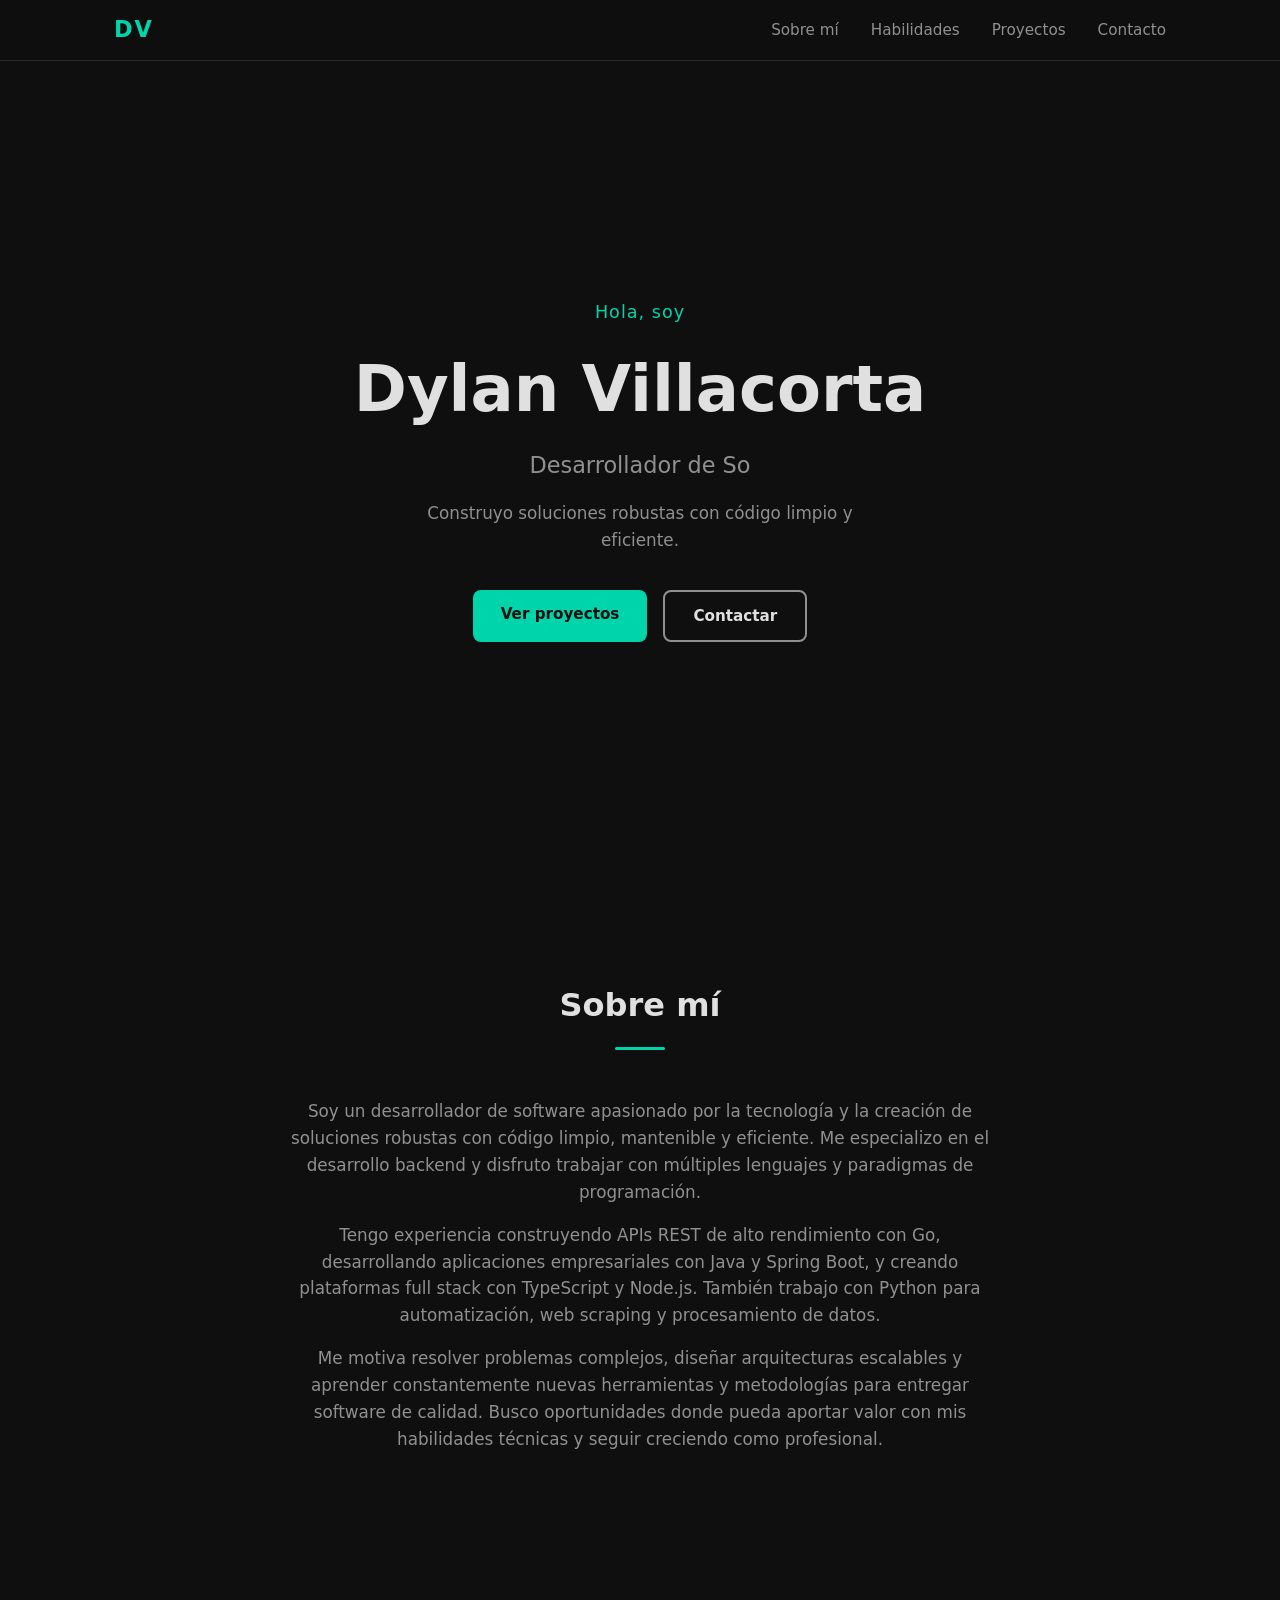
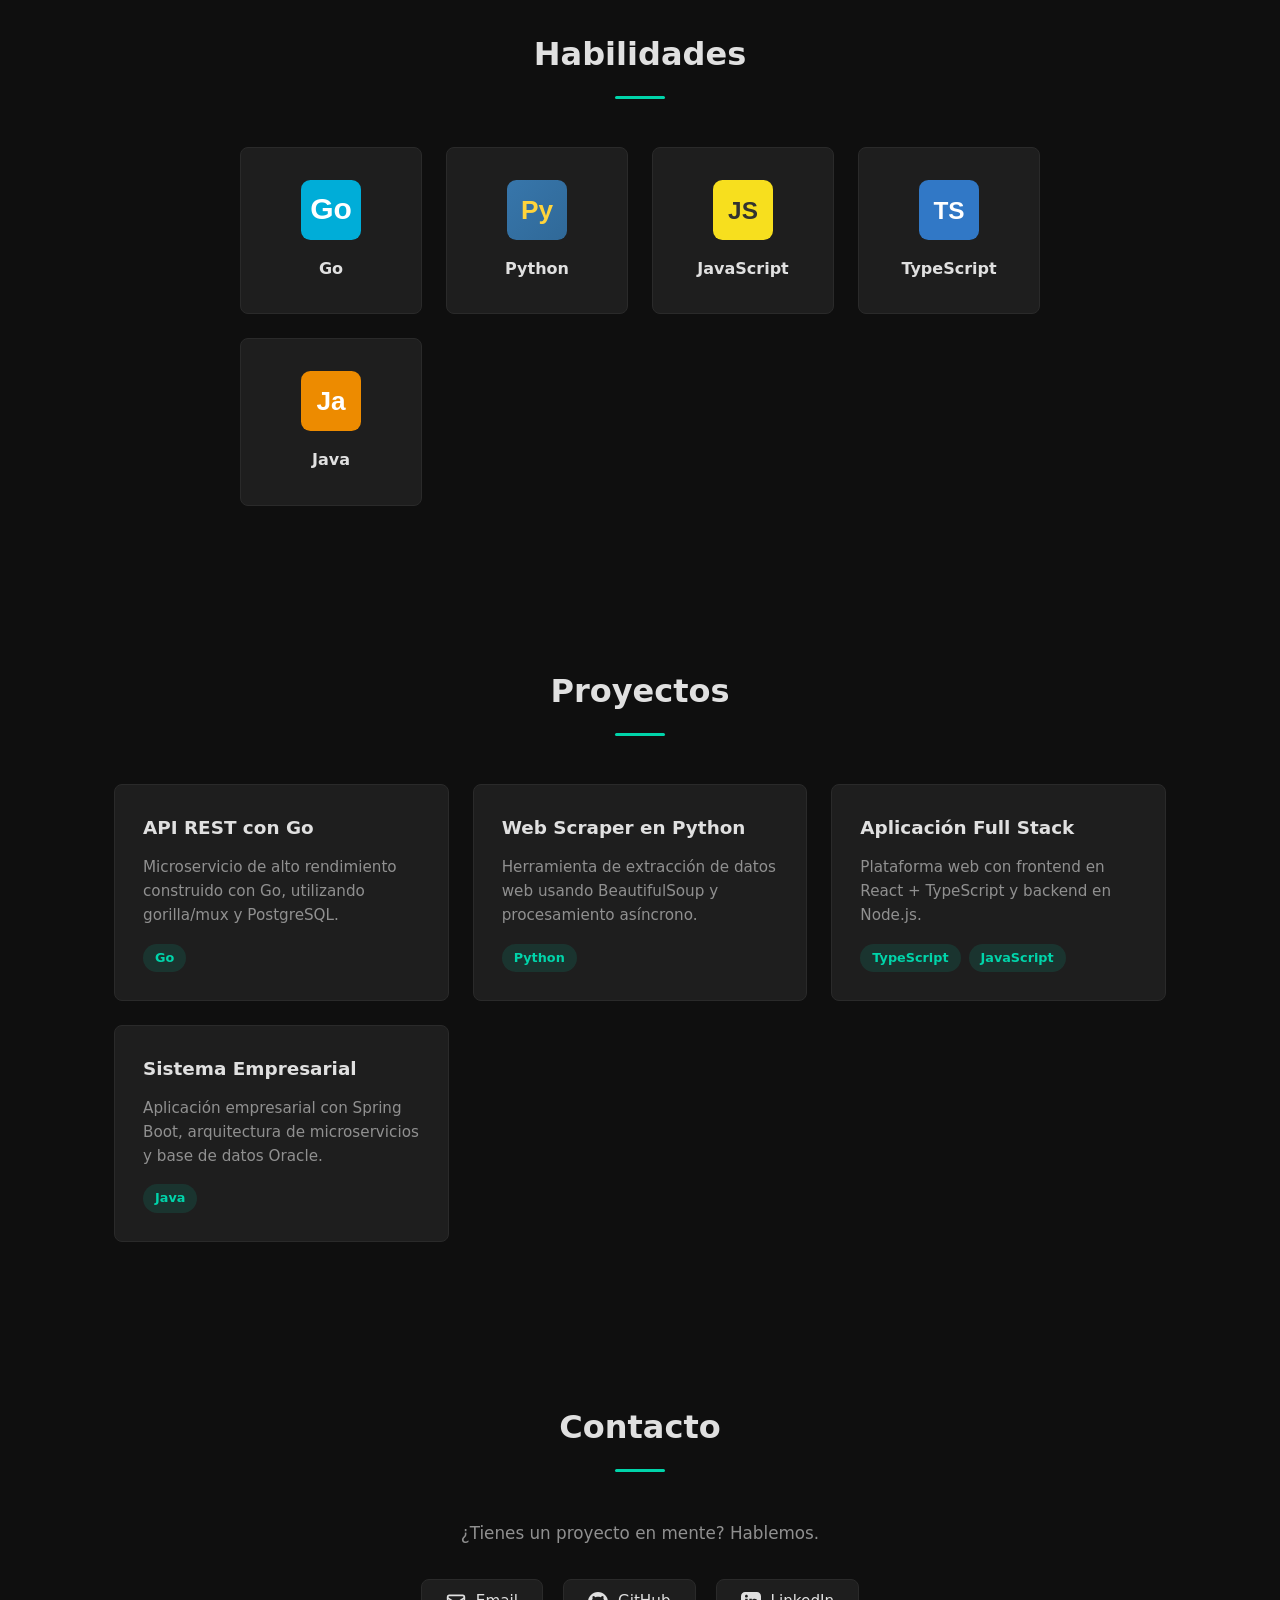
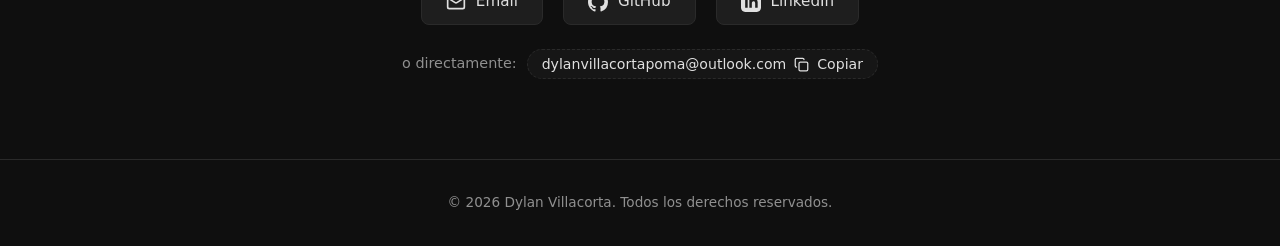
==== app/frontend/index.html @ be3fe896 "feat: add email contact options modal, direct copy badge, and update email address" ====
<!DOCTYPE html>
<html lang="es">
<head>
  <meta charset="UTF-8">
  <meta name="viewport" content="width=device-width, initial-scale=1.0">
  <meta name="description" content="Portafolio de Dylan Villacorta — Desarrollador de Software especializado en Go, Python, TypeScript y Java. Construyo soluciones robustas con código limpio y eficiente.">
  <title>Dylan Villacorta | Desarrollador de Software</title>
  <link rel="canonical" href="https://dylanvillacorta.com/">
  <meta property="og:title" content="Dylan Villacorta | Desarrollador de Software">
  <meta property="og:description" content="Desarrollador de Software especializado en Go, Python, TypeScript y Java. Backend, microservicios y aplicaciones full stack.">
  <meta property="og:url" content="https://dylanvillacorta.com/">
  <meta property="og:type" content="website">
  <meta name="twitter:card" content="summary">
  <meta name="twitter:title" content="Dylan Villacorta | Desarrollador de Software">
  <meta name="twitter:description" content="Desarrollador de Software especializado en Go, Python, TypeScript y Java.">
  <meta name="robots" content="index, follow">
  <link rel="icon" type="image/svg+xml" href="/favicon.svg">
  <link rel="stylesheet" href="styles.css">
  <script type="application/ld+json">
  {
    "@context": "https://schema.org",
    "@type": "Person",
    "name": "Dylan Villacorta",
    "givenName": "Dylan",
    "familyName": "Villacorta",
    "jobTitle": "Desarrollador de Software",
    "url": "https://dylanvillacorta.com/",
    "sameAs": [
      "https://github.com/dylanvillacorta",
      "https://www.linkedin.com/in/dylan-villacorta-531ba0274/"
    ],
    "email": "dylanvillacortapoma@outlook.com",
    "knowsAbout": ["Go", "Python", "TypeScript", "JavaScript", "Java", "Backend Development", "Microservicios", "APIs REST"]
  }
  </script>
</head>
<body>
  <nav class="navbar">
    <div class="nav-container">
      <a href="#hero" class="nav-logo">DV</a>
      <ul class="nav-links">
        <li><a href="#about">Sobre mí</a></li>
        <li><a href="#skills">Habilidades</a></li>
        <li><a href="#projects">Proyectos</a></li>
        <li><a href="#contact">Contacto</a></li>
      </ul>
    </div>
  </nav>

  <section id="hero" class="hero">
    <div class="hero-content">
      <p class="hero-greeting">Hola, soy</p>
      <h1 class="hero-name">Dylan Villacorta</h1>
      <p class="hero-role">Desarrollador de Software</p>
      <p class="hero-tagline">
        Construyo soluciones robustas con código limpio y eficiente.
      </p>
      <div class="hero-buttons">
        <a href="#projects" class="btn btn-primary">Ver proyectos</a>
        <a href="#contact" class="btn btn-outline">Contactar</a>
      </div>
    </div>
  </section>

  <section id="about" class="about">
    <div class="container">
      <h2 class="section-title">Sobre mí</h2>
      <div class="about-content">
        <div class="about-text">
          <p>
            Soy un desarrollador de software apasionado por la tecnología y la creación
            de soluciones robustas con código limpio, mantenible y eficiente.
            Me especializo en el desarrollo backend y disfruto trabajar con
            múltiples lenguajes y paradigmas de programación.
          </p>
          <p>
            Tengo experiencia construyendo APIs REST de alto rendimiento con Go,
            desarrollando aplicaciones empresariales con Java y Spring Boot,
            y creando plataformas full stack con TypeScript y Node.js.
            También trabajo con Python para automatización, web scraping
            y procesamiento de datos.
          </p>
          <p>
            Me motiva resolver problemas complejos, diseñar arquitecturas
            escalables y aprender constantemente nuevas herramientas y
            metodologías para entregar software de calidad. Busco oportunidades
            donde pueda aportar valor con mis habilidades técnicas y seguir
            creciendo como profesional.
          </p>
        </div>
      </div>
    </div>
  </section>

  <section id="skills" class="skills">
    <div class="container">
      <h2 class="section-title">Habilidades</h2>
      <div class="skills-grid">
        <div class="skill-card">
          <div class="skill-icon">
            <img src="icons/go.svg" alt="Go">
          </div>
          <h3>Go</h3>
        </div>
        <div class="skill-card">
          <div class="skill-icon">
            <img src="icons/python.svg" alt="Python">
          </div>
          <h3>Python</h3>
        </div>
        <div class="skill-card">
          <div class="skill-icon">
            <img src="icons/javascript.svg" alt="JavaScript">
          </div>
          <h3>JavaScript</h3>
        </div>
        <div class="skill-card">
          <div class="skill-icon">
            <img src="icons/typescript.svg" alt="TypeScript">
          </div>
          <h3>TypeScript</h3>
        </div>
        <div class="skill-card">
          <div class="skill-icon">
            <img src="icons/java.svg" alt="Java">
          </div>
          <h3>Java</h3>
        </div>
      </div>
    </div>
  </section>

  <section id="projects" class="projects">
    <div class="container">
      <h2 class="section-title">Proyectos</h2>
      <div class="projects-grid">
        <div class="project-card">
          <h3 class="project-title">API REST con Go</h3>
          <p class="project-desc">
            Microservicio de alto rendimiento construido con Go, 
            utilizando gorilla/mux y PostgreSQL.
          </p>
          <div class="project-tags">
            <span>Go</span>
          </div>
        </div>
        <div class="project-card">
          <h3 class="project-title">Web Scraper en Python</h3>
          <p class="project-desc">
            Herramienta de extracción de datos web usando BeautifulSoup 
            y procesamiento asíncrono.
          </p>
          <div class="project-tags">
            <span>Python</span>
          </div>
        </div>
        <div class="project-card">
          <h3 class="project-title">Aplicación Full Stack</h3>
          <p class="project-desc">
            Plataforma web con frontend en React + TypeScript y 
            backend en Node.js.
          </p>
          <div class="project-tags">
            <span>TypeScript</span>
            <span>JavaScript</span>
          </div>
        </div>
        <div class="project-card">
          <h3 class="project-title">Sistema Empresarial</h3>
          <p class="project-desc">
            Aplicación empresarial con Spring Boot, 
            arquitectura de microservicios y base de datos Oracle.
          </p>
          <div class="project-tags">
            <span>Java</span>
          </div>
        </div>
      </div>
    </div>
  </section>

  <section id="contact" class="contact">
    <div class="container">
      <h2 class="section-title">Contacto</h2>
      <p class="contact-text">
        ¿Tienes un proyecto en mente? Hablemos.
      </p>
      <div class="contact-links">
        <button type="button" class="contact-link email-btn" id="emailBtn" aria-haspopup="dialog" aria-expanded="false" aria-controls="emailModal" title="Opciones de correo electrónico">
          <svg class="contact-icon" width="20" height="20" viewBox="0 0 24 24" fill="none" stroke="currentColor" stroke-width="2" stroke-linecap="round" stroke-linejoin="round">
            <rect x="2" y="4" width="20" height="16" rx="2"></rect>
            <path d="m22 7-8.97 5.7a1.94 1.94 0 0 1-2.06 0L2 7"></path>
          </svg>
          <span>Email</span>
        </button>
        <a href="https://github.com/dylanvillacorta" target="_blank" rel="noopener noreferrer" class="contact-link" title="GitHub de Dylan Villacorta">
          <svg class="contact-icon" width="20" height="20" viewBox="0 0 24 24" fill="currentColor">
            <path d="M12 0C5.37 0 0 5.37 0 12c0 5.31 3.435 9.795 8.205 11.385.6.105.825-.255.825-.57 0-.285-.015-1.23-.015-2.235-3.015.555-3.795-.735-4.035-1.41-.135-.345-.72-1.41-1.23-1.695-.42-.225-1.02-.78-.015-.795.945-.015 1.62.87 1.845 1.23 1.08 1.815 2.805 1.305 3.495.99.105-.78.42-1.305.765-1.605-2.67-.3-5.46-1.335-5.46-5.925 0-1.305.465-2.385 1.23-3.225-.12-.3-.54-1.53.12-3.18 0 0 1.005-.315 3.3 1.23.96-.27 1.98-.405 3-.405s2.04.135 3 .405c2.295-1.56 3.3-1.23 3.3-1.23.66 1.65.24 2.88.12 3.18.765.84 1.23 1.905 1.23 3.225 0 4.605-2.805 5.625-5.475 5.925.435.375.81 1.095.81 2.22 0 1.605-.015 2.895-.015 3.3 0 .315.225.69.825.57A12.02 12.02 0 0024 12c0-6.63-5.37-12-12-12z"/>
          </svg>
          <span>GitHub</span>
        </a>
        <a href="https://www.linkedin.com/in/dylan-villacorta-531ba0274/" target="_blank" rel="noopener noreferrer" class="contact-link" title="LinkedIn de Dylan Villacorta">
          <svg class="contact-icon" width="20" height="20" viewBox="0 0 24 24" fill="currentColor">
            <path d="M19 0h-14c-2.761 0-5 2.239-5 5v14c0 2.761 2.239 5 5 5h14c2.762 0 5-2.239 5-5v-14c0-2.761-2.238-5-5-5zm-11 19h-3v-11h3v11zm-1.5-12.268c-.966 0-1.75-.79-1.75-1.764s.784-1.764 1.75-1.764 1.75.79 1.75 1.764-.783 1.764-1.75 1.764zm13.5 12.268h-3v-5.604c0-3.368-4-3.113-4 0v5.604h-3v-11h3v1.765c1.396-2.586 7-2.777 7 2.476v6.759z"/>
          </svg>
          <span>LinkedIn</span>
        </a>
      </div>
      <div class="contact-email-badge">
        <span class="email-badge-label">o directamente:</span>
        <button type="button" class="email-badge-btn" id="inlineCopyBtn" aria-label="Copiar correo electrónico dylanvillacortapoma@outlook.com">
          <span class="email-badge-val">dylanvillacortapoma@outlook.com</span>
          <svg class="copy-icon" width="15" height="15" viewBox="0 0 24 24" fill="none" stroke="currentColor" stroke-width="2" stroke-linecap="round" stroke-linejoin="round">
            <rect width="14" height="14" x="8" y="8" rx="2" ry="2"/>
            <path d="M4 16c-1.1 0-2-.9-2-2V4c0-1.1.9-2 2-2h10c1.1 0 2 .9 2 2"/>
          </svg>
          <svg class="check-icon" width="15" height="15" viewBox="0 0 24 24" fill="none" stroke="currentColor" stroke-width="2" stroke-linecap="round" stroke-linejoin="round">
            <polyline points="20 6 9 17 4 12"/>
          </svg>
          <span class="copy-badge-text">Copiar</span>
        </button>
      </div>
    </div>
  </section>

  <!-- Email Options Modal -->
  <div id="emailModal" class="email-modal" role="dialog" aria-modal="true" aria-labelledby="emailModalTitle" aria-hidden="true">
    <div class="email-modal-overlay" data-close-modal></div>
    <div class="email-modal-container">
      <div class="email-modal-header">
        <div class="email-modal-title-group">
          <h3 id="emailModalTitle" class="email-modal-title">Escríbeme por correo</h3>
          <p class="email-modal-subtitle">Elige tu servicio de correo favorito o copia la dirección:</p>
        </div>
        <button type="button" class="email-modal-close" data-close-modal aria-label="Cerrar modal">
          <svg width="20" height="20" viewBox="0 0 24 24" fill="none" stroke="currentColor" stroke-width="2" stroke-linecap="round" stroke-linejoin="round">
            <line x1="18" y1="6" x2="6" y2="18"></line>
            <line x1="6" y1="6" x2="18" y2="18"></line>
          </svg>
        </button>
      </div>

      <!-- Direct Email Address Card -->
      <div class="email-address-card">
        <div class="email-address-info">
          <span class="email-address-label">Correo electrónico</span>
          <span class="email-address-value">dylanvillacortapoma@outlook.com</span>
        </div>
        <button type="button" class="btn-copy-action" id="modalCopyBtn" aria-label="Copiar correo al portapapeles">
          <svg class="copy-icon" width="16" height="16" viewBox="0 0 24 24" fill="none" stroke="currentColor" stroke-width="2" stroke-linecap="round" stroke-linejoin="round">
            <rect width="14" height="14" x="8" y="8" rx="2" ry="2"/>
            <path d="M4 16c-1.1 0-2-.9-2-2V4c0-1.1.9-2 2-2h10c1.1 0 2 .9 2 2"/>
          </svg>
          <svg class="check-icon" width="16" height="16" viewBox="0 0 24 24" fill="none" stroke="currentColor" stroke-width="2" stroke-linecap="round" stroke-linejoin="round">
            <polyline points="20 6 9 17 4 12"/>
          </svg>
          <span class="copy-text">Copiar</span>
        </button>
      </div>

      <div class="email-modal-separator">
        <span>O abrir directamente con</span>
      </div>

      <!-- Provider Links -->
      <div class="email-providers">
        <!-- Gmail -->
        <a href="https://mail.google.com/mail/?view=cm&fs=1&to=dylanvillacortapoma@outlook.com" target="_blank" rel="noopener noreferrer" class="email-provider-card gmail-card">
          <div class="provider-icon">
            <svg width="22" height="22" viewBox="0 0 24 24" fill="none">
              <path d="M1.5 6.5V17.5C1.5 18.6 2.4 19.5 3.5 19.5H6.5V10.5L1.5 6.5Z" fill="#4285F4"/>
              <path d="M17.5 19.5H20.5C21.6 19.5 22.5 18.6 22.5 17.5V6.5L17.5 10.5V19.5Z" fill="#34A853"/>
              <path d="M17.5 4.5V10.5L22.5 6.5C22.5 5.05 20.85 4.2 19.75 4.95L17.5 6.6V4.5Z" fill="#FBBC04"/>
              <path d="M1.5 6.5L6.5 10.5V4.5L4.25 4.95C3.15 4.2 1.5 5.05 1.5 6.5Z" fill="#EA4335"/>
              <path d="M6.5 10.5L12 14.5L17.5 10.5V4.5H6.5V10.5Z" fill="#EA4335"/>
            </svg>
          </div>
          <div class="provider-details">
            <span class="provider-name">Gmail</span>
            <span class="provider-desc">Redactar en Gmail Web</span>
          </div>
          <svg class="provider-arrow" width="16" height="16" viewBox="0 0 24 24" fill="none" stroke="currentColor" stroke-width="2" stroke-linecap="round" stroke-linejoin="round">
            <path d="M18 13v6a2 2 0 0 1-2 2H5a2 2 0 0 1-2-2V8a2 2 0 0 1 2-2h6"></path>
            <polyline points="15 3 21 3 21 9"></polyline>
            <line x1="10" y1="14" x2="21" y2="3"></line>
          </svg>
        </a>

        <!-- Outlook -->
        <a href="https://outlook.live.com/mail/0/deeplink/compose?to=dylanvillacortapoma@outlook.com" target="_blank" rel="noopener noreferrer" class="email-provider-card outlook-card">
          <div class="provider-icon">
            <svg width="22" height="22" viewBox="0 0 32 32">
              <path fill="#0072C6" d="M18.5 7h10a1.5 1.5 0 0 1 1.5 1.5v15a1.5 1.5 0 0 1-1.5 1.5h-10v-18z"/>
              <path fill="#005A9E" d="M18.5 16l11.5 8.5V7.5L18.5 16z"/>
              <path fill="#004578" d="M18.5 7l11.5 8.5L18.5 25V7z"/>
              <rect x="2" y="5" width="16.5" height="22" rx="2" fill="#0078D4"/>
              <ellipse cx="10.25" cy="16" rx="4" ry="5.5" fill="#fff" fill-opacity="0.15"/>
              <path d="M10.25 12.5a3.5 3.5 0 1 0 0 7 3.5 3.5 0 0 0 0-7zm0 5.2a1.7 1.7 0 1 1 0-3.4 1.7 1.7 0 0 1 0 3.4z" fill="#fff"/>
            </svg>
          </div>
          <div class="provider-details">
            <span class="provider-name">Outlook</span>
            <span class="provider-desc">Redactar en Outlook Web</span>
          </div>
          <svg class="provider-arrow" width="16" height="16" viewBox="0 0 24 24" fill="none" stroke="currentColor" stroke-width="2" stroke-linecap="round" stroke-linejoin="round">
            <path d="M18 13v6a2 2 0 0 1-2 2H5a2 2 0 0 1-2-2V8a2 2 0 0 1 2-2h6"></path>
            <polyline points="15 3 21 3 21 9"></polyline>
            <line x1="10" y1="14" x2="21" y2="3"></line>
          </svg>
        </a>

        <!-- System Default App -->
        <a href="mailto:dylanvillacortapoma@outlook.com" class="email-provider-card default-mail-card">
          <div class="provider-icon">
            <svg width="22" height="22" viewBox="0 0 24 24" fill="none" stroke="currentColor" stroke-width="2" stroke-linecap="round" stroke-linejoin="round">
              <rect x="2" y="4" width="20" height="16" rx="2"></rect>
              <path d="m22 7-8.97 5.7a1.94 1.94 0 0 1-2.06 0L2 7"></path>
            </svg>
          </div>
          <div class="provider-details">
            <span class="provider-name">Aplicación del sistema</span>
            <span class="provider-desc">Mail, Outlook de escritorio, Thunderbird...</span>
          </div>
          <svg class="provider-arrow" width="16" height="16" viewBox="0 0 24 24" fill="none" stroke="currentColor" stroke-width="2" stroke-linecap="round" stroke-linejoin="round">
            <polyline points="9 18 15 12 9 6"></polyline>
          </svg>
        </a>
      </div>
    </div>
  </div>

  <footer class="footer">
    <p>&copy; 2026 Dylan Villacorta. Todos los derechos reservados.</p>
  </footer>

  <script src="script.js"></script>
</body>
</html>
---- app/frontend/styles.css ----
* {
  margin: 0;
  padding: 0;
  box-sizing: border-box;
}

:root {
  --bg: #0f0f0f;
  --bg-secondary: #1a1a1a;
  --text: #e0e0e0;
  --text-muted: #909090;
  --accent: #00d4aa;
  --accent-hover: #00b894;
  --card-bg: #1e1e1e;
  --border: #2a2a2a;
  --radius: 8px;
}

html {
  scroll-behavior: smooth;
}

body {
  font-family: 'Segoe UI', 'Inter', system-ui, -apple-system, sans-serif;
  background-color: var(--bg);
  color: var(--text);
  line-height: 1.6;
}

.container {
  max-width: 1100px;
  margin: 0 auto;
  padding: 0 24px;
}

/* Navbar */
.navbar {
  position: fixed;
  top: 0;
  width: 100%;
  background-color: rgba(15, 15, 15, 0.9);
  backdrop-filter: blur(12px);
  border-bottom: 1px solid var(--border);
  z-index: 100;
}

.nav-container {
  max-width: 1100px;
  margin: 0 auto;
  padding: 0 24px;
  display: flex;
  justify-content: space-between;
  align-items: center;
  height: 60px;
}

.nav-logo {
  font-size: 1.4rem;
  font-weight: 700;
  color: var(--accent);
  text-decoration: none;
  letter-spacing: 2px;
}

.nav-links {
  display: flex;
  list-style: none;
  gap: 32px;
}

.nav-links a {
  color: var(--text-muted);
  text-decoration: none;
  font-size: 0.95rem;
  transition: color 0.2s;
}

.nav-links a:hover {
  color: var(--text);
}

/* Hero */
.hero {
  min-height: 100vh;
  display: flex;
  align-items: center;
  justify-content: center;
  text-align: center;
  padding: 100px 24px 60px;
}

.hero-content {
  max-width: 700px;
}

.hero-greeting {
  color: var(--accent);
  font-size: 1.1rem;
  margin-bottom: 12px;
  letter-spacing: 1px;
}

.hero-name {
  font-size: clamp(2.5rem, 6vw, 4rem);
  font-weight: 800;
  margin-bottom: 8px;
}

.hero-role {
  font-size: 1.4rem;
  color: var(--text-muted);
  margin-bottom: 16px;
}

.hero-tagline {
  color: var(--text-muted);
  font-size: 1.05rem;
  margin-bottom: 36px;
  max-width: 500px;
  margin-left: auto;
  margin-right: auto;
}

.hero-buttons {
  display: flex;
  gap: 16px;
  justify-content: center;
  flex-wrap: wrap;
}

.btn {
  display: inline-block;
  padding: 12px 28px;
  border-radius: var(--radius);
  font-size: 0.95rem;
  font-weight: 600;
  text-decoration: none;
  transition: all 0.25s;
  cursor: pointer;
  border: none;
}

.btn-primary {
  background-color: var(--accent);
  color: #0f0f0f;
}

.btn-primary:hover {
  background-color: var(--accent-hover);
  transform: translateY(-2px);
}

.btn-outline {
  border: 2px solid var(--text-muted);
  color: var(--text);
}

.btn-outline:hover {
  border-color: var(--accent);
  color: var(--accent);
}

/* Sections */
section {
  padding: 80px 0;
}

.section-title {
  font-size: 2rem;
  font-weight: 700;
  margin-bottom: 48px;
  text-align: center;
  position: relative;
}

.section-title::after {
  content: '';
  display: block;
  width: 50px;
  height: 3px;
  background-color: var(--accent);
  margin: 16px auto 0;
  border-radius: 2px;
}

/* About */
.about-content {
  max-width: 700px;
  margin: 0 auto;
}

.about-text p {
  color: var(--text-muted);
  margin-bottom: 16px;
  font-size: 1.05rem;
  text-align: center;
}

/* Skills */
.skills-grid {
  display: grid;
  grid-template-columns: repeat(auto-fit, minmax(150px, 1fr));
  gap: 24px;
  max-width: 800px;
  margin: 0 auto;
}

.skill-card {
  background-color: var(--card-bg);
  border: 1px solid var(--border);
  border-radius: var(--radius);
  padding: 32px 16px;
  text-align: center;
  transition: transform 0.25s, border-color 0.25s;
}

.skill-card:hover {
  transform: translateY(-4px);
  border-color: var(--accent);
}

.skill-icon {
  width: 60px;
  height: 60px;
  margin: 0 auto 16px;
}

.skill-icon img {
  width: 100%;
  height: 100%;
  object-fit: contain;
}

.skill-card h3 {
  font-size: 1rem;
  font-weight: 600;
}

/* Projects */
.projects-grid {
  display: grid;
  grid-template-columns: repeat(auto-fit, minmax(280px, 1fr));
  gap: 24px;
}

.project-card {
  background-color: var(--card-bg);
  border: 1px solid var(--border);
  border-radius: var(--radius);
  padding: 28px;
  transition: transform 0.25s, border-color 0.25s;
}

.project-card:hover {
  transform: translateY(-4px);
  border-color: var(--accent);
}

.project-title {
  font-size: 1.15rem;
  font-weight: 700;
  margin-bottom: 12px;
}

.project-desc {
  color: var(--text-muted);
  font-size: 0.95rem;
  margin-bottom: 16px;
}

.project-tags {
  display: flex;
  gap: 8px;
  flex-wrap: wrap;
}

.project-tags span {
  background-color: rgba(0, 212, 170, 0.12);
  color: var(--accent);
  padding: 4px 12px;
  border-radius: 20px;
  font-size: 0.8rem;
  font-weight: 600;
}

/* Contact */
.contact-text {
  text-align: center;
  color: var(--text-muted);
  font-size: 1.05rem;
  margin-bottom: 32px;
}

.contact-links {
  display: flex;
  justify-content: center;
  gap: 20px;
  flex-wrap: wrap;
}

.contact-link {
  display: inline-flex;
  align-items: center;
  gap: 10px;
  padding: 12px 24px;
  background-color: var(--card-bg);
  border: 1px solid var(--border);
  border-radius: var(--radius);
  color: var(--text);
  text-decoration: none;
  font-family: inherit;
  font-size: 0.95rem;
  font-weight: 500;
  transition: all 0.25s ease;
  cursor: pointer;
  line-height: 1;
}

.contact-link:hover {
  border-color: var(--accent);
  color: var(--accent);
  transform: translateY(-2px);
}

.contact-link:active {
  transform: translateY(0);
}

.contact-icon {
  flex-shrink: 0;
  transition: transform 0.25s ease;
}

.contact-link:hover .contact-icon {
  transform: scale(1.1);
}

/* Contact direct email badge */
.contact-email-badge {
  display: flex;
  align-items: center;
  justify-content: center;
  gap: 10px;
  margin-top: 24px;
  flex-wrap: wrap;
  font-size: 0.9rem;
  color: var(--text-muted);
}

.email-badge-btn {
  display: inline-flex;
  align-items: center;
  gap: 8px;
  background-color: rgba(255, 255, 255, 0.03);
  border: 1px dashed var(--border);
  border-radius: 20px;
  padding: 6px 14px;
  color: var(--text);
  font-family: inherit;
  font-size: 0.88rem;
  cursor: pointer;
  transition: all 0.2s ease;
}

.email-badge-btn:hover {
  border-color: var(--accent);
  color: var(--accent);
  background-color: rgba(0, 212, 170, 0.08);
}

.email-badge-btn .check-icon {
  display: none;
}

.email-badge-btn.copied {
  border-color: var(--accent);
  border-style: solid;
  color: var(--accent);
  background-color: rgba(0, 212, 170, 0.15);
}

.email-badge-btn.copied .copy-icon {
  display: none;
}

.email-badge-btn.copied .check-icon {
  display: inline-block;
}

/* Email Modal */
.email-modal {
  position: fixed;
  inset: 0;
  z-index: 1000;
  display: flex;
  align-items: center;
  justify-content: center;
  padding: 20px;
  opacity: 0;
  visibility: hidden;
  transition: opacity 0.25s ease, visibility 0.25s ease;
}

.email-modal.active {
  opacity: 1;
  visibility: visible;
}

.email-modal-overlay {
  position: absolute;
  inset: 0;
  background-color: rgba(0, 0, 0, 0.75);
  backdrop-filter: blur(8px);
  -webkit-backdrop-filter: blur(8px);
}

.email-modal-container {
  position: relative;
  width: 100%;
  max-width: 460px;
  background-color: var(--card-bg);
  border: 1px solid var(--border);
  border-radius: 14px;
  padding: 28px;
  box-shadow: 0 25px 50px -12px rgba(0, 0, 0, 0.7), 0 0 0 1px rgba(255, 255, 255, 0.05);
  transform: scale(0.92) translateY(12px);
  transition: transform 0.25s cubic-bezier(0.16, 1, 0.3, 1);
  z-index: 1;
}

.email-modal.active .email-modal-container {
  transform: scale(1) translateY(0);
}

.email-modal-header {
  display: flex;
  justify-content: space-between;
  align-items: flex-start;
  gap: 16px;
  margin-bottom: 22px;
}

.email-modal-title {
  font-size: 1.25rem;
  font-weight: 700;
  color: #ffffff;
  margin-bottom: 4px;
}

.email-modal-subtitle {
  font-size: 0.88rem;
  color: var(--text-muted);
  line-height: 1.4;
}

.email-modal-close {
  background: transparent;
  border: none;
  color: var(--text-muted);
  cursor: pointer;
  padding: 6px;
  border-radius: 6px;
  display: flex;
  align-items: center;
  justify-content: center;
  transition: all 0.2s ease;
  flex-shrink: 0;
}

.email-modal-close:hover {
  color: var(--text);
  background-color: rgba(255, 255, 255, 0.08);
}

/* Modal direct email card */
.email-address-card {
  display: flex;
  align-items: center;
  justify-content: space-between;
  gap: 12px;
  background-color: var(--bg-secondary);
  border: 1px solid var(--border);
  border-radius: 10px;
  padding: 12px 16px;
  margin-bottom: 22px;
}

.email-address-info {
  display: flex;
  flex-direction: column;
  min-width: 0;
}

.email-address-label {
  font-size: 0.75rem;
  text-transform: uppercase;
  letter-spacing: 0.5px;
  color: var(--text-muted);
  margin-bottom: 2px;
}

.email-address-value {
  font-size: 0.95rem;
  font-weight: 600;
  color: var(--accent);
  word-break: break-all;
  user-select: all;
}

.btn-copy-action {
  display: inline-flex;
  align-items: center;
  gap: 6px;
  background-color: rgba(0, 212, 170, 0.12);
  border: 1px solid rgba(0, 212, 170, 0.3);
  color: var(--accent);
  padding: 8px 14px;
  border-radius: 6px;
  font-family: inherit;
  font-size: 0.85rem;
  font-weight: 600;
  cursor: pointer;
  transition: all 0.2s ease;
  white-space: nowrap;
  flex-shrink: 0;
}

.btn-copy-action:hover {
  background-color: var(--accent);
  color: #0f0f0f;
}

.btn-copy-action .check-icon {
  display: none;
}

.btn-copy-action.copied {
  background-color: var(--accent);
  color: #0f0f0f;
  border-color: var(--accent);
}

.btn-copy-action.copied .copy-icon {
  display: none;
}

.btn-copy-action.copied .check-icon {
  display: inline-block;
}

/* Modal Separator */
.email-modal-separator {
  position: relative;
  text-align: center;
  margin-bottom: 16px;
}

.email-modal-separator::before {
  content: "";
  position: absolute;
  left: 0;
  top: 50%;
  width: 100%;
  height: 1px;
  background-color: var(--border);
  z-index: 0;
}

.email-modal-separator span {
  position: relative;
  display: inline-block;
  background-color: var(--card-bg);
  padding: 0 12px;
  font-size: 0.78rem;
  color: var(--text-muted);
  text-transform: uppercase;
  letter-spacing: 0.5px;
}

/* Provider Links */
.email-providers {
  display: flex;
  flex-direction: column;
  gap: 10px;
}

.email-provider-card {
  display: flex;
  align-items: center;
  gap: 14px;
  padding: 12px 16px;
  background-color: rgba(255, 255, 255, 0.02);
  border: 1px solid var(--border);
  border-radius: 10px;
  text-decoration: none;
  color: var(--text);
  transition: all 0.25s ease;
}

.email-provider-card:hover {
  background-color: rgba(255, 255, 255, 0.05);
  border-color: var(--accent);
  transform: translateX(4px);
}

.provider-icon {
  display: flex;
  align-items: center;
  justify-content: center;
  width: 38px;
  height: 38px;
  border-radius: 8px;
  background-color: rgba(255, 255, 255, 0.05);
  flex-shrink: 0;
}

.provider-details {
  display: flex;
  flex-direction: column;
  flex: 1;
  min-width: 0;
}

.provider-name {
  font-size: 0.95rem;
  font-weight: 600;
  color: #ffffff;
}

.provider-desc {
  font-size: 0.8rem;
  color: var(--text-muted);
}

.provider-arrow {
  color: var(--text-muted);
  transition: transform 0.2s ease, color 0.2s ease;
  flex-shrink: 0;
}

.email-provider-card:hover .provider-arrow {
  color: var(--accent);
  transform: translateX(3px);
}

/* Footer */
.footer {
  text-align: center;
  padding: 32px 24px;
  border-top: 1px solid var(--border);
  color: var(--text-muted);
  font-size: 0.85rem;
}

/* Responsive */
@media (max-width: 768px) {
  .nav-links {
    display: none;
  }

  .hero {
    padding-top: 80px;
  }

  .skills-grid {
    grid-template-columns: repeat(3, 1fr);
  }
}

@media (max-width: 480px) {
  .skills-grid {
    grid-template-columns: repeat(2, 1fr);
  }

  .email-modal-container {
    padding: 22px 18px;
  }

  .email-address-card {
    flex-direction: column;
    align-items: stretch;
  }

  .btn-copy-action {
    width: 100%;
    justify-content: center;
  }
}
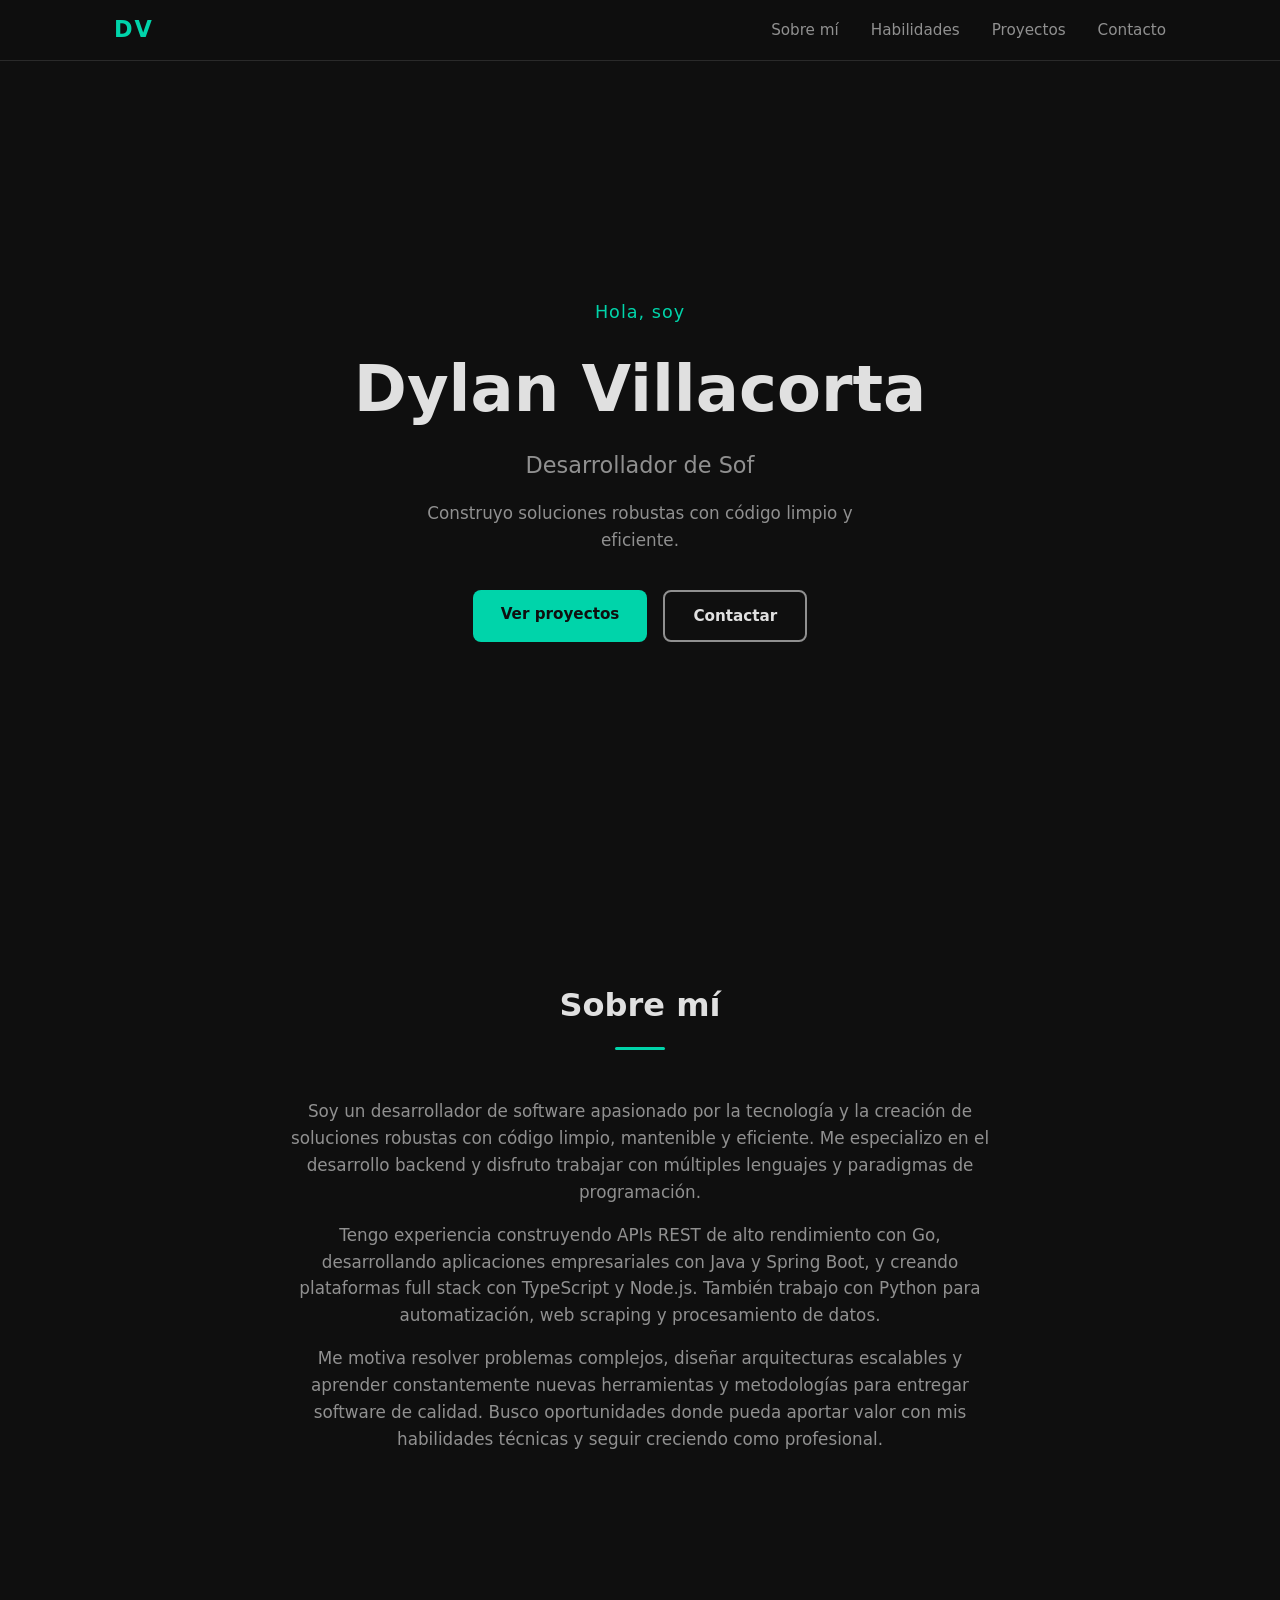
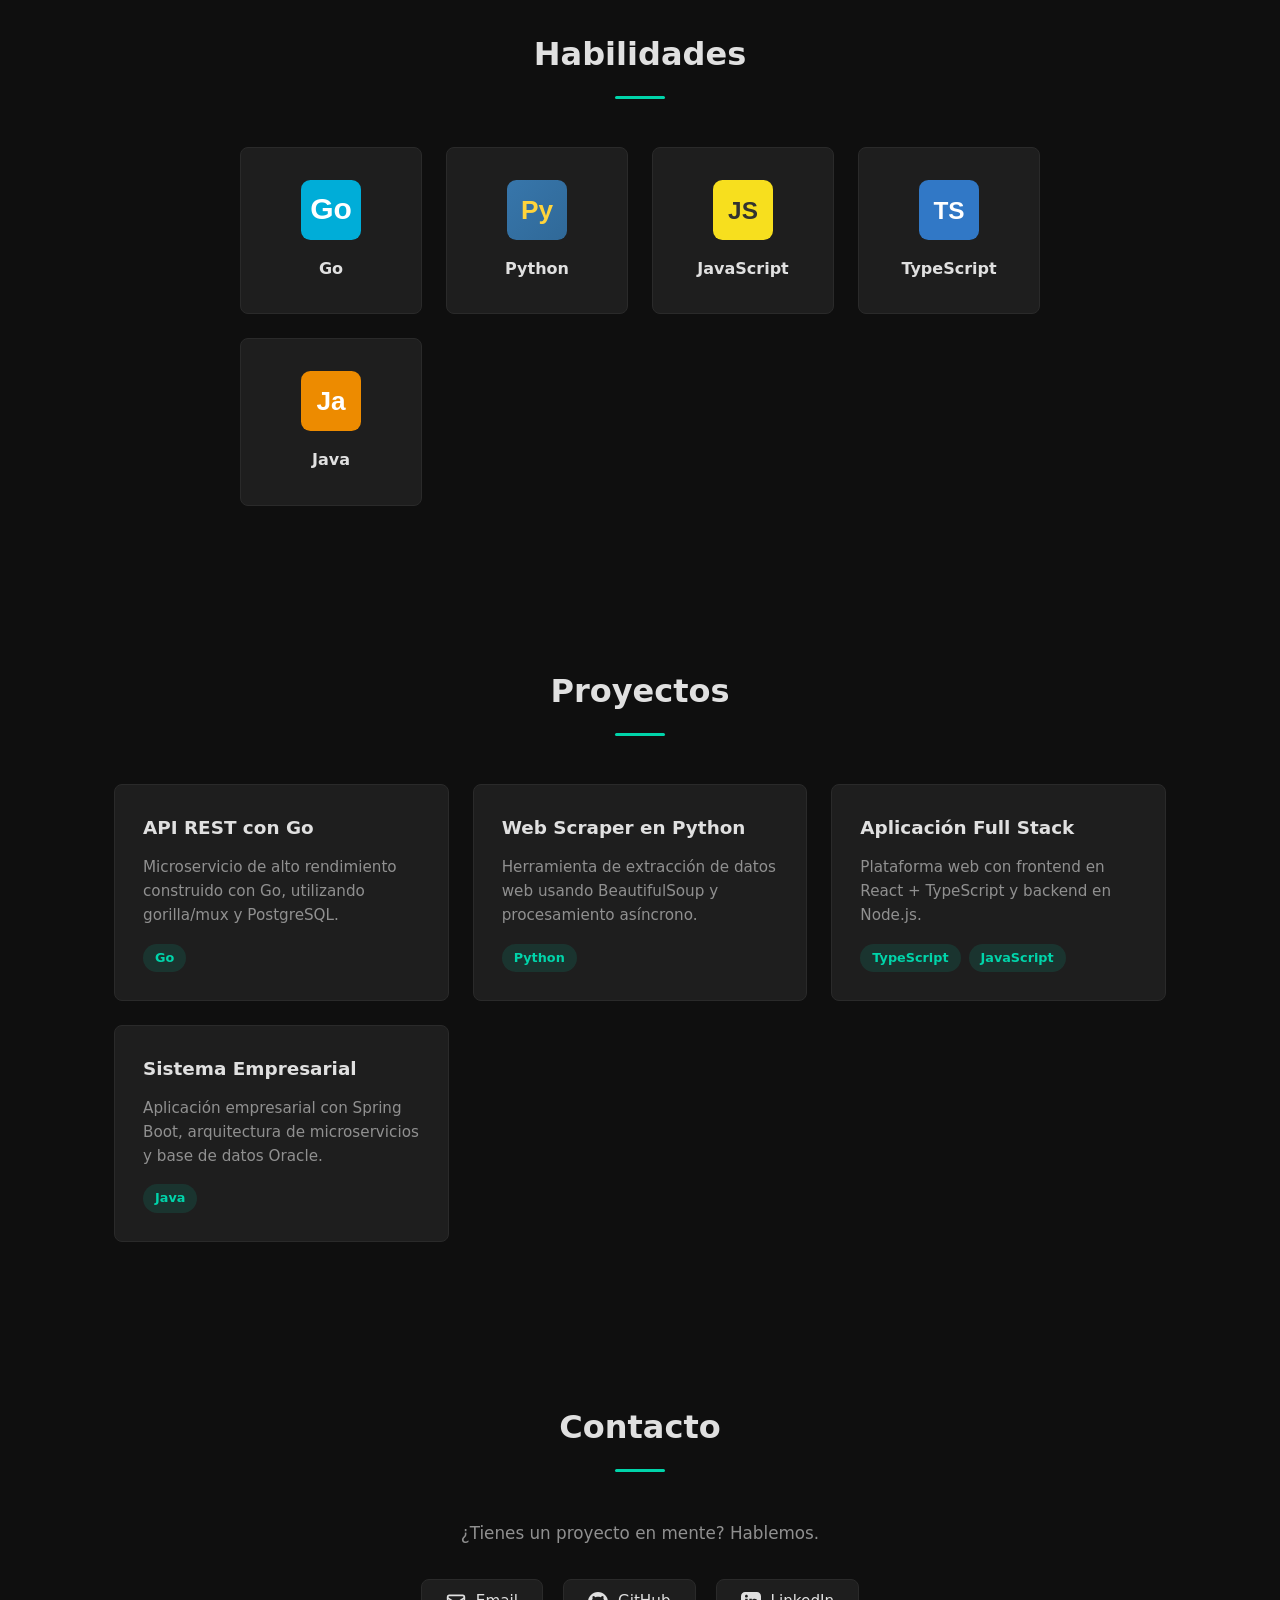
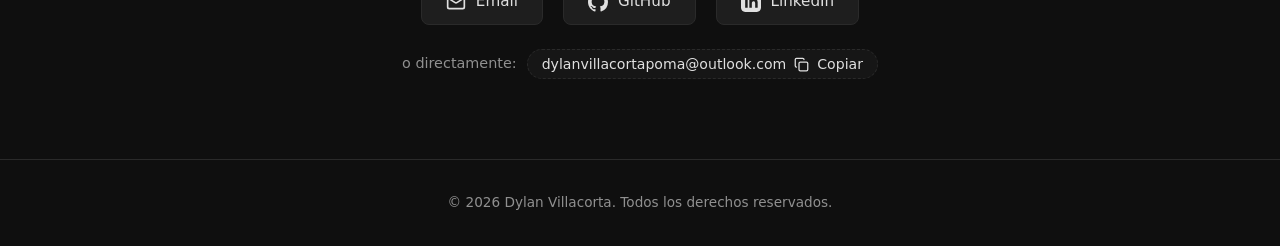
==== commit 4b309b81: "fix: add cache-busting version parameters to static assets and optimize nginx cache policy" ====
--- a/app/frontend/index.html
+++ b/app/frontend/index.html
@@ -14,8 +14,8 @@
   <meta name="twitter:title" content="Dylan Villacorta | Desarrollador de Software">
   <meta name="twitter:description" content="Desarrollador de Software especializado en Go, Python, TypeScript y Java.">
   <meta name="robots" content="index, follow">
-  <link rel="icon" type="image/svg+xml" href="/favicon.svg">
-  <link rel="stylesheet" href="styles.css">
+  <link rel="icon" type="image/svg+xml" href="/favicon.svg?v=2">
+  <link rel="stylesheet" href="styles.css?v=2">
   <script type="application/ld+json">
   {
     "@context": "https://schema.org",
@@ -98,31 +98,31 @@
       <div class="skills-grid">
         <div class="skill-card">
           <div class="skill-icon">
-            <img src="icons/go.svg" alt="Go">
+            <img src="icons/go.svg?v=2" alt="Go">
           </div>
           <h3>Go</h3>
         </div>
         <div class="skill-card">
           <div class="skill-icon">
-            <img src="icons/python.svg" alt="Python">
+            <img src="icons/python.svg?v=2" alt="Python">
           </div>
           <h3>Python</h3>
         </div>
         <div class="skill-card">
           <div class="skill-icon">
-            <img src="icons/javascript.svg" alt="JavaScript">
+            <img src="icons/javascript.svg?v=2" alt="JavaScript">
           </div>
           <h3>JavaScript</h3>
         </div>
         <div class="skill-card">
           <div class="skill-icon">
-            <img src="icons/typescript.svg" alt="TypeScript">
+            <img src="icons/typescript.svg?v=2" alt="TypeScript">
           </div>
           <h3>TypeScript</h3>
         </div>
         <div class="skill-card">
           <div class="skill-icon">
-            <img src="icons/java.svg" alt="Java">
+            <img src="icons/java.svg?v=2" alt="Java">
           </div>
           <h3>Java</h3>
         </div>
@@ -333,6 +333,6 @@
     <p>&copy; 2026 Dylan Villacorta. Todos los derechos reservados.</p>
   </footer>
 
-  <script src="script.js"></script>
+  <script src="script.js?v=2"></script>
 </body>
 </html>
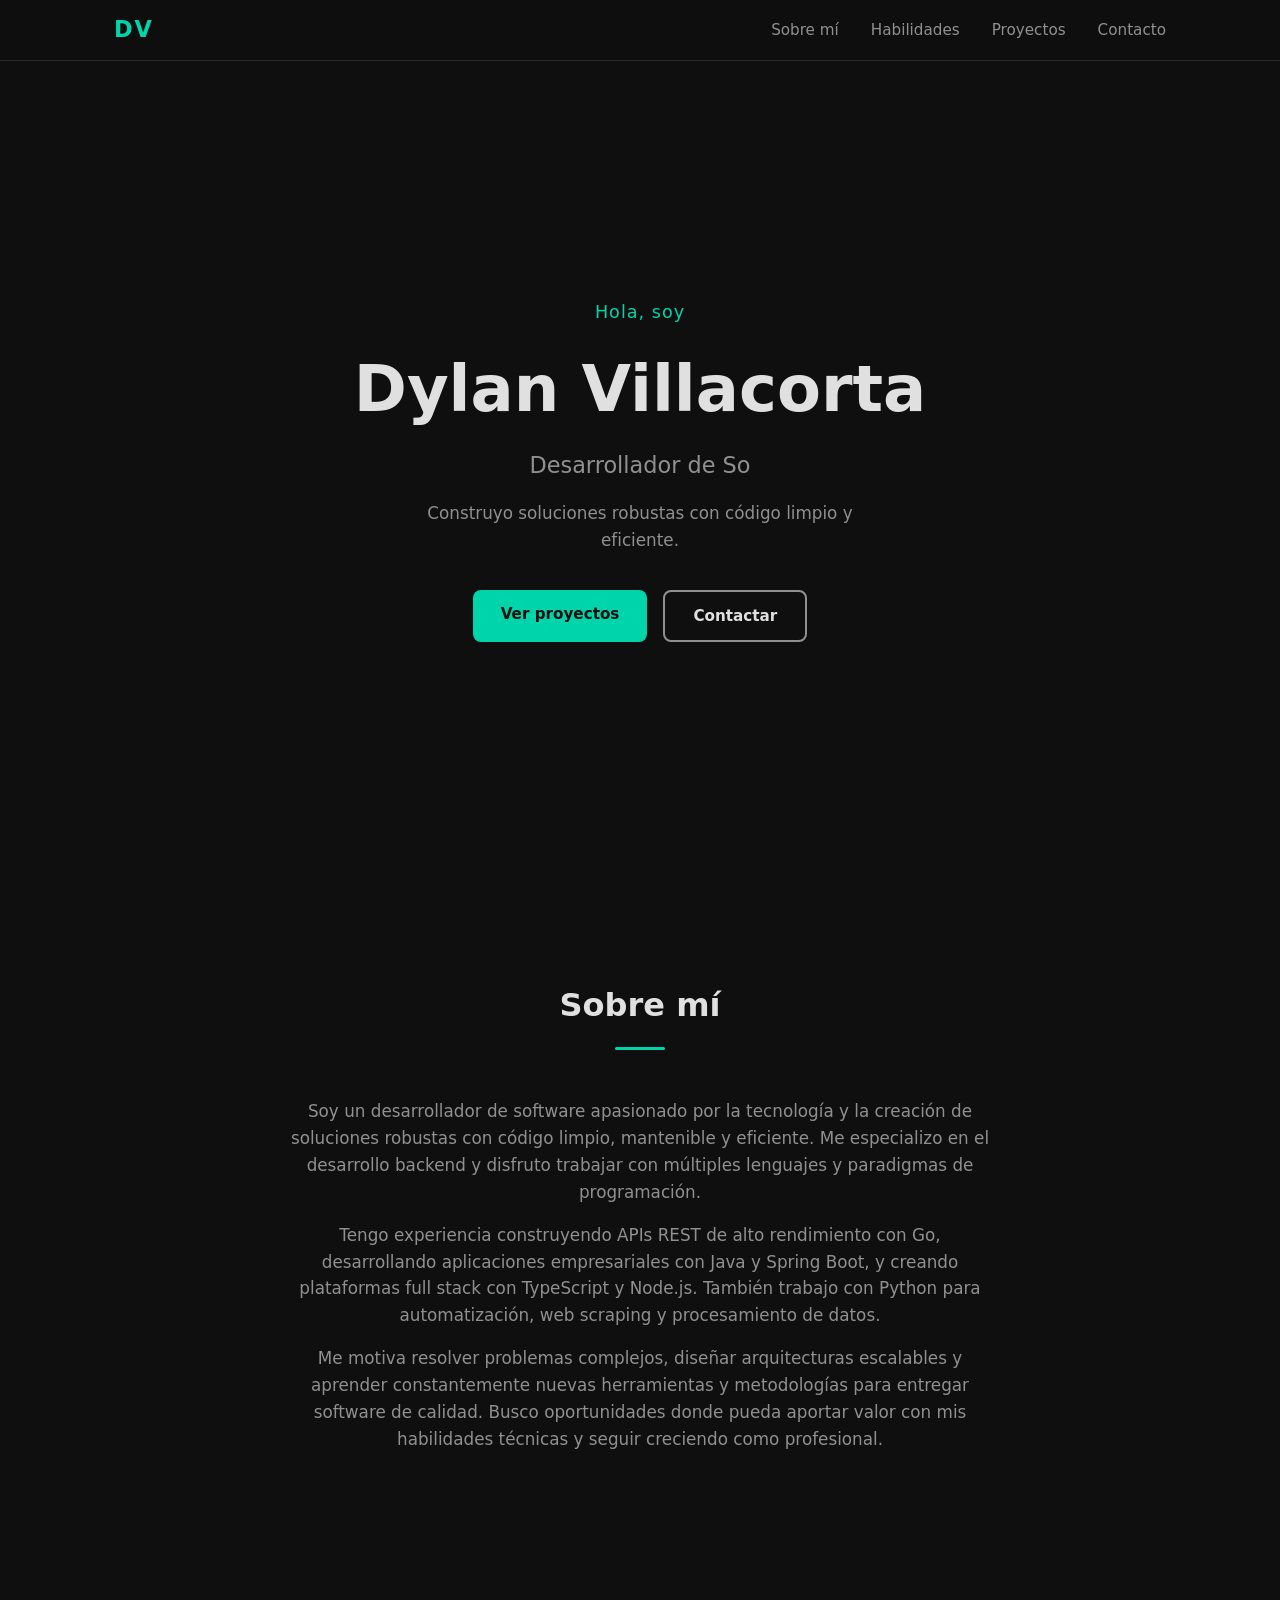
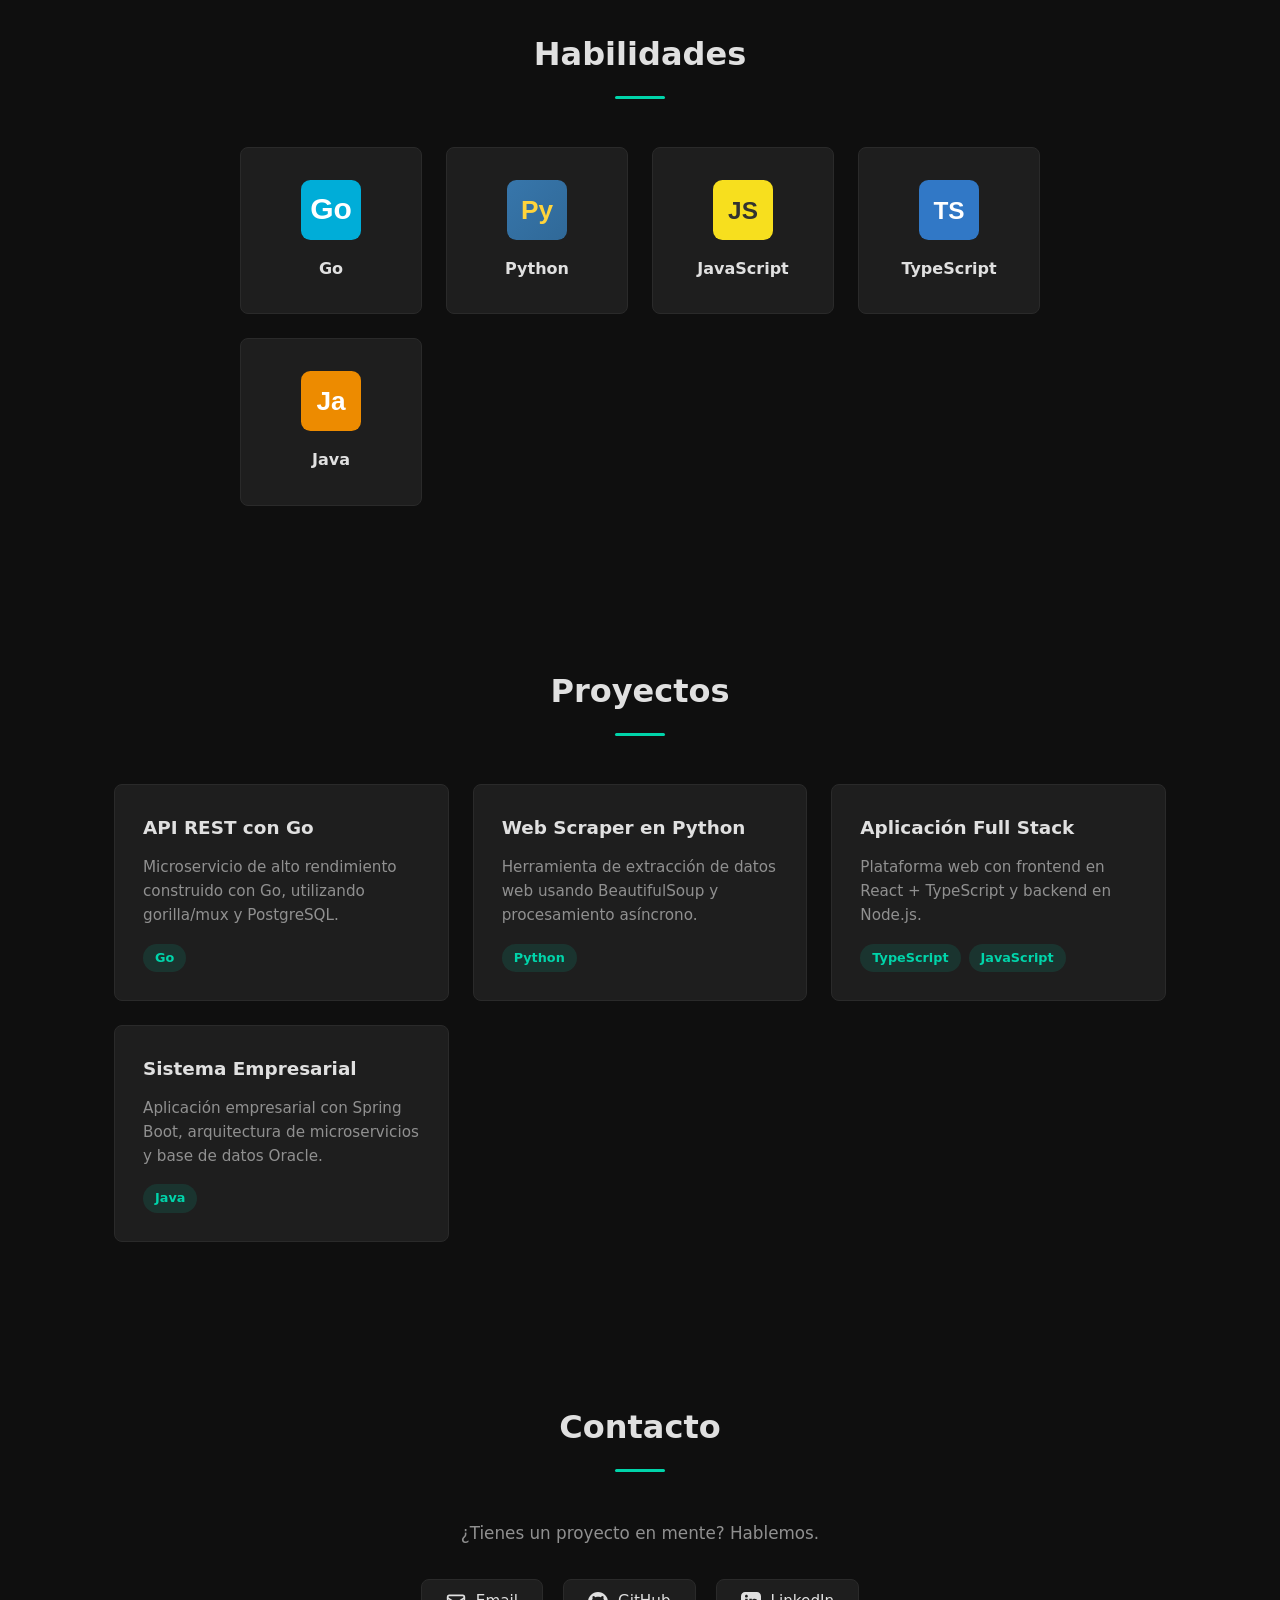
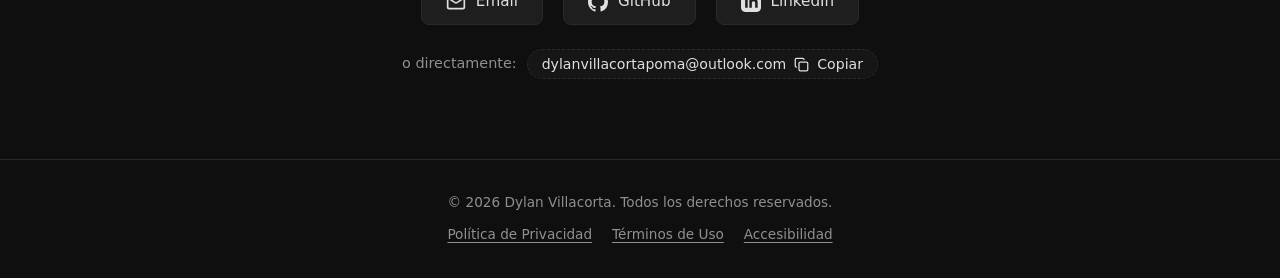
==== commit 9aac123c: "Merge branch 'feature/legal-pages' into develop" ====
--- a/app/frontend/index.html
+++ b/app/frontend/index.html
@@ -15,7 +15,7 @@
   <meta name="twitter:description" content="Desarrollador de Software especializado en Go, Python, TypeScript y Java.">
   <meta name="robots" content="index, follow">
   <link rel="icon" type="image/svg+xml" href="/favicon.svg?v=2">
-  <link rel="stylesheet" href="styles.css?v=2">
+  <link rel="stylesheet" href="styles.css?v=3">
   <script type="application/ld+json">
   {
     "@context": "https://schema.org",
@@ -330,9 +330,14 @@
   </div>
 
   <footer class="footer">
-    <p>&copy; 2026 Dylan Villacorta. Todos los derechos reservados.</p>
+    <p class="footer-copy">&copy; 2026 Dylan Villacorta. Todos los derechos reservados.</p>
+    <nav aria-label="Información legal" class="footer-legal">
+      <a href="/privacidad">Política de Privacidad</a>
+      <a href="/terminos">Términos de Uso</a>
+      <a href="/accesibilidad">Accesibilidad</a>
+    </nav>
   </footer>
 
-  <script src="script.js?v=2"></script>
+  <script src="script.js?v=3"></script>
 </body>
 </html>
--- a/app/frontend/styles.css
+++ b/app/frontend/styles.css
@@ -652,6 +652,24 @@
   font-size: 0.85rem;
 }
 
+.footer-legal {
+  display: flex;
+  justify-content: center;
+  flex-wrap: wrap;
+  gap: 8px 20px;
+  margin-top: 10px;
+}
+
+.footer-legal a {
+  color: var(--text-muted);
+  text-decoration: underline;
+  text-underline-offset: 3px;
+}
+
+.footer-legal a:hover {
+  color: var(--accent);
+}
+
 /* Responsive */
 @media (max-width: 768px) {
   .nav-links {
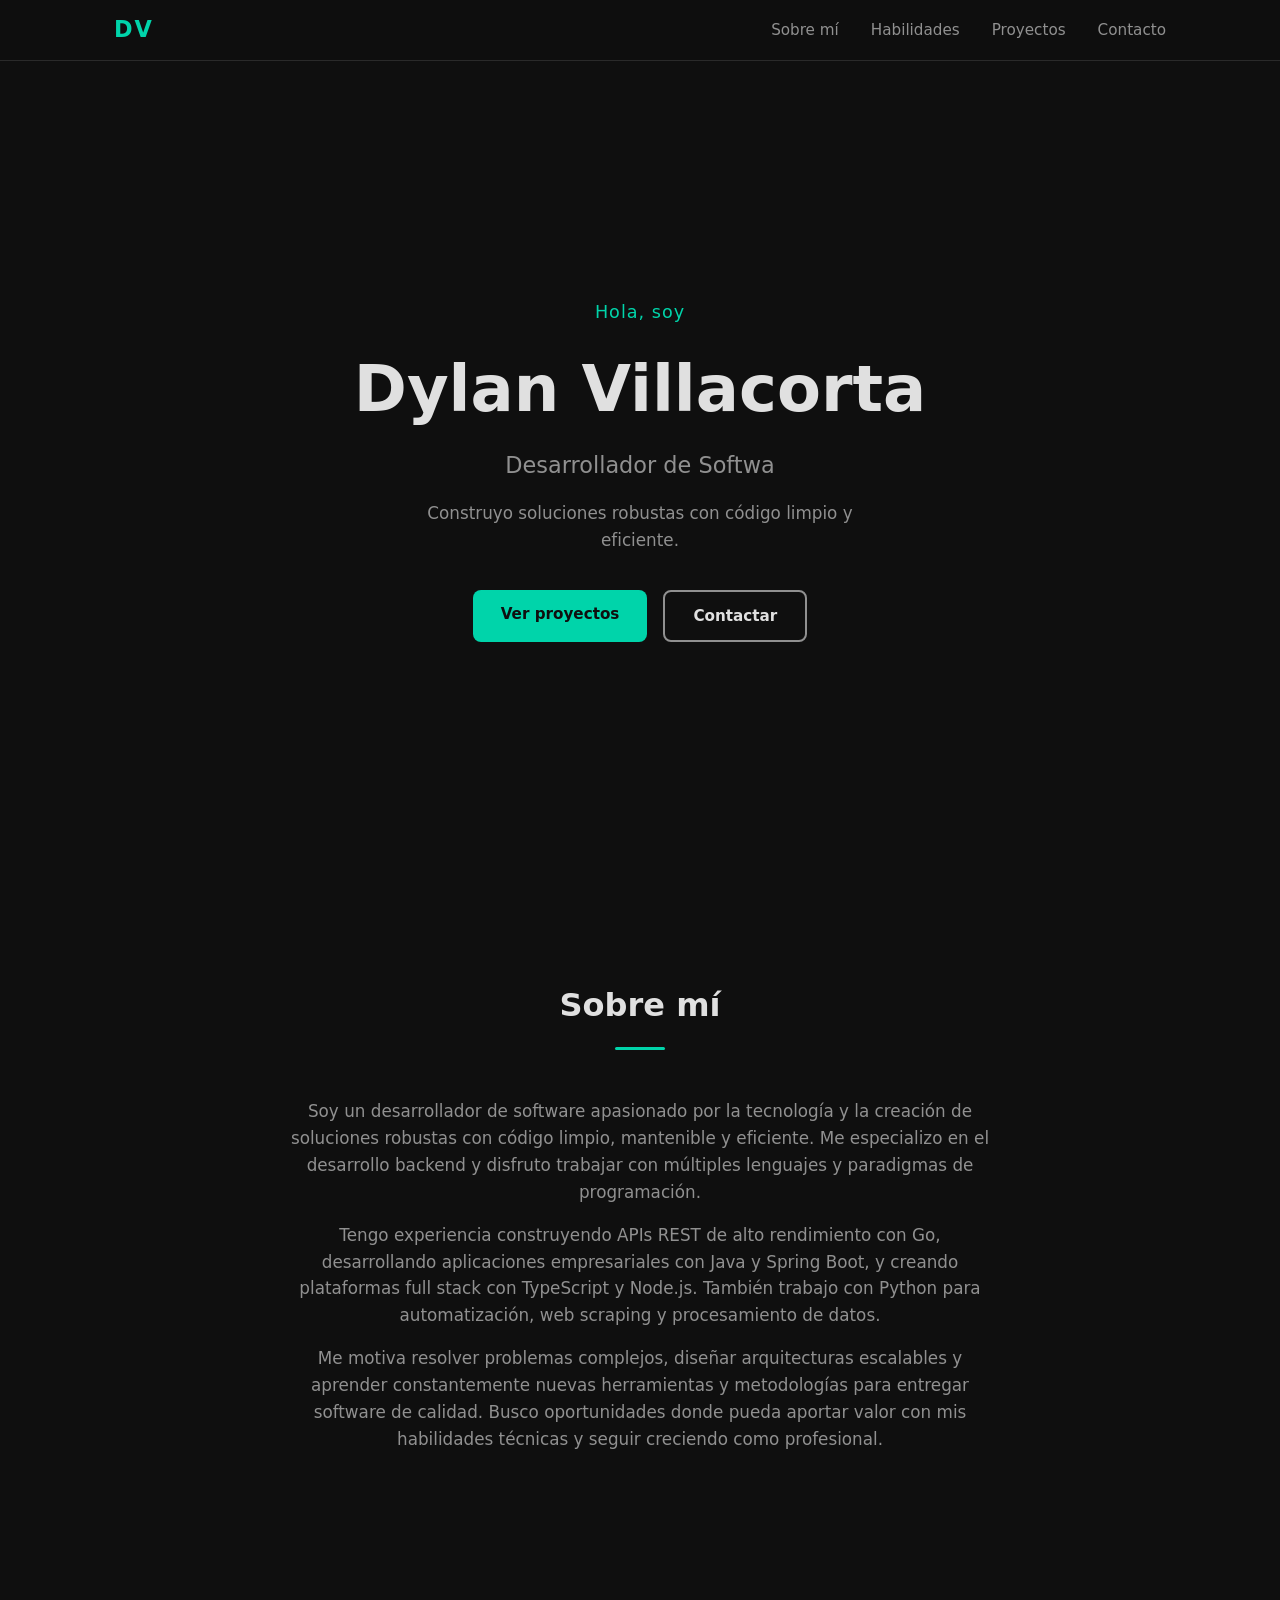
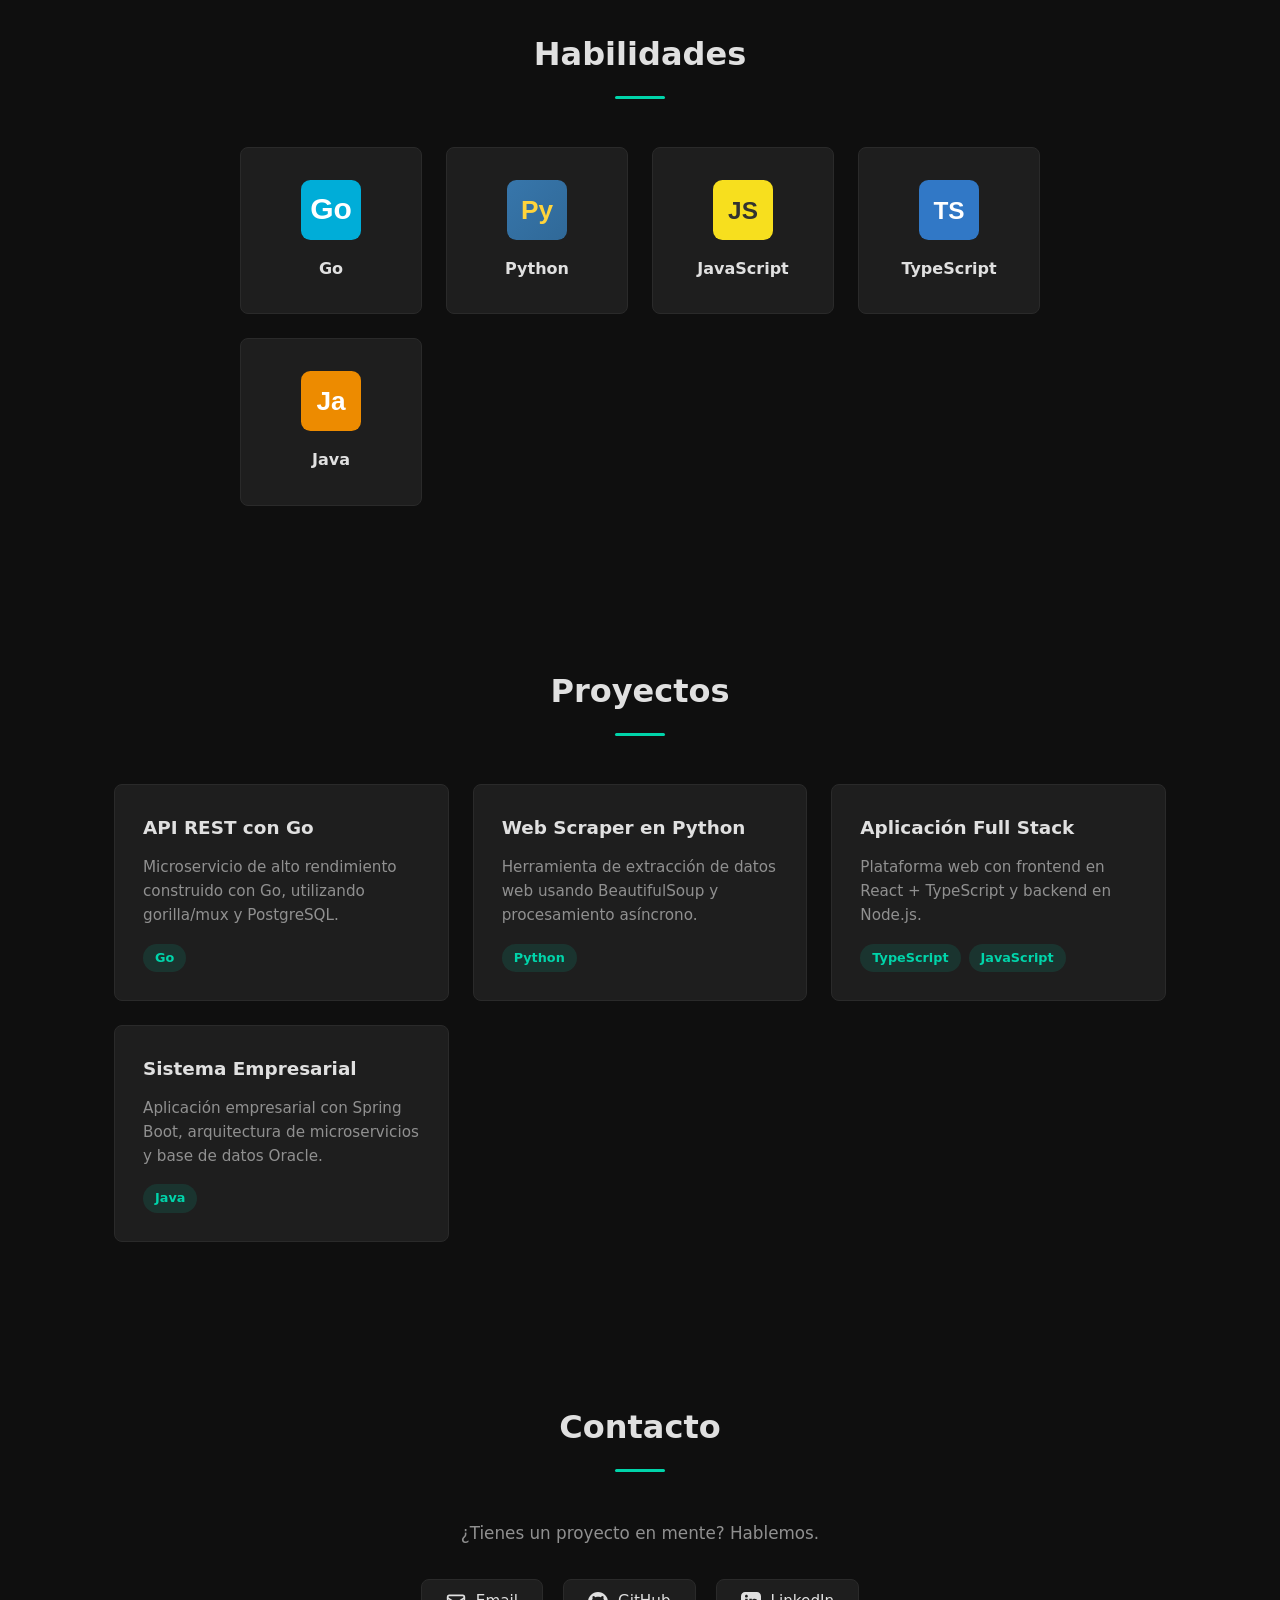
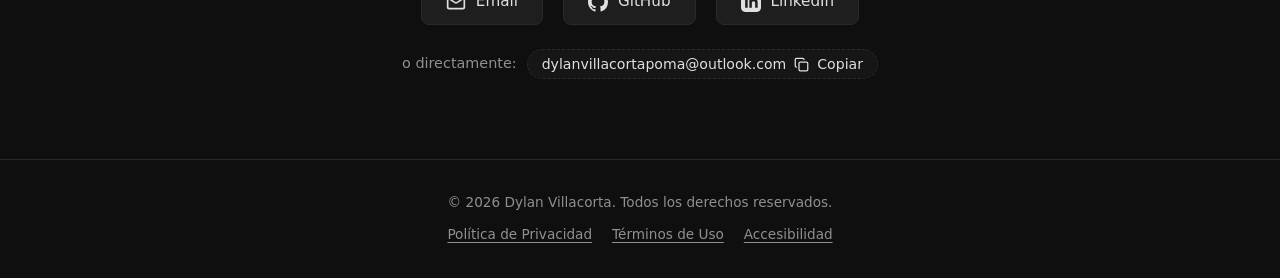
==== commit 09f79034: "Merge branch 'release/1.1.0'" ====
--- a/app/frontend/index.html
+++ b/app/frontend/index.html
@@ -35,9 +35,10 @@
   </script>
 </head>
 <body>
-  <nav class="navbar">
+  <a href="#main" class="skip-link">Saltar al contenido</a>
+  <nav class="navbar" aria-label="Navegación principal">
     <div class="nav-container">
-      <a href="#hero" class="nav-logo">DV</a>
+      <a href="#hero" class="nav-logo" aria-label="Dylan Villacorta, ir al inicio">DV</a>
       <ul class="nav-links">
         <li><a href="#about">Sobre mí</a></li>
         <li><a href="#skills">Habilidades</a></li>
@@ -47,11 +48,12 @@
     </div>
   </nav>
 
+  <main id="main">
   <section id="hero" class="hero">
     <div class="hero-content">
       <p class="hero-greeting">Hola, soy</p>
       <h1 class="hero-name">Dylan Villacorta</h1>
-      <p class="hero-role">Desarrollador de Software</p>
+      <p class="hero-role" aria-label="Desarrollador de Software">Desarrollador de Software</p>
       <p class="hero-tagline">
         Construyo soluciones robustas con código limpio y eficiente.
       </p>
@@ -187,20 +189,20 @@
       </p>
       <div class="contact-links">
         <button type="button" class="contact-link email-btn" id="emailBtn" aria-haspopup="dialog" aria-expanded="false" aria-controls="emailModal" title="Opciones de correo electrónico">
-          <svg class="contact-icon" width="20" height="20" viewBox="0 0 24 24" fill="none" stroke="currentColor" stroke-width="2" stroke-linecap="round" stroke-linejoin="round">
+          <svg class="contact-icon" aria-hidden="true" focusable="false" width="20" height="20" viewBox="0 0 24 24" fill="none" stroke="currentColor" stroke-width="2" stroke-linecap="round" stroke-linejoin="round">
             <rect x="2" y="4" width="20" height="16" rx="2"></rect>
             <path d="m22 7-8.97 5.7a1.94 1.94 0 0 1-2.06 0L2 7"></path>
           </svg>
           <span>Email</span>
         </button>
-        <a href="https://github.com/dylanvillacorta" target="_blank" rel="noopener noreferrer" class="contact-link" title="GitHub de Dylan Villacorta">
-          <svg class="contact-icon" width="20" height="20" viewBox="0 0 24 24" fill="currentColor">
+        <a href="https://github.com/dylanvillacorta" target="_blank" rel="noopener noreferrer" class="contact-link" aria-label="GitHub de Dylan Villacorta (se abre en una pestaña nueva)">
+          <svg class="contact-icon" aria-hidden="true" focusable="false" width="20" height="20" viewBox="0 0 24 24" fill="currentColor">
             <path d="M12 0C5.37 0 0 5.37 0 12c0 5.31 3.435 9.795 8.205 11.385.6.105.825-.255.825-.57 0-.285-.015-1.23-.015-2.235-3.015.555-3.795-.735-4.035-1.41-.135-.345-.72-1.41-1.23-1.695-.42-.225-1.02-.78-.015-.795.945-.015 1.62.87 1.845 1.23 1.08 1.815 2.805 1.305 3.495.99.105-.78.42-1.305.765-1.605-2.67-.3-5.46-1.335-5.46-5.925 0-1.305.465-2.385 1.23-3.225-.12-.3-.54-1.53.12-3.18 0 0 1.005-.315 3.3 1.23.96-.27 1.98-.405 3-.405s2.04.135 3 .405c2.295-1.56 3.3-1.23 3.3-1.23.66 1.65.24 2.88.12 3.18.765.84 1.23 1.905 1.23 3.225 0 4.605-2.805 5.625-5.475 5.925.435.375.81 1.095.81 2.22 0 1.605-.015 2.895-.015 3.3 0 .315.225.69.825.57A12.02 12.02 0 0024 12c0-6.63-5.37-12-12-12z"/>
           </svg>
           <span>GitHub</span>
         </a>
-        <a href="https://www.linkedin.com/in/dylan-villacorta-531ba0274/" target="_blank" rel="noopener noreferrer" class="contact-link" title="LinkedIn de Dylan Villacorta">
-          <svg class="contact-icon" width="20" height="20" viewBox="0 0 24 24" fill="currentColor">
+        <a href="https://www.linkedin.com/in/dylan-villacorta-531ba0274/" target="_blank" rel="noopener noreferrer" class="contact-link" aria-label="LinkedIn de Dylan Villacorta (se abre en una pestaña nueva)">
+          <svg class="contact-icon" aria-hidden="true" focusable="false" width="20" height="20" viewBox="0 0 24 24" fill="currentColor">
             <path d="M19 0h-14c-2.761 0-5 2.239-5 5v14c0 2.761 2.239 5 5 5h14c2.762 0 5-2.239 5-5v-14c0-2.761-2.238-5-5-5zm-11 19h-3v-11h3v11zm-1.5-12.268c-.966 0-1.75-.79-1.75-1.764s.784-1.764 1.75-1.764 1.75.79 1.75 1.764-.783 1.764-1.75 1.764zm13.5 12.268h-3v-5.604c0-3.368-4-3.113-4 0v5.604h-3v-11h3v1.765c1.396-2.586 7-2.777 7 2.476v6.759z"/>
           </svg>
           <span>LinkedIn</span>
@@ -208,32 +210,33 @@
       </div>
       <div class="contact-email-badge">
         <span class="email-badge-label">o directamente:</span>
-        <button type="button" class="email-badge-btn" id="inlineCopyBtn" aria-label="Copiar correo electrónico dylanvillacortapoma@outlook.com">
+        <button type="button" class="email-badge-btn" id="inlineCopyBtn" aria-label="Copiar correo electrónico dylanvillacortapoma@outlook.com al portapapeles">
           <span class="email-badge-val">dylanvillacortapoma@outlook.com</span>
-          <svg class="copy-icon" width="15" height="15" viewBox="0 0 24 24" fill="none" stroke="currentColor" stroke-width="2" stroke-linecap="round" stroke-linejoin="round">
+          <svg class="copy-icon" aria-hidden="true" focusable="false" width="15" height="15" viewBox="0 0 24 24" fill="none" stroke="currentColor" stroke-width="2" stroke-linecap="round" stroke-linejoin="round">
             <rect width="14" height="14" x="8" y="8" rx="2" ry="2"/>
             <path d="M4 16c-1.1 0-2-.9-2-2V4c0-1.1.9-2 2-2h10c1.1 0 2 .9 2 2"/>
           </svg>
-          <svg class="check-icon" width="15" height="15" viewBox="0 0 24 24" fill="none" stroke="currentColor" stroke-width="2" stroke-linecap="round" stroke-linejoin="round">
+          <svg class="check-icon" aria-hidden="true" focusable="false" width="15" height="15" viewBox="0 0 24 24" fill="none" stroke="currentColor" stroke-width="2" stroke-linecap="round" stroke-linejoin="round">
             <polyline points="20 6 9 17 4 12"/>
           </svg>
-          <span class="copy-badge-text">Copiar</span>
+          <span class="copy-badge-text" aria-live="polite">Copiar</span>
         </button>
       </div>
     </div>
   </section>
+  </main>
 
   <!-- Email Options Modal -->
-  <div id="emailModal" class="email-modal" role="dialog" aria-modal="true" aria-labelledby="emailModalTitle" aria-hidden="true">
+  <div id="emailModal" class="email-modal" role="dialog" aria-modal="true" aria-labelledby="emailModalTitle" aria-describedby="emailModalDesc" aria-hidden="true">
     <div class="email-modal-overlay" data-close-modal></div>
     <div class="email-modal-container">
       <div class="email-modal-header">
         <div class="email-modal-title-group">
           <h3 id="emailModalTitle" class="email-modal-title">Escríbeme por correo</h3>
-          <p class="email-modal-subtitle">Elige tu servicio de correo favorito o copia la dirección:</p>
-        </div>
-        <button type="button" class="email-modal-close" data-close-modal aria-label="Cerrar modal">
-          <svg width="20" height="20" viewBox="0 0 24 24" fill="none" stroke="currentColor" stroke-width="2" stroke-linecap="round" stroke-linejoin="round">
+          <p class="email-modal-subtitle" id="emailModalDesc">Elige tu servicio de correo favorito o copia la dirección:</p>
+        </div>
+        <button type="button" class="email-modal-close" data-close-modal aria-label="Cerrar diálogo">
+          <svg aria-hidden="true" focusable="false" width="20" height="20" viewBox="0 0 24 24" fill="none" stroke="currentColor" stroke-width="2" stroke-linecap="round" stroke-linejoin="round">
             <line x1="18" y1="6" x2="6" y2="18"></line>
             <line x1="6" y1="6" x2="18" y2="18"></line>
           </svg>
@@ -247,14 +250,14 @@
           <span class="email-address-value">dylanvillacortapoma@outlook.com</span>
         </div>
         <button type="button" class="btn-copy-action" id="modalCopyBtn" aria-label="Copiar correo al portapapeles">
-          <svg class="copy-icon" width="16" height="16" viewBox="0 0 24 24" fill="none" stroke="currentColor" stroke-width="2" stroke-linecap="round" stroke-linejoin="round">
+          <svg class="copy-icon" aria-hidden="true" focusable="false" width="16" height="16" viewBox="0 0 24 24" fill="none" stroke="currentColor" stroke-width="2" stroke-linecap="round" stroke-linejoin="round">
             <rect width="14" height="14" x="8" y="8" rx="2" ry="2"/>
             <path d="M4 16c-1.1 0-2-.9-2-2V4c0-1.1.9-2 2-2h10c1.1 0 2 .9 2 2"/>
           </svg>
-          <svg class="check-icon" width="16" height="16" viewBox="0 0 24 24" fill="none" stroke="currentColor" stroke-width="2" stroke-linecap="round" stroke-linejoin="round">
+          <svg class="check-icon" aria-hidden="true" focusable="false" width="16" height="16" viewBox="0 0 24 24" fill="none" stroke="currentColor" stroke-width="2" stroke-linecap="round" stroke-linejoin="round">
             <polyline points="20 6 9 17 4 12"/>
           </svg>
-          <span class="copy-text">Copiar</span>
+          <span class="copy-text" aria-live="polite">Copiar</span>
         </button>
       </div>
 
@@ -267,7 +270,7 @@
         <!-- Gmail -->
         <a href="https://mail.google.com/mail/?view=cm&fs=1&to=dylanvillacortapoma@outlook.com" target="_blank" rel="noopener noreferrer" class="email-provider-card gmail-card">
           <div class="provider-icon">
-            <svg width="22" height="22" viewBox="0 0 24 24" fill="none">
+            <svg aria-hidden="true" focusable="false" width="22" height="22" viewBox="0 0 24 24" fill="none">
               <path d="M1.5 6.5V17.5C1.5 18.6 2.4 19.5 3.5 19.5H6.5V10.5L1.5 6.5Z" fill="#4285F4"/>
               <path d="M17.5 19.5H20.5C21.6 19.5 22.5 18.6 22.5 17.5V6.5L17.5 10.5V19.5Z" fill="#34A853"/>
               <path d="M17.5 4.5V10.5L22.5 6.5C22.5 5.05 20.85 4.2 19.75 4.95L17.5 6.6V4.5Z" fill="#FBBC04"/>
@@ -276,10 +279,10 @@
             </svg>
           </div>
           <div class="provider-details">
-            <span class="provider-name">Gmail</span>
+            <span class="provider-name">Gmail<span class="sr-only"> (se abre en una pestaña nueva)</span></span>
             <span class="provider-desc">Redactar en Gmail Web</span>
           </div>
-          <svg class="provider-arrow" width="16" height="16" viewBox="0 0 24 24" fill="none" stroke="currentColor" stroke-width="2" stroke-linecap="round" stroke-linejoin="round">
+          <svg class="provider-arrow" aria-hidden="true" focusable="false" width="16" height="16" viewBox="0 0 24 24" fill="none" stroke="currentColor" stroke-width="2" stroke-linecap="round" stroke-linejoin="round">
             <path d="M18 13v6a2 2 0 0 1-2 2H5a2 2 0 0 1-2-2V8a2 2 0 0 1 2-2h6"></path>
             <polyline points="15 3 21 3 21 9"></polyline>
             <line x1="10" y1="14" x2="21" y2="3"></line>
@@ -289,7 +292,7 @@
         <!-- Outlook -->
         <a href="https://outlook.live.com/mail/0/deeplink/compose?to=dylanvillacortapoma@outlook.com" target="_blank" rel="noopener noreferrer" class="email-provider-card outlook-card">
           <div class="provider-icon">
-            <svg width="22" height="22" viewBox="0 0 32 32">
+            <svg aria-hidden="true" focusable="false" width="22" height="22" viewBox="0 0 32 32">
               <path fill="#0072C6" d="M18.5 7h10a1.5 1.5 0 0 1 1.5 1.5v15a1.5 1.5 0 0 1-1.5 1.5h-10v-18z"/>
               <path fill="#005A9E" d="M18.5 16l11.5 8.5V7.5L18.5 16z"/>
               <path fill="#004578" d="M18.5 7l11.5 8.5L18.5 25V7z"/>
@@ -299,10 +302,10 @@
             </svg>
           </div>
           <div class="provider-details">
-            <span class="provider-name">Outlook</span>
+            <span class="provider-name">Outlook<span class="sr-only"> (se abre en una pestaña nueva)</span></span>
             <span class="provider-desc">Redactar en Outlook Web</span>
           </div>
-          <svg class="provider-arrow" width="16" height="16" viewBox="0 0 24 24" fill="none" stroke="currentColor" stroke-width="2" stroke-linecap="round" stroke-linejoin="round">
+          <svg class="provider-arrow" aria-hidden="true" focusable="false" width="16" height="16" viewBox="0 0 24 24" fill="none" stroke="currentColor" stroke-width="2" stroke-linecap="round" stroke-linejoin="round">
             <path d="M18 13v6a2 2 0 0 1-2 2H5a2 2 0 0 1-2-2V8a2 2 0 0 1 2-2h6"></path>
             <polyline points="15 3 21 3 21 9"></polyline>
             <line x1="10" y1="14" x2="21" y2="3"></line>
@@ -312,7 +315,7 @@
         <!-- System Default App -->
         <a href="mailto:dylanvillacortapoma@outlook.com" class="email-provider-card default-mail-card">
           <div class="provider-icon">
-            <svg width="22" height="22" viewBox="0 0 24 24" fill="none" stroke="currentColor" stroke-width="2" stroke-linecap="round" stroke-linejoin="round">
+            <svg aria-hidden="true" focusable="false" width="22" height="22" viewBox="0 0 24 24" fill="none" stroke="currentColor" stroke-width="2" stroke-linecap="round" stroke-linejoin="round">
               <rect x="2" y="4" width="20" height="16" rx="2"></rect>
               <path d="m22 7-8.97 5.7a1.94 1.94 0 0 1-2.06 0L2 7"></path>
             </svg>
@@ -321,7 +324,7 @@
             <span class="provider-name">Aplicación del sistema</span>
             <span class="provider-desc">Mail, Outlook de escritorio, Thunderbird...</span>
           </div>
-          <svg class="provider-arrow" width="16" height="16" viewBox="0 0 24 24" fill="none" stroke="currentColor" stroke-width="2" stroke-linecap="round" stroke-linejoin="round">
+          <svg class="provider-arrow" aria-hidden="true" focusable="false" width="16" height="16" viewBox="0 0 24 24" fill="none" stroke="currentColor" stroke-width="2" stroke-linecap="round" stroke-linejoin="round">
             <polyline points="9 18 15 12 9 6"></polyline>
           </svg>
         </a>
--- a/app/frontend/styles.css
+++ b/app/frontend/styles.css
@@ -673,7 +673,11 @@
 /* Responsive */
 @media (max-width: 768px) {
   .nav-links {
-    display: none;
+    gap: 16px;
+  }
+
+  .nav-links a {
+    font-size: 0.85rem;
   }
 
   .hero {
@@ -704,3 +708,53 @@
     justify-content: center;
   }
 }
+
+/* Accessibility */
+.sr-only {
+  position: absolute;
+  width: 1px;
+  height: 1px;
+  padding: 0;
+  margin: -1px;
+  overflow: hidden;
+  clip: rect(0, 0, 0, 0);
+  white-space: nowrap;
+  border: 0;
+}
+
+.skip-link {
+  position: fixed;
+  top: 8px;
+  left: 8px;
+  z-index: 2000;
+  padding: 10px 18px;
+  background-color: var(--accent);
+  color: #0f0f0f;
+  font-weight: 700;
+  border-radius: var(--radius);
+  text-decoration: none;
+  transform: translateY(-200%);
+}
+
+.skip-link:focus {
+  transform: translateY(0);
+}
+
+:focus-visible {
+  outline: 3px solid var(--accent);
+  outline-offset: 3px;
+}
+
+@media (prefers-reduced-motion: reduce) {
+  html {
+    scroll-behavior: auto;
+  }
+
+  *,
+  *::before,
+  *::after {
+    animation-duration: 0.01ms !important;
+    animation-iteration-count: 1 !important;
+    transition-duration: 0.01ms !important;
+  }
+}
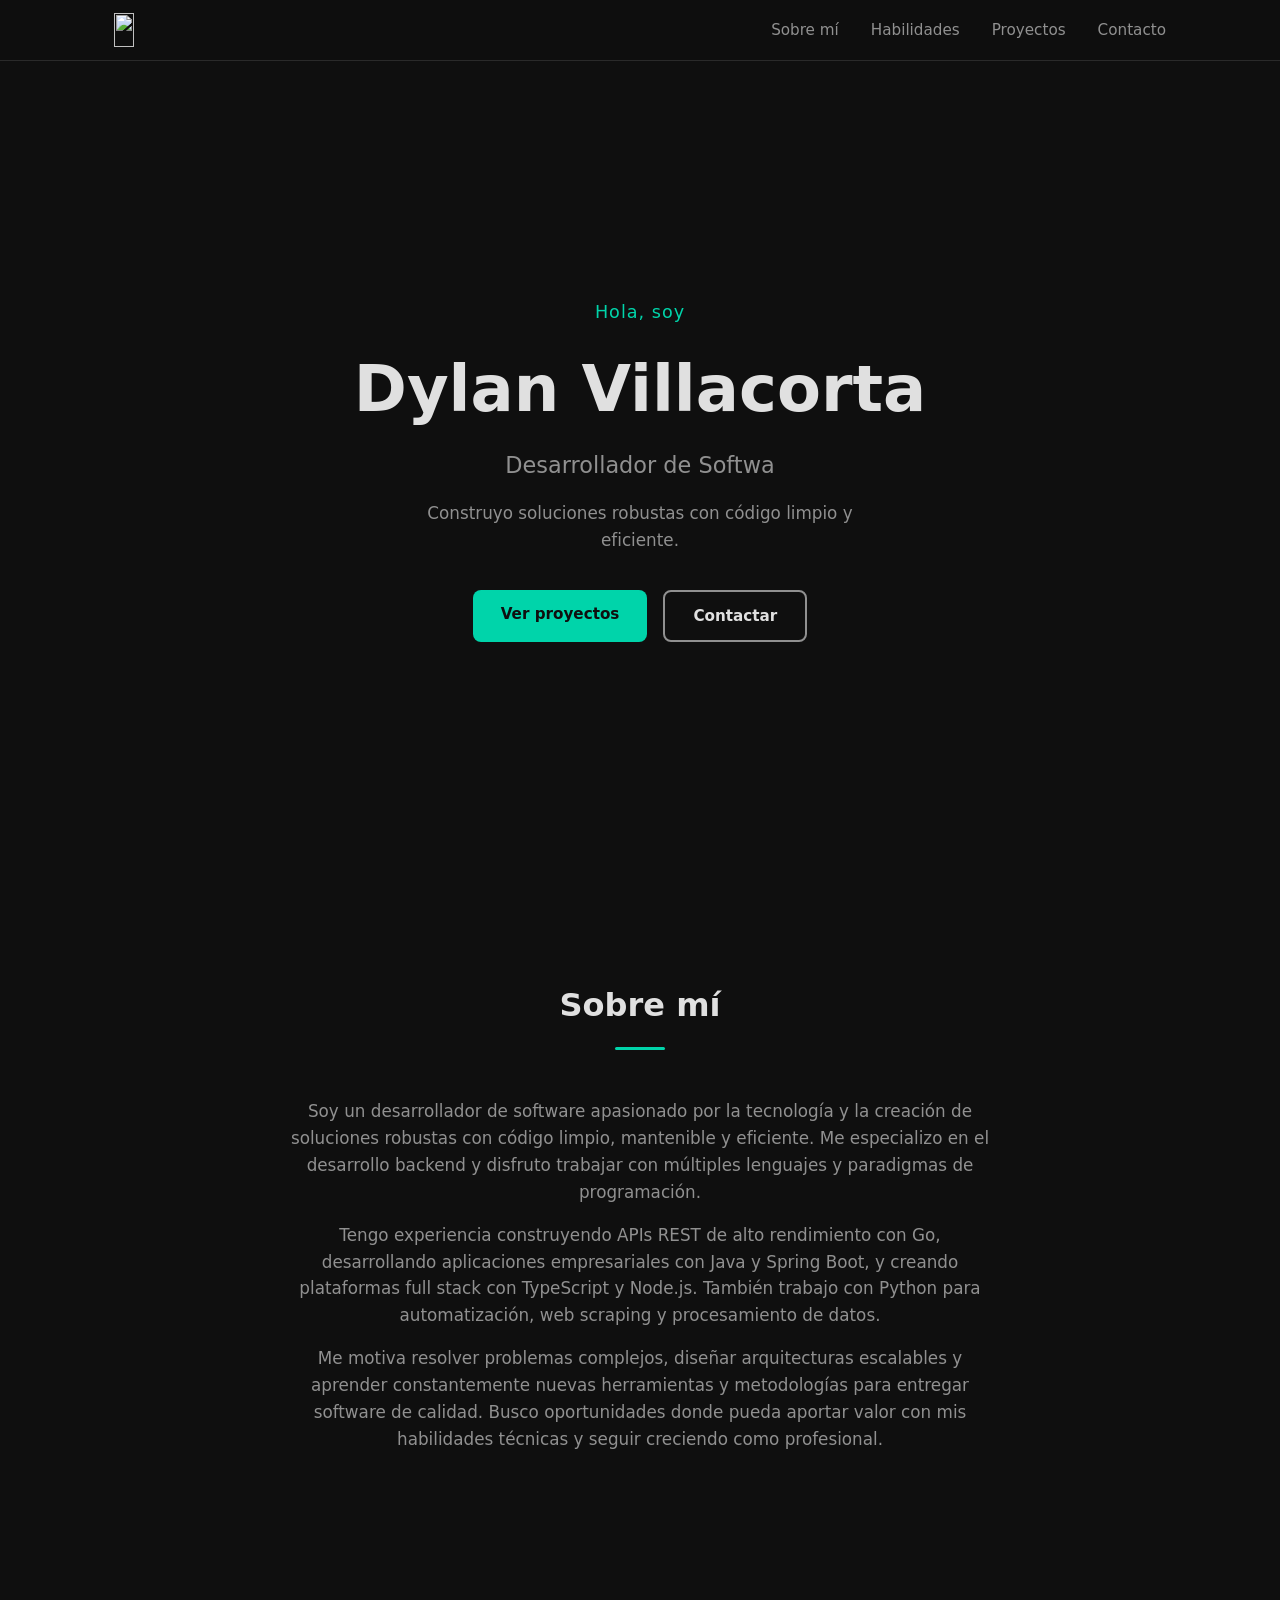
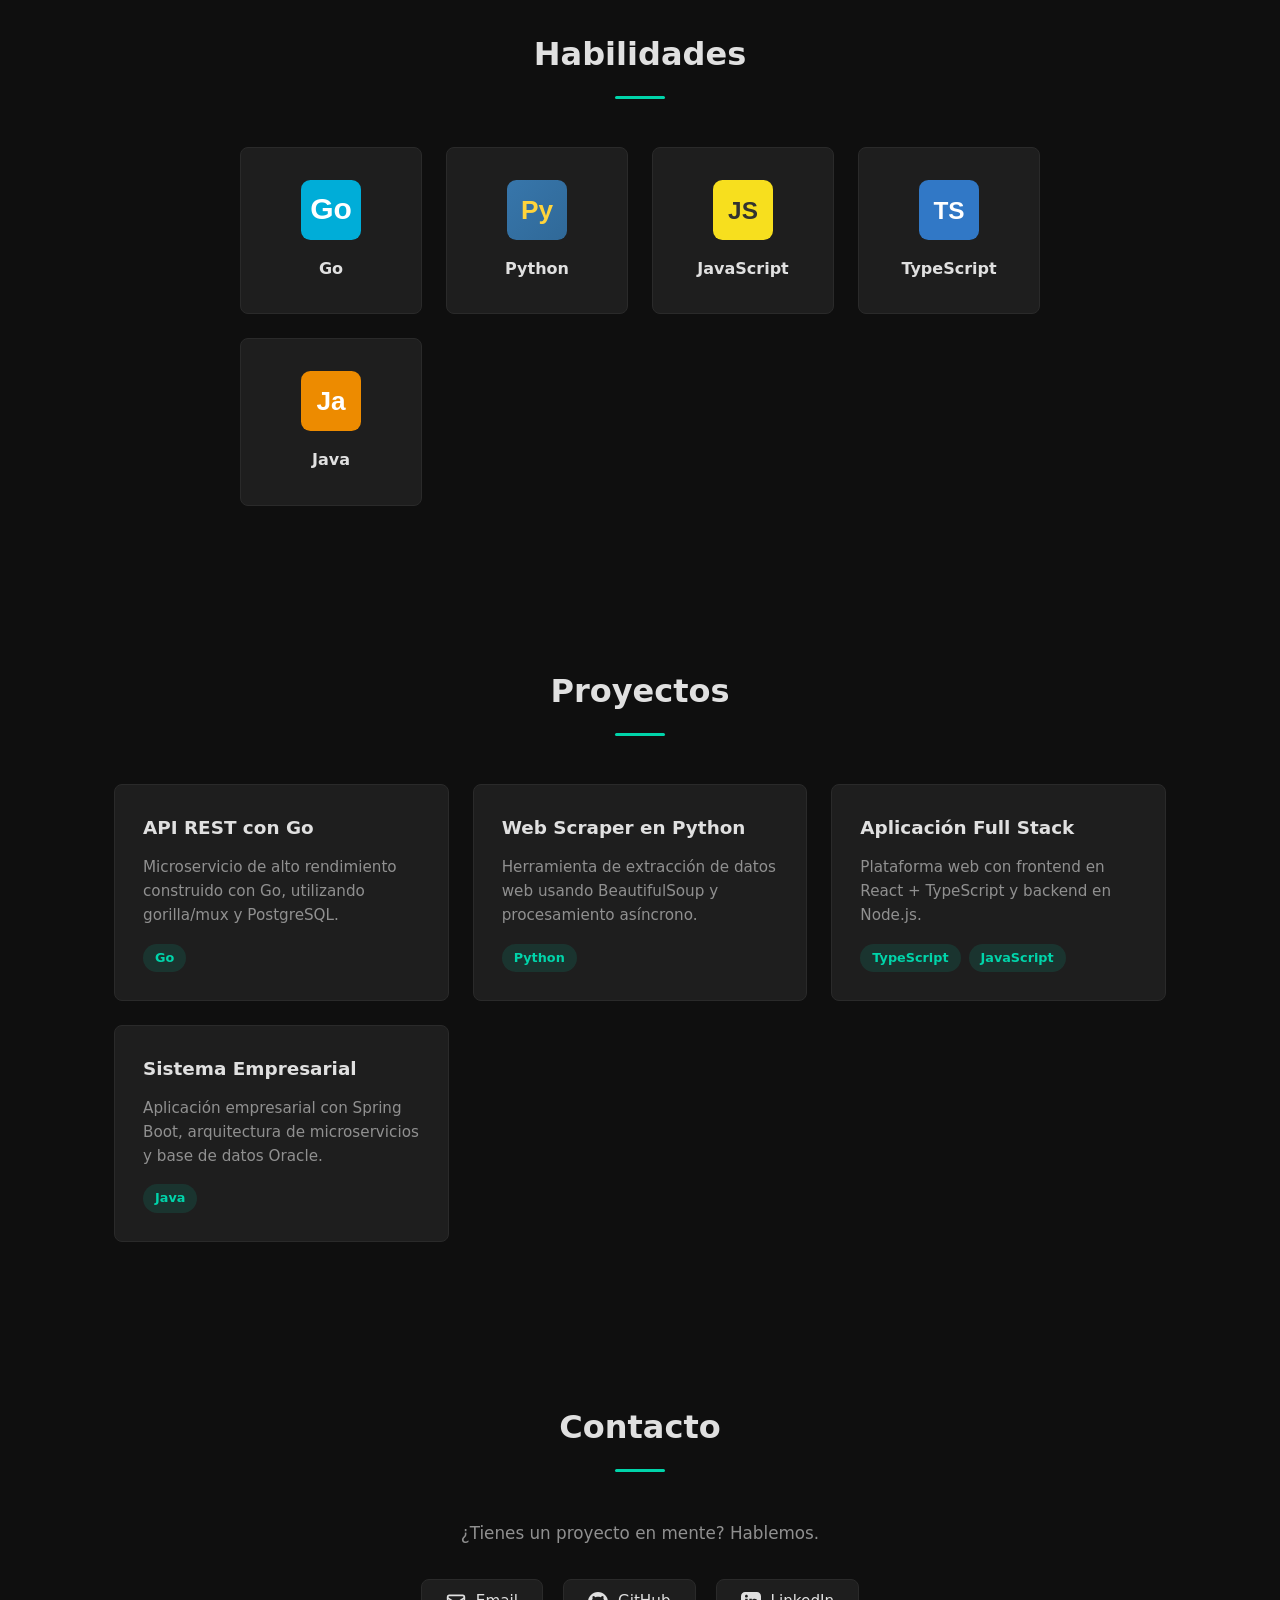
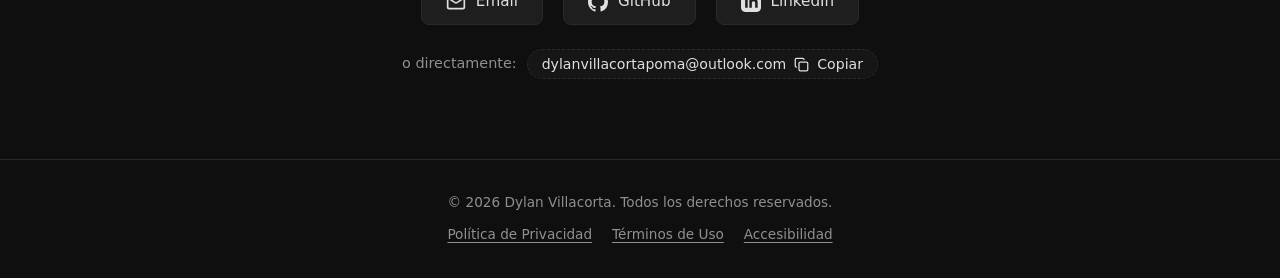
==== commit 57f32240: "Merge branch 'feature/new-logo' into develop" ====
--- a/app/frontend/index.html
+++ b/app/frontend/index.html
@@ -14,8 +14,13 @@
   <meta name="twitter:title" content="Dylan Villacorta | Desarrollador de Software">
   <meta name="twitter:description" content="Desarrollador de Software especializado en Go, Python, TypeScript y Java.">
   <meta name="robots" content="index, follow">
-  <link rel="icon" type="image/svg+xml" href="/favicon.svg?v=2">
-  <link rel="stylesheet" href="styles.css?v=3">
+  <link rel="icon" href="/favicon.ico" sizes="48x48">
+  <link rel="icon" type="image/svg+xml" href="/favicon.svg?v=3" sizes="any">
+  <link rel="icon" type="image/png" href="/favicon-48x48.png?v=3" sizes="48x48">
+  <link rel="apple-touch-icon" href="/apple-touch-icon.png?v=3">
+  <link rel="manifest" href="/site.webmanifest?v=3">
+  <meta name="theme-color" content="#0f0f0f">
+  <link rel="stylesheet" href="styles.css?v=4">
   <script type="application/ld+json">
   {
     "@context": "https://schema.org",
@@ -38,7 +43,7 @@
   <a href="#main" class="skip-link">Saltar al contenido</a>
   <nav class="navbar" aria-label="Navegación principal">
     <div class="nav-container">
-      <a href="#hero" class="nav-logo" aria-label="Dylan Villacorta, ir al inicio">DV</a>
+      <a href="#hero" class="nav-logo" aria-label="Dylan Villacorta, ir al inicio"><img src="/logo.svg?v=3" alt="" width="34" height="34"></a>
       <ul class="nav-links">
         <li><a href="#about">Sobre mí</a></li>
         <li><a href="#skills">Habilidades</a></li>
--- a/app/frontend/styles.css
+++ b/app/frontend/styles.css
@@ -55,6 +55,8 @@
 }
 
 .nav-logo {
+  display: inline-flex;
+  align-items: center;
   font-size: 1.4rem;
   font-weight: 700;
   color: var(--accent);
@@ -758,3 +760,9 @@
     transition-duration: 0.01ms !important;
   }
 }
+
+.nav-logo img {
+  display: block;
+  height: 34px;
+  width: auto;
+}
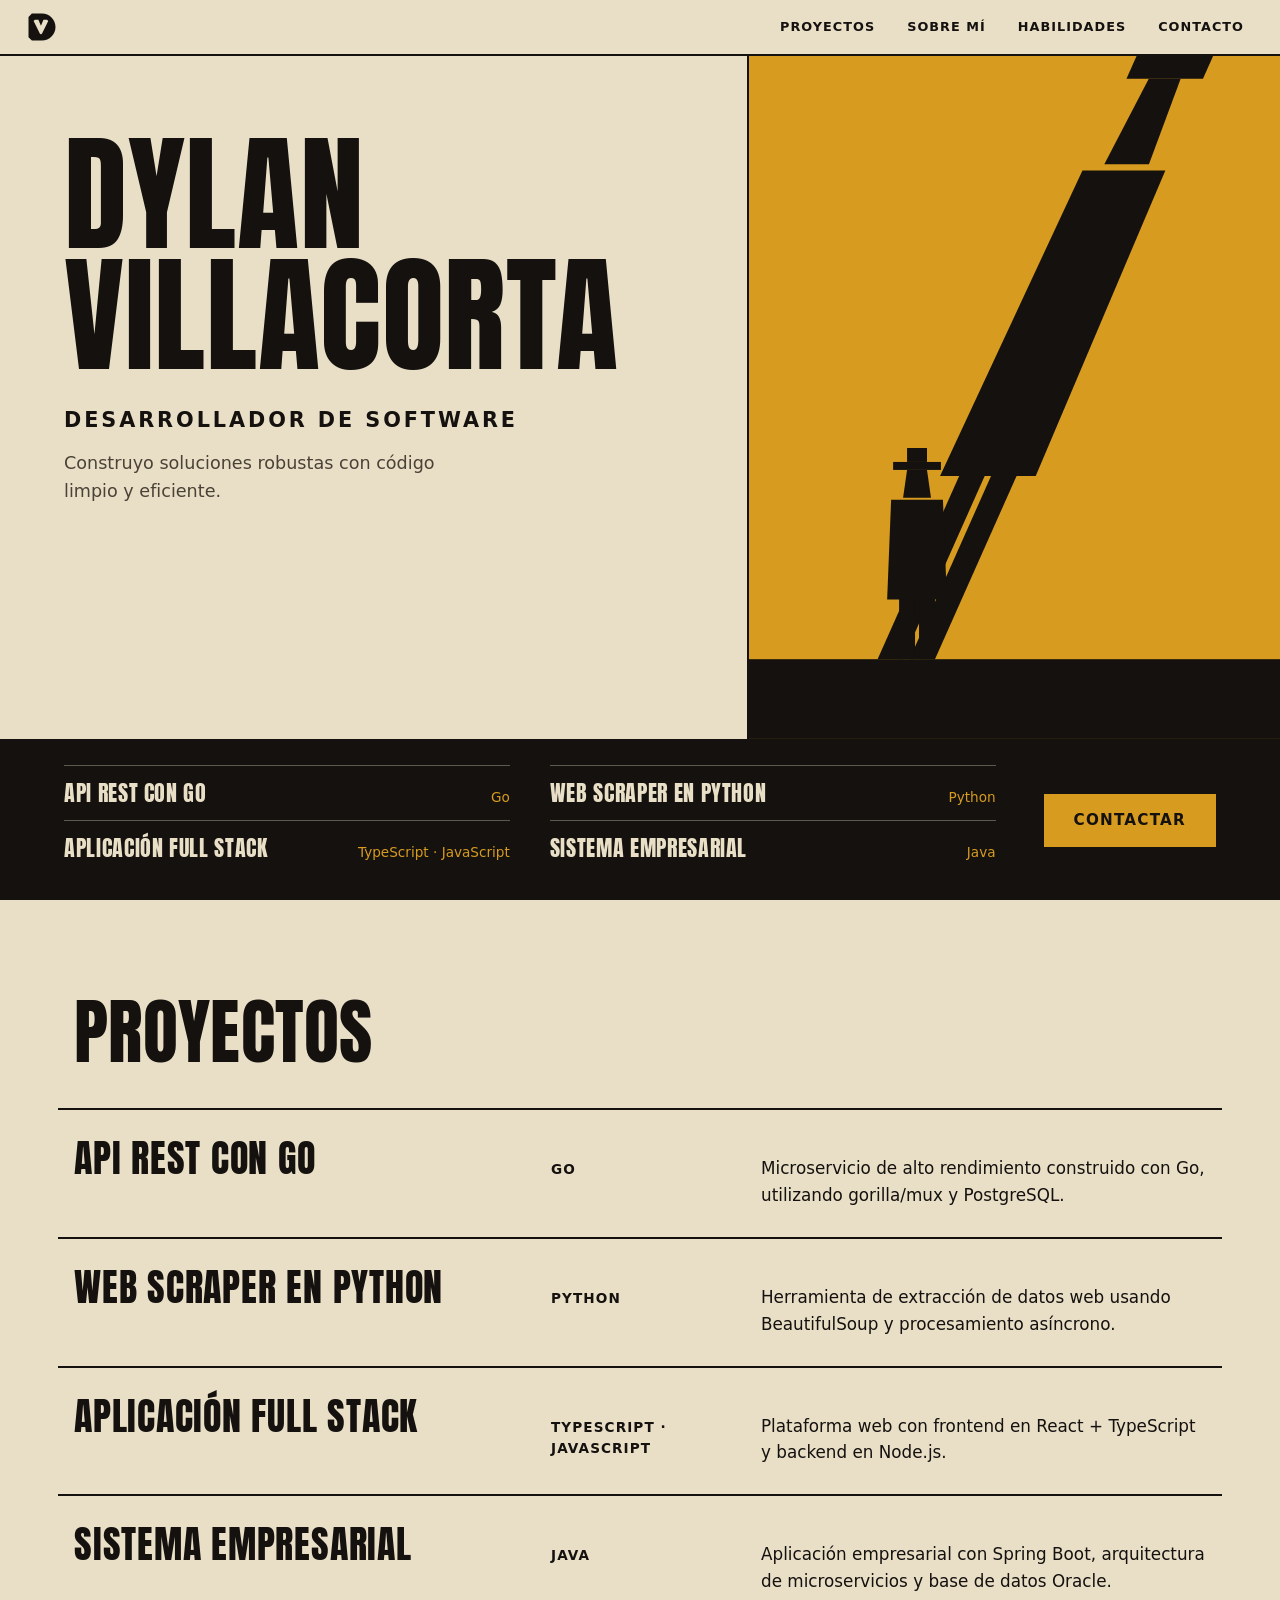
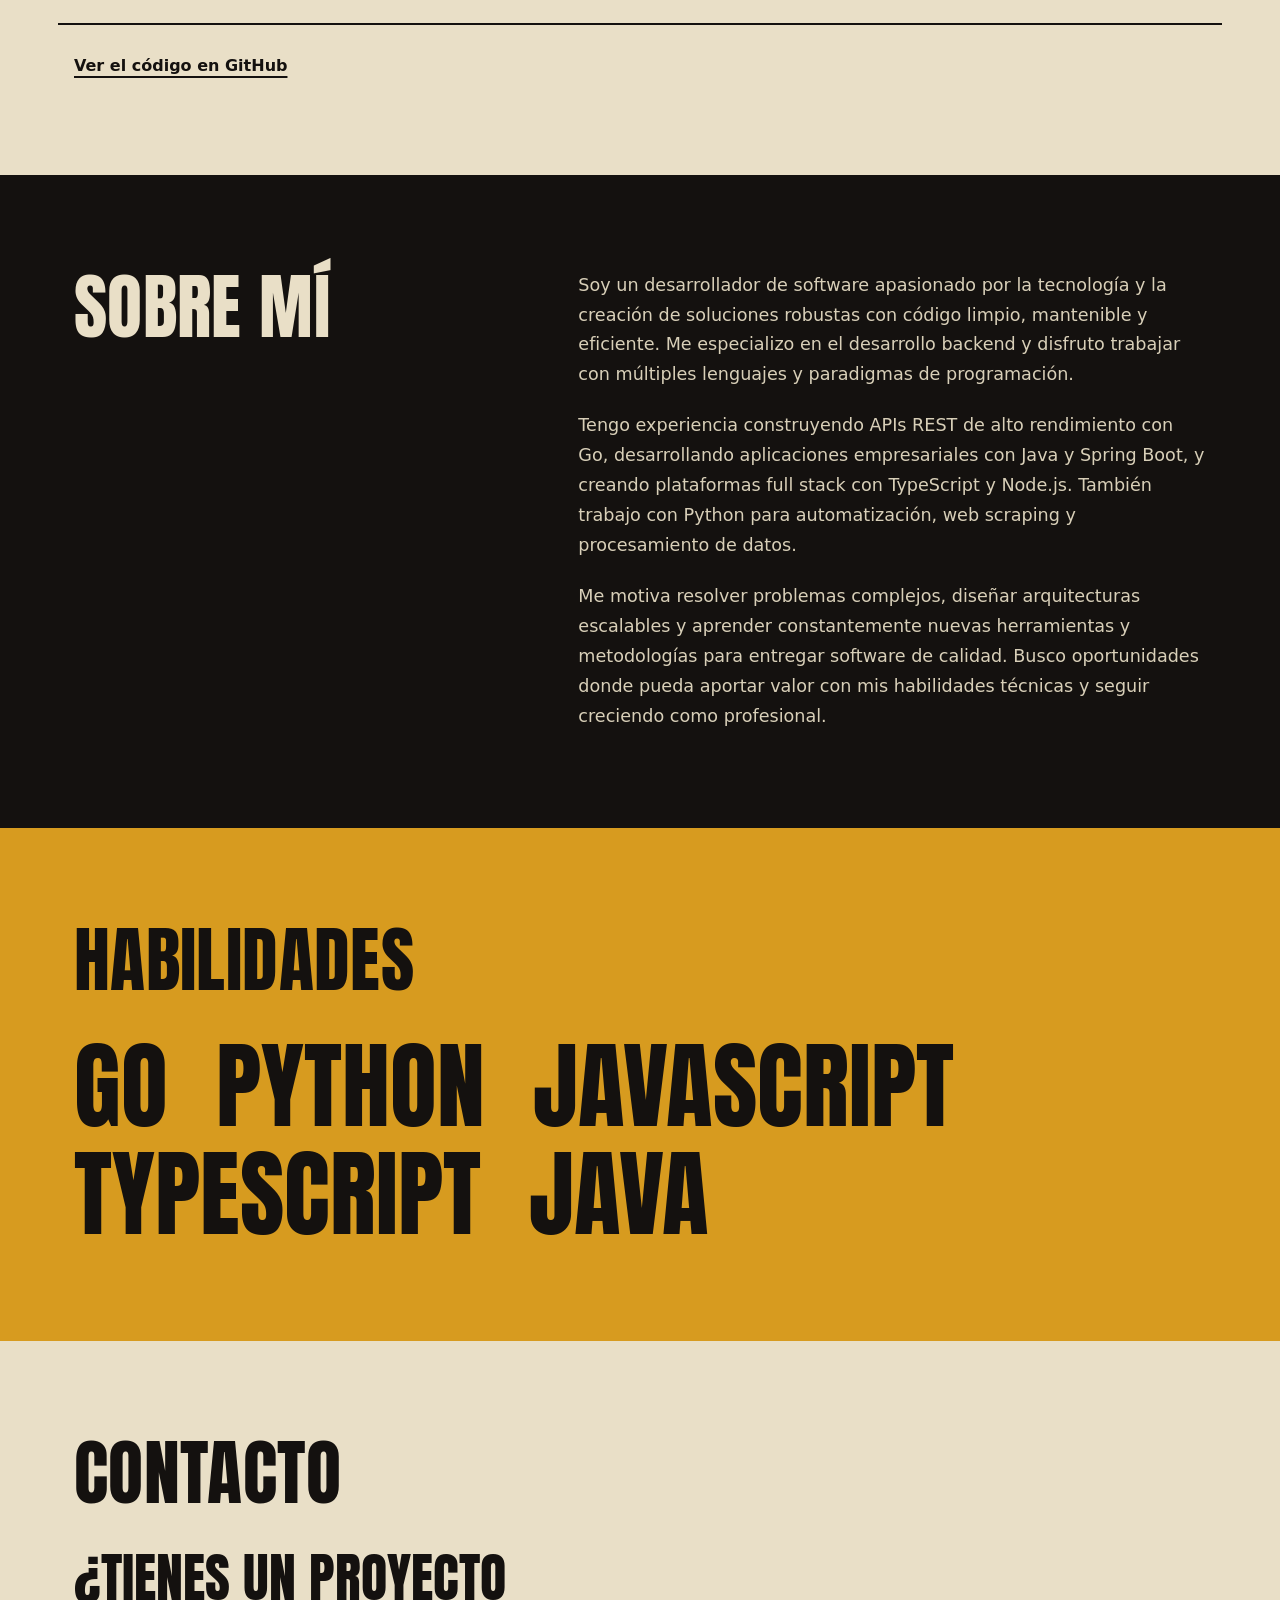
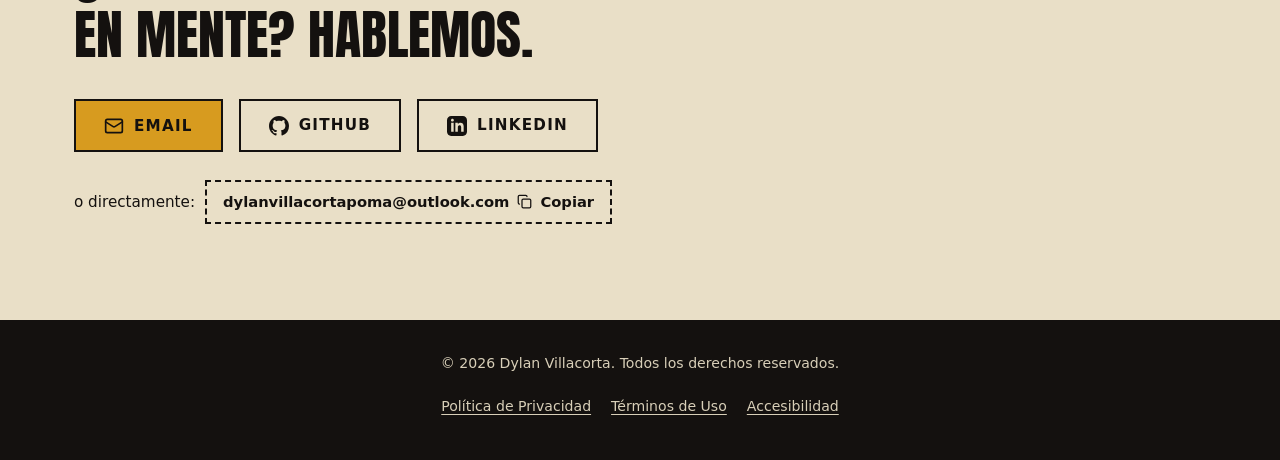
==== commit cd29aed9: "feat(frontend): rediseño Noir de dos tintas como base para revisión" ====
--- a/app/frontend/index.html
+++ b/app/frontend/index.html
@@ -19,8 +19,9 @@
   <link rel="icon" type="image/png" href="/favicon-48x48.png?v=3" sizes="48x48">
   <link rel="apple-touch-icon" href="/apple-touch-icon.png?v=3">
   <link rel="manifest" href="/site.webmanifest?v=3">
-  <meta name="theme-color" content="#0f0f0f">
-  <link rel="stylesheet" href="styles.css?v=4">
+  <meta name="theme-color" content="#14110f">
+  <link rel="preload" href="fonts/Anton-Regular.ttf" as="font" type="font/ttf" crossorigin>
+  <link rel="stylesheet" href="styles.css?v=5">
   <script type="application/ld+json">
   {
     "@context": "https://schema.org",
@@ -41,172 +42,147 @@
 </head>
 <body>
   <a href="#main" class="skip-link">Saltar al contenido</a>
-  <nav class="navbar" aria-label="Navegación principal">
-    <div class="nav-container">
-      <a href="#hero" class="nav-logo" aria-label="Dylan Villacorta, ir al inicio"><img src="/logo.svg?v=3" alt="" width="34" height="34"></a>
+  <header class="topbar">
+    <a href="#hero" class="brand" aria-label="Dylan Villacorta, ir al inicio">
+      <svg viewBox="0 0 64 64" width="36" height="36" aria-hidden="true" focusable="false"><path fill="currentColor" fill-rule="evenodd" d="M8 14L14 8H32C45.3 8 56 18.7 56 32C56 45.3 45.3 56 32 56H14L8 50ZM17.1 21.2L19.3 19L25.6 19L30.1 29.6L34.6 19L40.9 19L43.1 21.2L32.1 43.5L30.6 45L29.6 45L28.1 43.5Z"/></svg>
+    </a>
+    <nav aria-label="Navegación principal">
       <ul class="nav-links">
+        <li><a href="#projects">Proyectos</a></li>
         <li><a href="#about">Sobre mí</a></li>
         <li><a href="#skills">Habilidades</a></li>
-        <li><a href="#projects">Proyectos</a></li>
         <li><a href="#contact">Contacto</a></li>
       </ul>
-    </div>
-  </nav>
+    </nav>
+  </header>
 
   <main id="main">
-  <section id="hero" class="hero">
-    <div class="hero-content">
-      <p class="hero-greeting">Hola, soy</p>
-      <h1 class="hero-name">Dylan Villacorta</h1>
-      <p class="hero-role" aria-label="Desarrollador de Software">Desarrollador de Software</p>
-      <p class="hero-tagline">
-        Construyo soluciones robustas con código limpio y eficiente.
-      </p>
-      <div class="hero-buttons">
-        <a href="#projects" class="btn btn-primary">Ver proyectos</a>
-        <a href="#contact" class="btn btn-outline">Contactar</a>
-      </div>
+  <section id="hero" class="sheet">
+    <div class="sheet-title">
+      <h1 class="title"><span>Dylan</span> <span>Villacorta</span></h1>
+      <p class="role">Desarrollador de Software</p>
+      <p class="tagline">Construyo soluciones robustas con código limpio y eficiente.</p>
+    </div>
+
+    <div class="wall" aria-hidden="true">
+      <svg class="scene" viewBox="0 0 400 560" preserveAspectRatio="xMidYMax slice" focusable="false">
+        <defs>
+          <g id="figure">
+            <rect x="122" y="468" width="8" height="32"/>
+            <rect x="132" y="468" width="8" height="32"/>
+            <polygon points="118,420 144,420 146,470 116,470"/>
+            <polygon points="126,405 136,405 138,419 124,419"/>
+            <rect x="119" y="401" width="24" height="4"/>
+            <rect x="126" y="394" width="10" height="7"/>
+          </g>
+        </defs>
+        <rect class="scene-wall" x="0" y="0" width="400" height="560"/>
+        <rect class="scene-street" x="0" y="500" width="400" height="60"/>
+        <use class="scene-shadow" href="#figure"/>
+        <g transform="translate(140 500) scale(1.5) translate(-140 -500)"><use class="scene-figure" href="#figure"/></g>
+      </svg>
+    </div>
+
+    <div class="billing">
+      <ul class="credits">
+        <li><a href="#p-go"><span class="credit-name">API REST con Go</span><span class="credit-stack">Go</span></a></li>
+        <li><a href="#p-python"><span class="credit-name">Web Scraper en Python</span><span class="credit-stack">Python</span></a></li>
+        <li><a href="#p-fullstack"><span class="credit-name">Aplicación Full Stack</span><span class="credit-stack">TypeScript · JavaScript</span></a></li>
+        <li><a href="#p-java"><span class="credit-name">Sistema Empresarial</span><span class="credit-stack">Java</span></a></li>
+      </ul>
+      <a href="#contact" class="btn btn-amber">Contactar</a>
+    </div>
+  </section>
+
+  <section id="projects" class="projects">
+    <div class="wrap">
+      <h2 class="h2">Proyectos</h2>
+      <div class="project-list">
+        <article class="project" id="p-go">
+          <h3 class="project-title">API REST con Go</h3>
+          <p class="project-stack">Go</p>
+          <p class="project-desc">Microservicio de alto rendimiento construido con Go, utilizando gorilla/mux y PostgreSQL.</p>
+        </article>
+        <article class="project" id="p-python">
+          <h3 class="project-title">Web Scraper en Python</h3>
+          <p class="project-stack">Python</p>
+          <p class="project-desc">Herramienta de extracción de datos web usando BeautifulSoup y procesamiento asíncrono.</p>
+        </article>
+        <article class="project" id="p-fullstack">
+          <h3 class="project-title">Aplicación Full Stack</h3>
+          <p class="project-stack">TypeScript · JavaScript</p>
+          <p class="project-desc">Plataforma web con frontend en React + TypeScript y backend en Node.js.</p>
+        </article>
+        <article class="project" id="p-java">
+          <h3 class="project-title">Sistema Empresarial</h3>
+          <p class="project-stack">Java</p>
+          <p class="project-desc">Aplicación empresarial con Spring Boot, arquitectura de microservicios y base de datos Oracle.</p>
+        </article>
+      </div>
+      <p class="projects-more"><a href="https://github.com/dylanvillacorta" target="_blank" rel="noopener noreferrer">Ver el código en GitHub<span class="sr-only"> (se abre en una pestaña nueva)</span></a></p>
     </div>
   </section>
 
   <section id="about" class="about">
-    <div class="container">
-      <h2 class="section-title">Sobre mí</h2>
-      <div class="about-content">
-        <div class="about-text">
-          <p>
-            Soy un desarrollador de software apasionado por la tecnología y la creación
-            de soluciones robustas con código limpio, mantenible y eficiente.
-            Me especializo en el desarrollo backend y disfruto trabajar con
-            múltiples lenguajes y paradigmas de programación.
-          </p>
-          <p>
-            Tengo experiencia construyendo APIs REST de alto rendimiento con Go,
-            desarrollando aplicaciones empresariales con Java y Spring Boot,
-            y creando plataformas full stack con TypeScript y Node.js.
-            También trabajo con Python para automatización, web scraping
-            y procesamiento de datos.
-          </p>
-          <p>
-            Me motiva resolver problemas complejos, diseñar arquitecturas
-            escalables y aprender constantemente nuevas herramientas y
-            metodologías para entregar software de calidad. Busco oportunidades
-            donde pueda aportar valor con mis habilidades técnicas y seguir
-            creciendo como profesional.
-          </p>
-        </div>
+    <div class="wrap about-grid">
+      <h2 class="h2">Sobre mí</h2>
+      <div class="about-text">
+        <p>
+          Soy un desarrollador de software apasionado por la tecnología y la creación
+          de soluciones robustas con código limpio, mantenible y eficiente.
+          Me especializo en el desarrollo backend y disfruto trabajar con
+          múltiples lenguajes y paradigmas de programación.
+        </p>
+        <p>
+          Tengo experiencia construyendo APIs REST de alto rendimiento con Go,
+          desarrollando aplicaciones empresariales con Java y Spring Boot,
+          y creando plataformas full stack con TypeScript y Node.js.
+          También trabajo con Python para automatización, web scraping
+          y procesamiento de datos.
+        </p>
+        <p>
+          Me motiva resolver problemas complejos, diseñar arquitecturas
+          escalables y aprender constantemente nuevas herramientas y
+          metodologías para entregar software de calidad. Busco oportunidades
+          donde pueda aportar valor con mis habilidades técnicas y seguir
+          creciendo como profesional.
+        </p>
       </div>
     </div>
   </section>
 
   <section id="skills" class="skills">
-    <div class="container">
-      <h2 class="section-title">Habilidades</h2>
-      <div class="skills-grid">
-        <div class="skill-card">
-          <div class="skill-icon">
-            <img src="icons/go.svg?v=2" alt="Go">
-          </div>
-          <h3>Go</h3>
-        </div>
-        <div class="skill-card">
-          <div class="skill-icon">
-            <img src="icons/python.svg?v=2" alt="Python">
-          </div>
-          <h3>Python</h3>
-        </div>
-        <div class="skill-card">
-          <div class="skill-icon">
-            <img src="icons/javascript.svg?v=2" alt="JavaScript">
-          </div>
-          <h3>JavaScript</h3>
-        </div>
-        <div class="skill-card">
-          <div class="skill-icon">
-            <img src="icons/typescript.svg?v=2" alt="TypeScript">
-          </div>
-          <h3>TypeScript</h3>
-        </div>
-        <div class="skill-card">
-          <div class="skill-icon">
-            <img src="icons/java.svg?v=2" alt="Java">
-          </div>
-          <h3>Java</h3>
-        </div>
-      </div>
-    </div>
-  </section>
-
-  <section id="projects" class="projects">
-    <div class="container">
-      <h2 class="section-title">Proyectos</h2>
-      <div class="projects-grid">
-        <div class="project-card">
-          <h3 class="project-title">API REST con Go</h3>
-          <p class="project-desc">
-            Microservicio de alto rendimiento construido con Go, 
-            utilizando gorilla/mux y PostgreSQL.
-          </p>
-          <div class="project-tags">
-            <span>Go</span>
-          </div>
-        </div>
-        <div class="project-card">
-          <h3 class="project-title">Web Scraper en Python</h3>
-          <p class="project-desc">
-            Herramienta de extracción de datos web usando BeautifulSoup 
-            y procesamiento asíncrono.
-          </p>
-          <div class="project-tags">
-            <span>Python</span>
-          </div>
-        </div>
-        <div class="project-card">
-          <h3 class="project-title">Aplicación Full Stack</h3>
-          <p class="project-desc">
-            Plataforma web con frontend en React + TypeScript y 
-            backend en Node.js.
-          </p>
-          <div class="project-tags">
-            <span>TypeScript</span>
-            <span>JavaScript</span>
-          </div>
-        </div>
-        <div class="project-card">
-          <h3 class="project-title">Sistema Empresarial</h3>
-          <p class="project-desc">
-            Aplicación empresarial con Spring Boot, 
-            arquitectura de microservicios y base de datos Oracle.
-          </p>
-          <div class="project-tags">
-            <span>Java</span>
-          </div>
-        </div>
-      </div>
+    <div class="wrap">
+      <h2 class="h2">Habilidades</h2>
+      <ul class="skill-list">
+        <li>Go</li>
+        <li>Python</li>
+        <li>JavaScript</li>
+        <li>TypeScript</li>
+        <li>Java</li>
+      </ul>
     </div>
   </section>
 
   <section id="contact" class="contact">
-    <div class="container">
-      <h2 class="section-title">Contacto</h2>
-      <p class="contact-text">
-        ¿Tienes un proyecto en mente? Hablemos.
-      </p>
+    <div class="wrap">
+      <h2 class="h2">Contacto</h2>
+      <p class="contact-text">¿Tienes un proyecto en mente? Hablemos.</p>
       <div class="contact-links">
-        <button type="button" class="contact-link email-btn" id="emailBtn" aria-haspopup="dialog" aria-expanded="false" aria-controls="emailModal" title="Opciones de correo electrónico">
+        <button type="button" class="btn btn-amber email-btn" id="emailBtn" aria-haspopup="dialog" aria-expanded="false" aria-controls="emailModal" title="Opciones de correo electrónico">
           <svg class="contact-icon" aria-hidden="true" focusable="false" width="20" height="20" viewBox="0 0 24 24" fill="none" stroke="currentColor" stroke-width="2" stroke-linecap="round" stroke-linejoin="round">
             <rect x="2" y="4" width="20" height="16" rx="2"></rect>
             <path d="m22 7-8.97 5.7a1.94 1.94 0 0 1-2.06 0L2 7"></path>
           </svg>
           <span>Email</span>
         </button>
-        <a href="https://github.com/dylanvillacorta" target="_blank" rel="noopener noreferrer" class="contact-link" aria-label="GitHub de Dylan Villacorta (se abre en una pestaña nueva)">
+        <a href="https://github.com/dylanvillacorta" target="_blank" rel="noopener noreferrer" class="btn btn-line" aria-label="GitHub de Dylan Villacorta (se abre en una pestaña nueva)">
           <svg class="contact-icon" aria-hidden="true" focusable="false" width="20" height="20" viewBox="0 0 24 24" fill="currentColor">
             <path d="M12 0C5.37 0 0 5.37 0 12c0 5.31 3.435 9.795 8.205 11.385.6.105.825-.255.825-.57 0-.285-.015-1.23-.015-2.235-3.015.555-3.795-.735-4.035-1.41-.135-.345-.72-1.41-1.23-1.695-.42-.225-1.02-.78-.015-.795.945-.015 1.62.87 1.845 1.23 1.08 1.815 2.805 1.305 3.495.99.105-.78.42-1.305.765-1.605-2.67-.3-5.46-1.335-5.46-5.925 0-1.305.465-2.385 1.23-3.225-.12-.3-.54-1.53.12-3.18 0 0 1.005-.315 3.3 1.23.96-.27 1.98-.405 3-.405s2.04.135 3 .405c2.295-1.56 3.3-1.23 3.3-1.23.66 1.65.24 2.88.12 3.18.765.84 1.23 1.905 1.23 3.225 0 4.605-2.805 5.625-5.475 5.925.435.375.81 1.095.81 2.22 0 1.605-.015 2.895-.015 3.3 0 .315.225.69.825.57A12.02 12.02 0 0024 12c0-6.63-5.37-12-12-12z"/>
           </svg>
           <span>GitHub</span>
         </a>
-        <a href="https://www.linkedin.com/in/dylan-villacorta-531ba0274/" target="_blank" rel="noopener noreferrer" class="contact-link" aria-label="LinkedIn de Dylan Villacorta (se abre en una pestaña nueva)">
+        <a href="https://www.linkedin.com/in/dylan-villacorta-531ba0274/" target="_blank" rel="noopener noreferrer" class="btn btn-line" aria-label="LinkedIn de Dylan Villacorta (se abre en una pestaña nueva)">
           <svg class="contact-icon" aria-hidden="true" focusable="false" width="20" height="20" viewBox="0 0 24 24" fill="currentColor">
             <path d="M19 0h-14c-2.761 0-5 2.239-5 5v14c0 2.761 2.239 5 5 5h14c2.762 0 5-2.239 5-5v-14c0-2.761-2.238-5-5-5zm-11 19h-3v-11h3v11zm-1.5-12.268c-.966 0-1.75-.79-1.75-1.764s.784-1.764 1.75-1.764 1.75.79 1.75 1.764-.783 1.764-1.75 1.764zm13.5 12.268h-3v-5.604c0-3.368-4-3.113-4 0v5.604h-3v-11h3v1.765c1.396-2.586 7-2.777 7 2.476v6.759z"/>
           </svg>
@@ -346,6 +322,6 @@
     </nav>
   </footer>
 
-  <script src="script.js?v=3"></script>
+  <script src="script.js?v=4"></script>
 </body>
 </html>
--- a/app/frontend/styles.css
+++ b/app/frontend/styles.css
@@ -1,3 +1,13 @@
+/* Dylan Villacorta — Noir one-sheet. Two inks (black + amber) on cream stock. */
+
+@font-face {
+  font-family: "Anton";
+  src: url("fonts/Anton-Regular.ttf") format("truetype");
+  font-weight: 400;
+  font-style: normal;
+  font-display: swap;
+}
+
 * {
   margin: 0;
   padding: 0;
@@ -5,391 +15,488 @@
 }
 
 :root {
-  --bg: #0f0f0f;
-  --bg-secondary: #1a1a1a;
-  --text: #e0e0e0;
-  --text-muted: #909090;
-  --accent: #00d4aa;
-  --accent-hover: #00b894;
-  --card-bg: #1e1e1e;
-  --border: #2a2a2a;
-  --radius: 8px;
+  --paper: #e9dfc7;
+  --paper-2: #ddd2b6;
+  --ink: #14110f;
+  --ink-dim: #4a4236;
+  --amber: #d79b1f;
+  --paper-on-ink: #d8cfb8;
+  --focus: var(--ink);
+  --display: "Anton", "Arial Narrow", "Segoe UI", sans-serif;
+  --text: "Segoe UI", system-ui, -apple-system, "Helvetica Neue", Arial, sans-serif;
+  --topbar: 56px;
+  --ease: cubic-bezier(0.16, 1, 0.3, 1);
 }
 
 html {
-  scroll-behavior: smooth;
+  scroll-padding-top: calc(var(--topbar) + 16px);
+  scrollbar-color: var(--ink) var(--paper);
+}
+
+@media (prefers-reduced-motion: no-preference) {
+  html {
+    scroll-behavior: smooth;
+  }
 }
 
 body {
-  font-family: 'Segoe UI', 'Inter', system-ui, -apple-system, sans-serif;
-  background-color: var(--bg);
-  color: var(--text);
+  font-family: var(--text);
+  background-color: var(--paper);
+  color: var(--ink);
   line-height: 1.6;
-}
-
-.container {
-  max-width: 1100px;
+  caret-color: var(--amber);
+}
+
+::selection {
+  background: var(--amber);
+  color: var(--ink);
+}
+
+a {
+  color: inherit;
+}
+
+.wrap {
+  max-width: 1180px;
   margin: 0 auto;
   padding: 0 24px;
 }
 
-/* Navbar */
-.navbar {
+/* Top bar */
+.topbar {
   position: fixed;
-  top: 0;
+  inset: 0 0 auto 0;
+  z-index: 100;
+  height: var(--topbar);
+  display: flex;
+  align-items: center;
+  justify-content: space-between;
+  padding: 0 24px;
+  background-color: var(--paper);
+  border-bottom: 2px solid var(--ink);
+}
+
+.brand {
+  display: inline-flex;
+  align-items: center;
+  min-width: 44px;
+  min-height: 44px;
+  color: var(--ink);
+}
+
+.nav-links {
+  display: flex;
+  list-style: none;
+  gap: 8px;
+}
+
+.nav-links a {
+  display: inline-flex;
+  align-items: center;
+  min-height: 44px;
+  padding: 0 12px;
+  font-size: 0.8rem;
+  font-weight: 700;
+  letter-spacing: 0.08em;
+  text-transform: uppercase;
+  text-decoration: none;
+}
+
+.nav-links a:hover {
+  background-color: var(--amber);
+}
+
+/* Poster sheet (first viewport) */
+.sheet {
+  min-height: 100svh;
+  padding-top: var(--topbar);
+  display: grid;
+  grid-template-columns: minmax(0, 7fr) minmax(0, 5fr);
+  grid-template-rows: minmax(0, 1fr) auto;
+  background-color: var(--paper);
+}
+
+.sheet-title {
+  grid-column: 1;
+  grid-row: 1;
+  align-self: start;
+  padding: clamp(28px, 6vw, 80px) clamp(24px, 5vw, 72px);
+}
+
+.title {
+  font-family: var(--display);
+  font-weight: 400;
+  font-size: clamp(3.5rem, 10.5vw, 8rem);
+  line-height: 0.95;
+  letter-spacing: 0.005em;
+  text-transform: uppercase;
+  color: var(--ink);
+}
+
+.title span {
+  display: block;
+}
+
+.role {
+  margin-top: 28px;
+  font-size: clamp(1rem, 2vw, 1.3rem);
+  font-weight: 700;
+  letter-spacing: 0.14em;
+  text-transform: uppercase;
+}
+
+.tagline {
+  margin-top: 12px;
+  max-width: 34ch;
+  font-size: 1.1rem;
+  color: var(--ink-dim);
+}
+
+.wall {
+  grid-column: 2;
+  grid-row: 1;
+  position: relative;
+  overflow: hidden;
+  background-color: var(--amber);
+  border-left: 2px solid var(--ink);
+}
+
+.scene {
+  position: absolute;
+  inset: 0;
   width: 100%;
-  background-color: rgba(15, 15, 15, 0.9);
-  backdrop-filter: blur(12px);
-  border-bottom: 1px solid var(--border);
-  z-index: 100;
-}
-
-.nav-container {
-  max-width: 1100px;
-  margin: 0 auto;
-  padding: 0 24px;
+  height: 100%;
+  display: block;
+}
+
+.scene-wall {
+  fill: var(--amber);
+}
+
+.scene-street,
+.scene-figure {
+  fill: var(--ink);
+}
+
+.scene-shadow {
+  fill: var(--ink);
+  transform-box: view-box;
+  transform-origin: 140px 500px;
+  transform: skewX(-24deg) scale(2.4, 4.6);
+}
+
+@media (prefers-reduced-motion: no-preference) {
+  .scene-shadow {
+    animation: swing 11s ease-in-out infinite alternate;
+  }
+}
+
+@keyframes swing {
+  from {
+    transform: skewX(-18deg) scale(2.4, 4.6);
+  }
+  to {
+    transform: skewX(-28deg) scale(2.4, 4.4);
+  }
+}
+
+/* Billing block */
+.billing {
+  --focus: var(--amber);
+  grid-column: 1 / -1;
+  grid-row: 2;
+  display: grid;
+  grid-template-columns: minmax(0, 1fr) auto;
+  align-items: center;
+  gap: 24px 48px;
+  padding: 24px clamp(24px, 5vw, 72px);
+  background-color: var(--ink);
+  color: var(--paper);
+  border-top: 2px solid var(--ink);
+}
+
+.credits {
+  list-style: none;
+  display: grid;
+  grid-template-columns: repeat(2, minmax(0, 1fr));
+  gap: 0 40px;
+}
+
+.credits li {
+  border-top: 1px solid rgba(233, 223, 199, 0.35);
+}
+
+.credits a {
   display: flex;
   justify-content: space-between;
-  align-items: center;
-  height: 60px;
-}
-
-.nav-logo {
+  align-items: baseline;
+  gap: 16px;
+  min-height: 48px;
+  padding: 10px 0;
+  text-decoration: none;
+}
+
+.credit-name {
+  font-family: var(--display);
+  font-size: 1.35rem;
+  letter-spacing: 0.03em;
+  text-transform: uppercase;
+}
+
+.credit-stack {
+  font-size: 0.85rem;
+  color: var(--amber);
+  text-align: right;
+}
+
+.credits a:hover .credit-name {
+  color: var(--amber);
+}
+
+/* Buttons */
+.btn {
   display: inline-flex;
   align-items: center;
-  font-size: 1.4rem;
-  font-weight: 700;
-  color: var(--accent);
+  justify-content: center;
+  gap: 10px;
+  min-height: 48px;
+  padding: 12px 28px;
+  border: 2px solid var(--ink);
+  background: transparent;
+  color: var(--ink);
+  font-family: var(--text);
+  font-size: 0.95rem;
+  font-weight: 700;
+  letter-spacing: 0.08em;
+  text-transform: uppercase;
   text-decoration: none;
-  letter-spacing: 2px;
-}
-
-.nav-links {
-  display: flex;
-  list-style: none;
-  gap: 32px;
-}
-
-.nav-links a {
-  color: var(--text-muted);
-  text-decoration: none;
-  font-size: 0.95rem;
-  transition: color 0.2s;
-}
-
-.nav-links a:hover {
-  color: var(--text);
-}
-
-/* Hero */
-.hero {
-  min-height: 100vh;
-  display: flex;
-  align-items: center;
-  justify-content: center;
-  text-align: center;
-  padding: 100px 24px 60px;
-}
-
-.hero-content {
-  max-width: 700px;
-}
-
-.hero-greeting {
-  color: var(--accent);
-  font-size: 1.1rem;
-  margin-bottom: 12px;
-  letter-spacing: 1px;
-}
-
-.hero-name {
-  font-size: clamp(2.5rem, 6vw, 4rem);
-  font-weight: 800;
-  margin-bottom: 8px;
-}
-
-.hero-role {
-  font-size: 1.4rem;
-  color: var(--text-muted);
-  margin-bottom: 16px;
-}
-
-.hero-tagline {
-  color: var(--text-muted);
-  font-size: 1.05rem;
-  margin-bottom: 36px;
-  max-width: 500px;
-  margin-left: auto;
-  margin-right: auto;
-}
-
-.hero-buttons {
-  display: flex;
-  gap: 16px;
-  justify-content: center;
-  flex-wrap: wrap;
-}
-
-.btn {
-  display: inline-block;
-  padding: 12px 28px;
-  border-radius: var(--radius);
-  font-size: 0.95rem;
-  font-weight: 600;
-  text-decoration: none;
-  transition: all 0.25s;
   cursor: pointer;
-  border: none;
-}
-
-.btn-primary {
-  background-color: var(--accent);
-  color: #0f0f0f;
-}
-
-.btn-primary:hover {
-  background-color: var(--accent-hover);
-  transform: translateY(-2px);
-}
-
-.btn-outline {
-  border: 2px solid var(--text-muted);
-  color: var(--text);
-}
-
-.btn-outline:hover {
-  border-color: var(--accent);
-  color: var(--accent);
+  transition: background-color 0.2s var(--ease), color 0.2s var(--ease), border-color 0.2s var(--ease);
+}
+
+.btn-amber {
+  background-color: var(--amber);
+  color: var(--ink);
+}
+
+.btn-amber:hover {
+  background-color: var(--ink);
+  color: var(--amber);
+}
+
+.btn-line:hover {
+  background-color: var(--ink);
+  color: var(--paper);
+}
+
+.billing .btn-amber {
+  border-color: var(--amber);
+}
+
+.billing .btn-amber:hover {
+  background-color: var(--paper);
+  border-color: var(--paper);
+  color: var(--ink);
+}
+
+.contact-icon {
+  flex-shrink: 0;
 }
 
 /* Sections */
 section {
-  padding: 80px 0;
-}
-
-.section-title {
-  font-size: 2rem;
-  font-weight: 700;
-  margin-bottom: 48px;
-  text-align: center;
-  position: relative;
-}
-
-.section-title::after {
-  content: '';
-  display: block;
-  width: 50px;
-  height: 3px;
-  background-color: var(--accent);
-  margin: 16px auto 0;
-  border-radius: 2px;
+  padding: 96px 0;
+}
+
+.sheet {
+  padding-bottom: 0;
+}
+
+.h2 {
+  margin-bottom: 40px;
+  font-family: var(--display);
+  font-weight: 400;
+  font-size: clamp(2.5rem, 6vw, 4.5rem);
+  line-height: 1;
+  letter-spacing: 0.005em;
+  text-transform: uppercase;
+  text-wrap: balance;
+}
+
+/* Projects */
+.project-list {
+  margin-inline: -16px;
+  border-bottom: 2px solid var(--ink);
+}
+
+.project {
+  display: grid;
+  grid-template-columns: minmax(0, 5fr) minmax(0, 2fr) minmax(0, 5fr);
+  gap: 8px 32px;
+  align-items: baseline;
+  padding: 28px 16px;
+  border-top: 2px solid var(--ink);
+  transition: background-color 0.2s var(--ease);
+}
+
+.project:hover,
+.project:target {
+  background-color: var(--amber);
+}
+
+.project-title {
+  font-family: var(--display);
+  font-weight: 400;
+  font-size: clamp(1.7rem, 3.4vw, 2.4rem);
+  line-height: 1.05;
+  letter-spacing: 0.02em;
+  text-transform: uppercase;
+}
+
+.project-stack {
+  font-size: 0.85rem;
+  font-weight: 700;
+  letter-spacing: 0.08em;
+  text-transform: uppercase;
+}
+
+.project-desc {
+  max-width: 60ch;
+  font-size: 1.05rem;
+}
+
+.projects-more {
+  margin-top: 28px;
+  font-weight: 700;
+}
+
+.projects-more a {
+  text-underline-offset: 5px;
+  text-decoration-thickness: 2px;
+}
+
+.projects-more a:hover {
+  background-color: var(--amber);
 }
 
 /* About */
-.about-content {
-  max-width: 700px;
-  margin: 0 auto;
+.about {
+  --focus: var(--amber);
+  background-color: var(--ink);
+  color: var(--paper);
+}
+
+.about-grid {
+  display: grid;
+  grid-template-columns: minmax(0, 5fr) minmax(0, 7fr);
+  gap: 24px 56px;
+  align-items: start;
+}
+
+.about .h2 {
+  margin-bottom: 0;
 }
 
 .about-text p {
-  color: var(--text-muted);
-  margin-bottom: 16px;
-  font-size: 1.05rem;
-  text-align: center;
+  max-width: 62ch;
+  margin-bottom: 1.2em;
+  font-size: 1.1rem;
+  line-height: 1.7;
+  color: var(--paper-on-ink);
+}
+
+.about-text p:last-child {
+  margin-bottom: 0;
 }
 
 /* Skills */
-.skills-grid {
-  display: grid;
-  grid-template-columns: repeat(auto-fit, minmax(150px, 1fr));
-  gap: 24px;
-  max-width: 800px;
-  margin: 0 auto;
-}
-
-.skill-card {
-  background-color: var(--card-bg);
-  border: 1px solid var(--border);
-  border-radius: var(--radius);
-  padding: 32px 16px;
-  text-align: center;
-  transition: transform 0.25s, border-color 0.25s;
-}
-
-.skill-card:hover {
-  transform: translateY(-4px);
-  border-color: var(--accent);
-}
-
-.skill-icon {
-  width: 60px;
-  height: 60px;
-  margin: 0 auto 16px;
-}
-
-.skill-icon img {
-  width: 100%;
-  height: 100%;
-  object-fit: contain;
-}
-
-.skill-card h3 {
-  font-size: 1rem;
-  font-weight: 600;
-}
-
-/* Projects */
-.projects-grid {
-  display: grid;
-  grid-template-columns: repeat(auto-fit, minmax(280px, 1fr));
-  gap: 24px;
-}
-
-.project-card {
-  background-color: var(--card-bg);
-  border: 1px solid var(--border);
-  border-radius: var(--radius);
-  padding: 28px;
-  transition: transform 0.25s, border-color 0.25s;
-}
-
-.project-card:hover {
-  transform: translateY(-4px);
-  border-color: var(--accent);
-}
-
-.project-title {
-  font-size: 1.15rem;
-  font-weight: 700;
-  margin-bottom: 12px;
-}
-
-.project-desc {
-  color: var(--text-muted);
-  font-size: 0.95rem;
-  margin-bottom: 16px;
-}
-
-.project-tags {
-  display: flex;
-  gap: 8px;
+.skills {
+  background-color: var(--amber);
+  color: var(--ink);
+}
+
+.skill-list {
+  list-style: none;
+  display: flex;
   flex-wrap: wrap;
-}
-
-.project-tags span {
-  background-color: rgba(0, 212, 170, 0.12);
-  color: var(--accent);
-  padding: 4px 12px;
-  border-radius: 20px;
-  font-size: 0.8rem;
-  font-weight: 600;
+  gap: 8px 48px;
+}
+
+.skill-list li {
+  font-family: var(--display);
+  font-size: clamp(2.6rem, 8vw, 6rem);
+  line-height: 1.05;
+  text-transform: uppercase;
 }
 
 /* Contact */
 .contact-text {
-  text-align: center;
-  color: var(--text-muted);
-  font-size: 1.05rem;
-  margin-bottom: 32px;
+  max-width: 18ch;
+  margin-bottom: 36px;
+  font-family: var(--display);
+  font-size: clamp(2rem, 5vw, 3.4rem);
+  line-height: 1.05;
+  text-transform: uppercase;
+  text-wrap: balance;
 }
 
 .contact-links {
   display: flex;
-  justify-content: center;
-  gap: 20px;
   flex-wrap: wrap;
-}
-
-.contact-link {
-  display: inline-flex;
-  align-items: center;
+  gap: 16px;
+}
+
+.contact-email-badge {
+  display: flex;
+  align-items: center;
+  flex-wrap: wrap;
   gap: 10px;
-  padding: 12px 24px;
-  background-color: var(--card-bg);
-  border: 1px solid var(--border);
-  border-radius: var(--radius);
-  color: var(--text);
-  text-decoration: none;
-  font-family: inherit;
+  margin-top: 28px;
   font-size: 0.95rem;
-  font-weight: 500;
-  transition: all 0.25s ease;
-  cursor: pointer;
-  line-height: 1;
-}
-
-.contact-link:hover {
-  border-color: var(--accent);
-  color: var(--accent);
-  transform: translateY(-2px);
-}
-
-.contact-link:active {
-  transform: translateY(0);
-}
-
-.contact-icon {
-  flex-shrink: 0;
-  transition: transform 0.25s ease;
-}
-
-.contact-link:hover .contact-icon {
-  transform: scale(1.1);
-}
-
-/* Contact direct email badge */
-.contact-email-badge {
-  display: flex;
-  align-items: center;
-  justify-content: center;
-  gap: 10px;
-  margin-top: 24px;
-  flex-wrap: wrap;
-  font-size: 0.9rem;
-  color: var(--text-muted);
 }
 
 .email-badge-btn {
   display: inline-flex;
   align-items: center;
   gap: 8px;
-  background-color: rgba(255, 255, 255, 0.03);
-  border: 1px dashed var(--border);
-  border-radius: 20px;
-  padding: 6px 14px;
-  color: var(--text);
+  min-height: 44px;
+  padding: 8px 16px;
+  background: transparent;
+  border: 2px dashed var(--ink);
+  color: var(--ink);
   font-family: inherit;
-  font-size: 0.88rem;
+  font-size: 0.92rem;
+  font-weight: 600;
   cursor: pointer;
-  transition: all 0.2s ease;
+  transition: background-color 0.2s var(--ease);
 }
 
 .email-badge-btn:hover {
-  border-color: var(--accent);
-  color: var(--accent);
-  background-color: rgba(0, 212, 170, 0.08);
-}
-
-.email-badge-btn .check-icon {
+  background-color: var(--amber);
+  border-style: solid;
+}
+
+.email-badge-btn .check-icon,
+.btn-copy-action .check-icon {
   display: none;
 }
 
 .email-badge-btn.copied {
-  border-color: var(--accent);
+  background-color: var(--amber);
   border-style: solid;
-  color: var(--accent);
-  background-color: rgba(0, 212, 170, 0.15);
-}
-
-.email-badge-btn.copied .copy-icon {
+}
+
+.email-badge-btn.copied .copy-icon,
+.btn-copy-action.copied .copy-icon {
   display: none;
 }
 
-.email-badge-btn.copied .check-icon {
+.email-badge-btn.copied .check-icon,
+.btn-copy-action.copied .check-icon {
   display: inline-block;
 }
 
-/* Email Modal */
+/* Email modal */
 .email-modal {
   position: fixed;
   inset: 0;
@@ -411,27 +518,26 @@
 .email-modal-overlay {
   position: absolute;
   inset: 0;
-  background-color: rgba(0, 0, 0, 0.75);
-  backdrop-filter: blur(8px);
-  -webkit-backdrop-filter: blur(8px);
+  background-color: rgba(20, 17, 15, 0.82);
 }
 
 .email-modal-container {
   position: relative;
+  z-index: 1;
   width: 100%;
   max-width: 460px;
-  background-color: var(--card-bg);
-  border: 1px solid var(--border);
-  border-radius: 14px;
+  max-height: calc(100svh - 40px);
+  overflow-y: auto;
   padding: 28px;
-  box-shadow: 0 25px 50px -12px rgba(0, 0, 0, 0.7), 0 0 0 1px rgba(255, 255, 255, 0.05);
-  transform: scale(0.92) translateY(12px);
-  transition: transform 0.25s cubic-bezier(0.16, 1, 0.3, 1);
-  z-index: 1;
+  background-color: var(--paper);
+  color: var(--ink);
+  border: 2px solid var(--ink);
+  transform: translateY(12px);
+  transition: transform 0.25s var(--ease);
 }
 
 .email-modal.active .email-modal-container {
-  transform: scale(1) translateY(0);
+  transform: translateY(0);
 }
 
 .email-modal-header {
@@ -443,48 +549,47 @@
 }
 
 .email-modal-title {
-  font-size: 1.25rem;
-  font-weight: 700;
-  color: #ffffff;
+  font-family: var(--display);
+  font-weight: 400;
+  font-size: 1.6rem;
+  letter-spacing: 0.02em;
+  text-transform: uppercase;
   margin-bottom: 4px;
 }
 
 .email-modal-subtitle {
-  font-size: 0.88rem;
-  color: var(--text-muted);
+  font-size: 0.92rem;
   line-height: 1.4;
+  color: var(--ink-dim);
 }
 
 .email-modal-close {
+  display: flex;
+  align-items: center;
+  justify-content: center;
+  width: 44px;
+  height: 44px;
+  flex-shrink: 0;
   background: transparent;
-  border: none;
-  color: var(--text-muted);
+  border: 2px solid transparent;
+  color: var(--ink);
   cursor: pointer;
-  padding: 6px;
-  border-radius: 6px;
-  display: flex;
-  align-items: center;
-  justify-content: center;
-  transition: all 0.2s ease;
-  flex-shrink: 0;
 }
 
 .email-modal-close:hover {
-  color: var(--text);
-  background-color: rgba(255, 255, 255, 0.08);
-}
-
-/* Modal direct email card */
+  background-color: var(--amber);
+  border-color: var(--ink);
+}
+
 .email-address-card {
   display: flex;
   align-items: center;
   justify-content: space-between;
   gap: 12px;
-  background-color: var(--bg-secondary);
-  border: 1px solid var(--border);
-  border-radius: 10px;
   padding: 12px 16px;
   margin-bottom: 22px;
+  background-color: var(--paper-2);
+  border: 2px solid var(--ink);
 }
 
 .email-address-info {
@@ -495,16 +600,15 @@
 
 .email-address-label {
   font-size: 0.75rem;
-  text-transform: uppercase;
-  letter-spacing: 0.5px;
-  color: var(--text-muted);
-  margin-bottom: 2px;
+  font-weight: 700;
+  letter-spacing: 0.08em;
+  text-transform: uppercase;
+  color: var(--ink-dim);
 }
 
 .email-address-value {
   font-size: 0.95rem;
-  font-weight: 600;
-  color: var(--accent);
+  font-weight: 700;
   word-break: break-all;
   user-select: all;
 }
@@ -513,48 +617,30 @@
   display: inline-flex;
   align-items: center;
   gap: 6px;
-  background-color: rgba(0, 212, 170, 0.12);
-  border: 1px solid rgba(0, 212, 170, 0.3);
-  color: var(--accent);
+  min-height: 44px;
   padding: 8px 14px;
-  border-radius: 6px;
+  background-color: var(--amber);
+  border: 2px solid var(--ink);
+  color: var(--ink);
   font-family: inherit;
   font-size: 0.85rem;
-  font-weight: 600;
+  font-weight: 700;
   cursor: pointer;
-  transition: all 0.2s ease;
   white-space: nowrap;
   flex-shrink: 0;
-}
-
-.btn-copy-action:hover {
-  background-color: var(--accent);
-  color: #0f0f0f;
-}
-
-.btn-copy-action .check-icon {
-  display: none;
-}
-
+  transition: background-color 0.2s var(--ease), color 0.2s var(--ease);
+}
+
+.btn-copy-action:hover,
 .btn-copy-action.copied {
-  background-color: var(--accent);
-  color: #0f0f0f;
-  border-color: var(--accent);
-}
-
-.btn-copy-action.copied .copy-icon {
-  display: none;
-}
-
-.btn-copy-action.copied .check-icon {
-  display: inline-block;
-}
-
-/* Modal Separator */
+  background-color: var(--ink);
+  color: var(--amber);
+}
+
 .email-modal-separator {
   position: relative;
+  margin-bottom: 16px;
   text-align: center;
-  margin-bottom: 16px;
 }
 
 .email-modal-separator::before {
@@ -563,23 +649,22 @@
   left: 0;
   top: 50%;
   width: 100%;
-  height: 1px;
-  background-color: var(--border);
-  z-index: 0;
+  height: 2px;
+  background-color: var(--ink);
 }
 
 .email-modal-separator span {
   position: relative;
   display: inline-block;
-  background-color: var(--card-bg);
   padding: 0 12px;
+  background-color: var(--paper);
   font-size: 0.78rem;
-  color: var(--text-muted);
-  text-transform: uppercase;
-  letter-spacing: 0.5px;
-}
-
-/* Provider Links */
+  font-weight: 700;
+  letter-spacing: 0.08em;
+  text-transform: uppercase;
+  color: var(--ink-dim);
+}
+
 .email-providers {
   display: flex;
   flex-direction: column;
@@ -591,18 +676,14 @@
   align-items: center;
   gap: 14px;
   padding: 12px 16px;
-  background-color: rgba(255, 255, 255, 0.02);
-  border: 1px solid var(--border);
-  border-radius: 10px;
+  border: 2px solid var(--ink);
+  color: var(--ink);
   text-decoration: none;
-  color: var(--text);
-  transition: all 0.25s ease;
+  transition: background-color 0.2s var(--ease);
 }
 
 .email-provider-card:hover {
-  background-color: rgba(255, 255, 255, 0.05);
-  border-color: var(--accent);
-  transform: translateX(4px);
+  background-color: var(--amber);
 }
 
 .provider-icon {
@@ -611,9 +692,8 @@
   justify-content: center;
   width: 38px;
   height: 38px;
-  border-radius: 8px;
-  background-color: rgba(255, 255, 255, 0.05);
   flex-shrink: 0;
+  background-color: var(--paper-2);
 }
 
 .provider-details {
@@ -625,90 +705,50 @@
 
 .provider-name {
   font-size: 0.95rem;
-  font-weight: 600;
-  color: #ffffff;
+  font-weight: 700;
 }
 
 .provider-desc {
-  font-size: 0.8rem;
-  color: var(--text-muted);
+  font-size: 0.82rem;
+  color: var(--ink-dim);
+}
+
+.email-provider-card:hover .provider-desc {
+  color: var(--ink);
 }
 
 .provider-arrow {
-  color: var(--text-muted);
-  transition: transform 0.2s ease, color 0.2s ease;
   flex-shrink: 0;
-}
-
-.email-provider-card:hover .provider-arrow {
-  color: var(--accent);
-  transform: translateX(3px);
 }
 
 /* Footer */
 .footer {
+  --focus: var(--amber);
+  padding: 32px 24px;
   text-align: center;
-  padding: 32px 24px;
-  border-top: 1px solid var(--border);
-  color: var(--text-muted);
-  font-size: 0.85rem;
+  background-color: var(--ink);
+  color: var(--paper-on-ink);
+  font-size: 0.88rem;
 }
 
 .footer-legal {
   display: flex;
   justify-content: center;
   flex-wrap: wrap;
-  gap: 8px 20px;
+  gap: 4px 20px;
   margin-top: 10px;
 }
 
 .footer-legal a {
-  color: var(--text-muted);
+  display: inline-flex;
+  align-items: center;
+  min-height: 44px;
   text-decoration: underline;
   text-underline-offset: 3px;
 }
 
 .footer-legal a:hover {
-  color: var(--accent);
-}
-
-/* Responsive */
-@media (max-width: 768px) {
-  .nav-links {
-    gap: 16px;
-  }
-
-  .nav-links a {
-    font-size: 0.85rem;
-  }
-
-  .hero {
-    padding-top: 80px;
-  }
-
-  .skills-grid {
-    grid-template-columns: repeat(3, 1fr);
-  }
-}
-
-@media (max-width: 480px) {
-  .skills-grid {
-    grid-template-columns: repeat(2, 1fr);
-  }
-
-  .email-modal-container {
-    padding: 22px 18px;
-  }
-
-  .email-address-card {
-    flex-direction: column;
-    align-items: stretch;
-  }
-
-  .btn-copy-action {
-    width: 100%;
-    justify-content: center;
-  }
+  color: var(--amber);
 }
 
 /* Accessibility */
@@ -730,10 +770,10 @@
   left: 8px;
   z-index: 2000;
   padding: 10px 18px;
-  background-color: var(--accent);
-  color: #0f0f0f;
-  font-weight: 700;
-  border-radius: var(--radius);
+  background-color: var(--amber);
+  color: var(--ink);
+  border: 2px solid var(--ink);
+  font-weight: 700;
   text-decoration: none;
   transform: translateY(-200%);
 }
@@ -743,15 +783,15 @@
 }
 
 :focus-visible {
-  outline: 3px solid var(--accent);
+  outline: 3px solid var(--focus);
   outline-offset: 3px;
 }
 
+.email-modal-container {
+  --focus: var(--ink);
+}
+
 @media (prefers-reduced-motion: reduce) {
-  html {
-    scroll-behavior: auto;
-  }
-
   *,
   *::before,
   *::after {
@@ -761,8 +801,82 @@
   }
 }
 
-.nav-logo img {
-  display: block;
-  height: 34px;
-  width: auto;
-}
+/* Responsive */
+@media (max-width: 900px) {
+  .sheet {
+    grid-template-columns: 1fr;
+    grid-template-rows: auto minmax(280px, 46svh) auto;
+  }
+
+  .sheet-title {
+    grid-column: 1;
+    grid-row: 1;
+  }
+
+  .wall {
+    grid-column: 1;
+    grid-row: 2;
+    border-left: 0;
+    border-top: 2px solid var(--ink);
+  }
+
+  .billing {
+    grid-row: 3;
+    grid-template-columns: 1fr;
+  }
+
+  .credits {
+    grid-template-columns: 1fr;
+  }
+
+  .billing .btn {
+    width: 100%;
+  }
+
+  .project {
+    grid-template-columns: 1fr;
+    gap: 6px;
+  }
+
+  .about-grid {
+    grid-template-columns: 1fr;
+  }
+
+  .about .h2 {
+    margin-bottom: 8px;
+  }
+}
+
+@media (max-width: 560px) {
+  section {
+    padding: 72px 0;
+  }
+
+  .topbar {
+    padding: 0 12px;
+  }
+
+  .nav-links {
+    gap: 0;
+  }
+
+  .nav-links a {
+    padding: 0 4px;
+    font-size: 0.7rem;
+    letter-spacing: 0.02em;
+  }
+
+  .email-modal-container {
+    padding: 22px 18px;
+  }
+
+  .email-address-card {
+    flex-direction: column;
+    align-items: stretch;
+  }
+
+  .btn-copy-action {
+    width: 100%;
+    justify-content: center;
+  }
+}
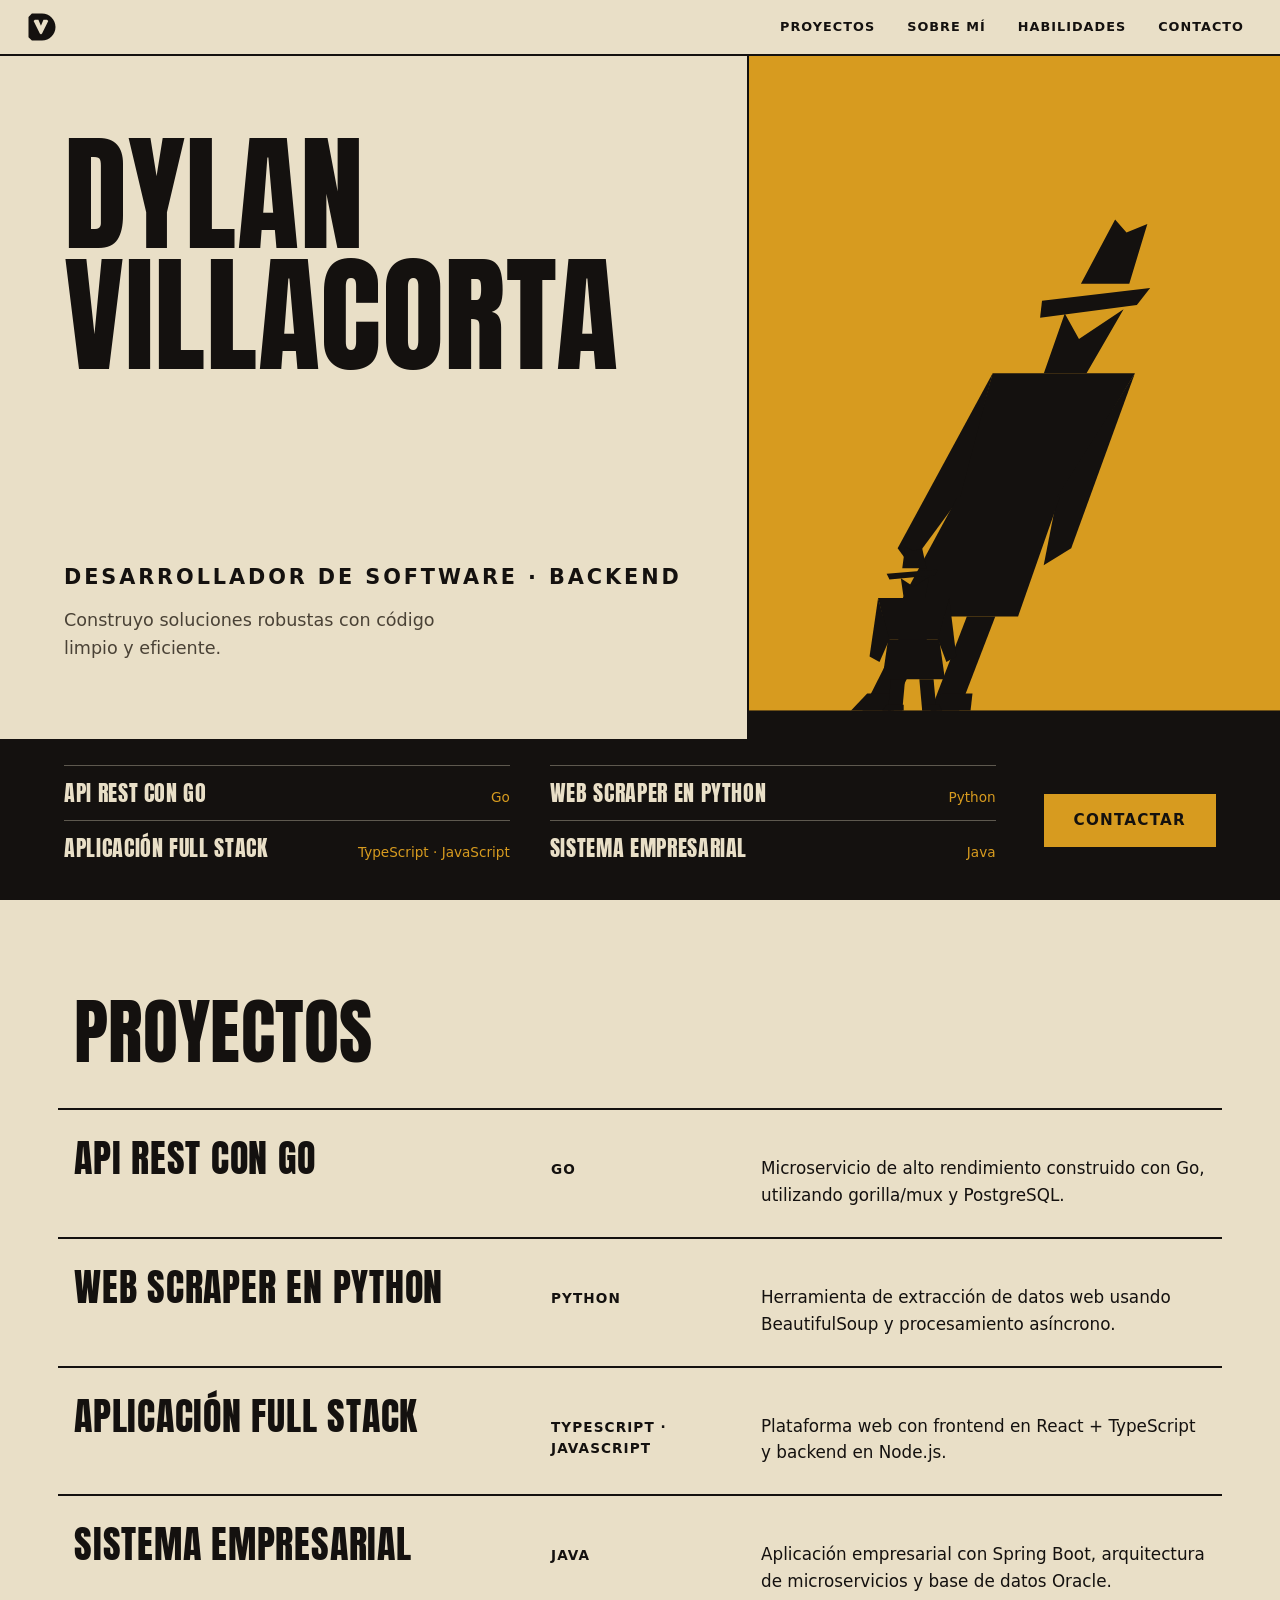
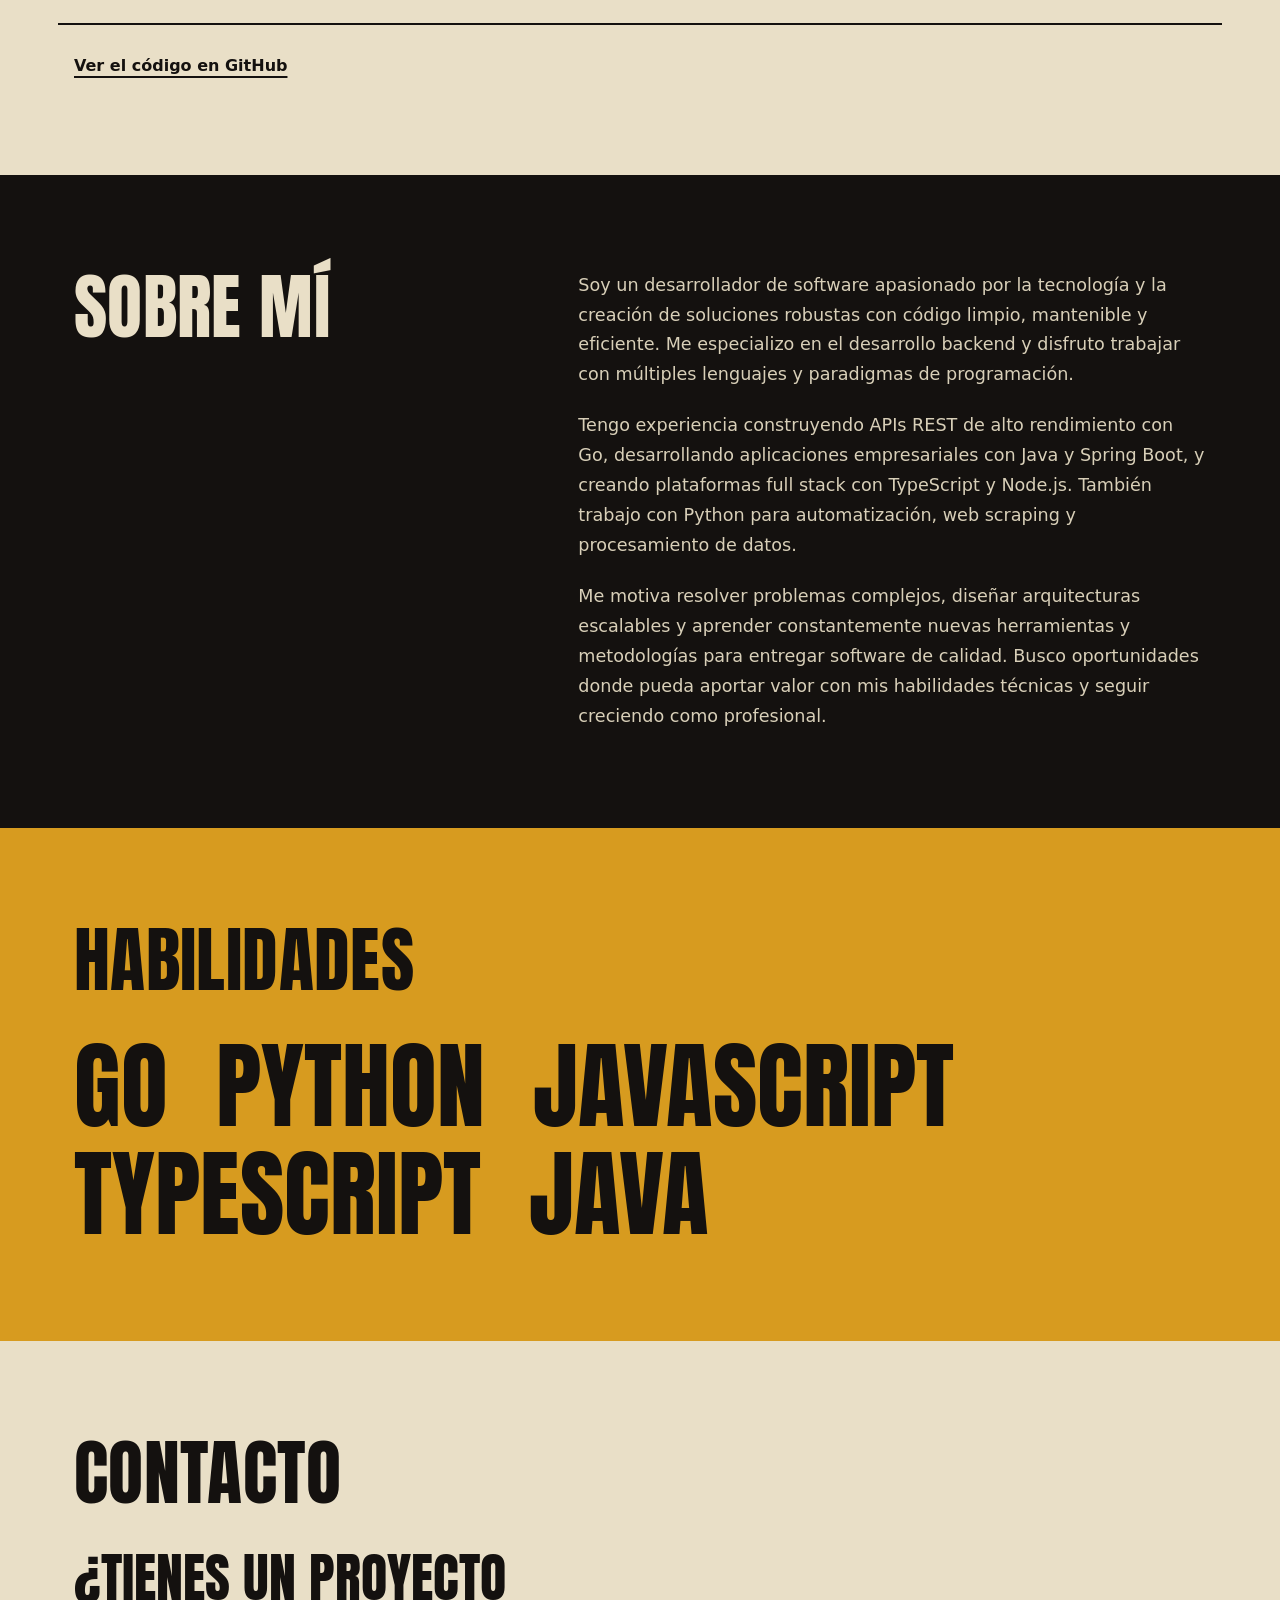
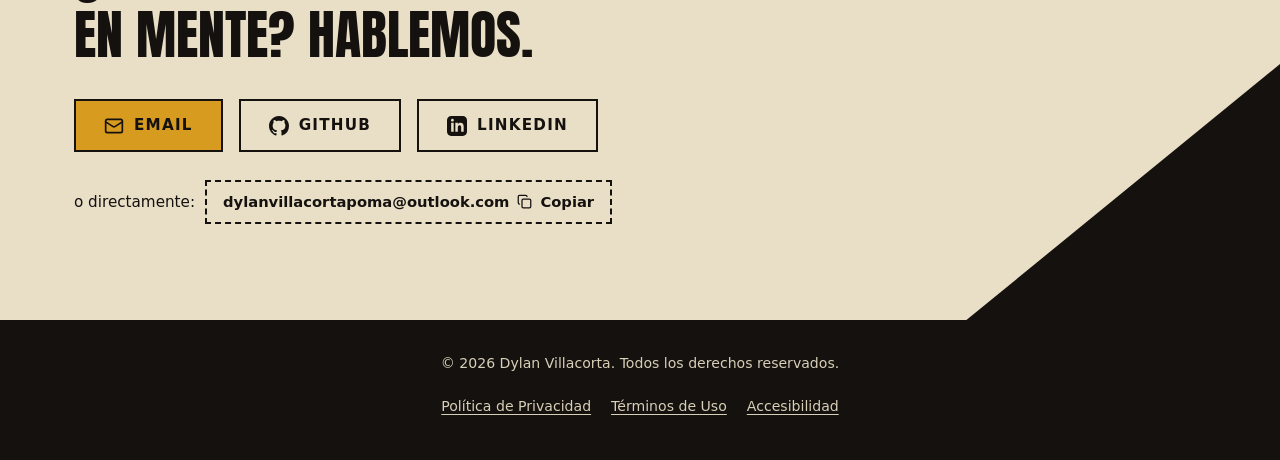
==== commit 7089c7d6: "fix(frontend): corrige hero, movil y elimina modal de correo" ====
--- a/app/frontend/index.html
+++ b/app/frontend/index.html
@@ -60,26 +60,44 @@
   <section id="hero" class="sheet">
     <div class="sheet-title">
       <h1 class="title"><span>Dylan</span> <span>Villacorta</span></h1>
-      <p class="role">Desarrollador de Software</p>
-      <p class="tagline">Construyo soluciones robustas con código limpio y eficiente.</p>
+      <div class="sheet-lead">
+        <p class="role">Desarrollador de software · Backend</p>
+        <p class="tagline">Construyo soluciones robustas con código limpio y eficiente.</p>
+      </div>
     </div>
 
     <div class="wall" aria-hidden="true">
-      <svg class="scene" viewBox="0 0 400 560" preserveAspectRatio="xMidYMax slice" focusable="false">
+      <svg class="scene" viewBox="0 0 420 480" preserveAspectRatio="xMidYMax slice" focusable="false">
         <defs>
           <g id="figure">
-            <rect x="122" y="468" width="8" height="32"/>
-            <rect x="132" y="468" width="8" height="32"/>
-            <polygon points="118,420 144,420 146,470 116,470"/>
-            <polygon points="126,405 136,405 138,419 124,419"/>
-            <rect x="119" y="401" width="24" height="4"/>
-            <rect x="126" y="394" width="10" height="7"/>
+            <!-- Fedora crown -->
+            <polygon points="131,360 133,345 139,348 145,346 148,360"/>
+            <!-- Fedora brim -->
+            <polygon points="120,364 156,361 154,365 122,368"/>
+            <!-- Collar / lapels -->
+            <polygon points="130,367 139,373 150,366 147,381 132,381"/>
+            <!-- Shoulders / chest -->
+            <polygon points="114,381 164,381 157,410 121,410"/>
+            <!-- Left arm / pocket -->
+            <polygon points="114,381 122,410 115,426 108,422"/>
+            <!-- Right arm -->
+            <polygon points="164,381 169,422 162,426 156,410"/>
+            <!-- Coat skirt -->
+            <polygon points="121,410 157,410 161,438 117,438"/>
+            <!-- Left leg -->
+            <polygon points="123,438 133,438 131,460 121,460"/>
+            <!-- Left shoe -->
+            <polygon points="117,460 132,460 132,456 120,456"/>
+            <!-- Right leg -->
+            <polygon points="143,438 153,438 155,460 145,460"/>
+            <!-- Right shoe -->
+            <polygon points="145,460 159,460 157,456 146,456"/>
           </g>
         </defs>
-        <rect class="scene-wall" x="0" y="0" width="400" height="560"/>
-        <rect class="scene-street" x="0" y="500" width="400" height="60"/>
+        <rect class="scene-wall" x="-50" y="0" width="550" height="480"/>
+        <rect class="scene-street" x="-50" y="460" width="550" height="40"/>
         <use class="scene-shadow" href="#figure"/>
-        <g transform="translate(140 500) scale(1.5) translate(-140 -500)"><use class="scene-figure" href="#figure"/></g>
+        <use class="scene-figure" href="#figure"/>
       </svg>
     </div>
 
@@ -165,17 +183,22 @@
   </section>
 
   <section id="contact" class="contact">
+    <div class="contact-shadow" aria-hidden="true">
+      <svg viewBox="0 0 400 300" preserveAspectRatio="none" focusable="false">
+        <polygon points="120,300 400,60 400,300"/>
+      </svg>
+    </div>
     <div class="wrap">
       <h2 class="h2">Contacto</h2>
       <p class="contact-text">¿Tienes un proyecto en mente? Hablemos.</p>
       <div class="contact-links">
-        <button type="button" class="btn btn-amber email-btn" id="emailBtn" aria-haspopup="dialog" aria-expanded="false" aria-controls="emailModal" title="Opciones de correo electrónico">
+        <a href="mailto:dylanvillacortapoma@outlook.com" class="btn btn-amber">
           <svg class="contact-icon" aria-hidden="true" focusable="false" width="20" height="20" viewBox="0 0 24 24" fill="none" stroke="currentColor" stroke-width="2" stroke-linecap="round" stroke-linejoin="round">
             <rect x="2" y="4" width="20" height="16" rx="2"></rect>
             <path d="m22 7-8.97 5.7a1.94 1.94 0 0 1-2.06 0L2 7"></path>
           </svg>
           <span>Email</span>
-        </button>
+        </a>
         <a href="https://github.com/dylanvillacorta" target="_blank" rel="noopener noreferrer" class="btn btn-line" aria-label="GitHub de Dylan Villacorta (se abre en una pestaña nueva)">
           <svg class="contact-icon" aria-hidden="true" focusable="false" width="20" height="20" viewBox="0 0 24 24" fill="currentColor">
             <path d="M12 0C5.37 0 0 5.37 0 12c0 5.31 3.435 9.795 8.205 11.385.6.105.825-.255.825-.57 0-.285-.015-1.23-.015-2.235-3.015.555-3.795-.735-4.035-1.41-.135-.345-.72-1.41-1.23-1.695-.42-.225-1.02-.78-.015-.795.945-.015 1.62.87 1.845 1.23 1.08 1.815 2.805 1.305 3.495.99.105-.78.42-1.305.765-1.605-2.67-.3-5.46-1.335-5.46-5.925 0-1.305.465-2.385 1.23-3.225-.12-.3-.54-1.53.12-3.18 0 0 1.005-.315 3.3 1.23.96-.27 1.98-.405 3-.405s2.04.135 3 .405c2.295-1.56 3.3-1.23 3.3-1.23.66 1.65.24 2.88.12 3.18.765.84 1.23 1.905 1.23 3.225 0 4.605-2.805 5.625-5.475 5.925.435.375.81 1.095.81 2.22 0 1.605-.015 2.895-.015 3.3 0 .315.225.69.825.57A12.02 12.02 0 0024 12c0-6.63-5.37-12-12-12z"/>
@@ -206,112 +229,6 @@
     </div>
   </section>
   </main>
-
-  <!-- Email Options Modal -->
-  <div id="emailModal" class="email-modal" role="dialog" aria-modal="true" aria-labelledby="emailModalTitle" aria-describedby="emailModalDesc" aria-hidden="true">
-    <div class="email-modal-overlay" data-close-modal></div>
-    <div class="email-modal-container">
-      <div class="email-modal-header">
-        <div class="email-modal-title-group">
-          <h3 id="emailModalTitle" class="email-modal-title">Escríbeme por correo</h3>
-          <p class="email-modal-subtitle" id="emailModalDesc">Elige tu servicio de correo favorito o copia la dirección:</p>
-        </div>
-        <button type="button" class="email-modal-close" data-close-modal aria-label="Cerrar diálogo">
-          <svg aria-hidden="true" focusable="false" width="20" height="20" viewBox="0 0 24 24" fill="none" stroke="currentColor" stroke-width="2" stroke-linecap="round" stroke-linejoin="round">
-            <line x1="18" y1="6" x2="6" y2="18"></line>
-            <line x1="6" y1="6" x2="18" y2="18"></line>
-          </svg>
-        </button>
-      </div>
-
-      <!-- Direct Email Address Card -->
-      <div class="email-address-card">
-        <div class="email-address-info">
-          <span class="email-address-label">Correo electrónico</span>
-          <span class="email-address-value">dylanvillacortapoma@outlook.com</span>
-        </div>
-        <button type="button" class="btn-copy-action" id="modalCopyBtn" aria-label="Copiar correo al portapapeles">
-          <svg class="copy-icon" aria-hidden="true" focusable="false" width="16" height="16" viewBox="0 0 24 24" fill="none" stroke="currentColor" stroke-width="2" stroke-linecap="round" stroke-linejoin="round">
-            <rect width="14" height="14" x="8" y="8" rx="2" ry="2"/>
-            <path d="M4 16c-1.1 0-2-.9-2-2V4c0-1.1.9-2 2-2h10c1.1 0 2 .9 2 2"/>
-          </svg>
-          <svg class="check-icon" aria-hidden="true" focusable="false" width="16" height="16" viewBox="0 0 24 24" fill="none" stroke="currentColor" stroke-width="2" stroke-linecap="round" stroke-linejoin="round">
-            <polyline points="20 6 9 17 4 12"/>
-          </svg>
-          <span class="copy-text" aria-live="polite">Copiar</span>
-        </button>
-      </div>
-
-      <div class="email-modal-separator">
-        <span>O abrir directamente con</span>
-      </div>
-
-      <!-- Provider Links -->
-      <div class="email-providers">
-        <!-- Gmail -->
-        <a href="https://mail.google.com/mail/?view=cm&fs=1&to=dylanvillacortapoma@outlook.com" target="_blank" rel="noopener noreferrer" class="email-provider-card gmail-card">
-          <div class="provider-icon">
-            <svg aria-hidden="true" focusable="false" width="22" height="22" viewBox="0 0 24 24" fill="none">
-              <path d="M1.5 6.5V17.5C1.5 18.6 2.4 19.5 3.5 19.5H6.5V10.5L1.5 6.5Z" fill="#4285F4"/>
-              <path d="M17.5 19.5H20.5C21.6 19.5 22.5 18.6 22.5 17.5V6.5L17.5 10.5V19.5Z" fill="#34A853"/>
-              <path d="M17.5 4.5V10.5L22.5 6.5C22.5 5.05 20.85 4.2 19.75 4.95L17.5 6.6V4.5Z" fill="#FBBC04"/>
-              <path d="M1.5 6.5L6.5 10.5V4.5L4.25 4.95C3.15 4.2 1.5 5.05 1.5 6.5Z" fill="#EA4335"/>
-              <path d="M6.5 10.5L12 14.5L17.5 10.5V4.5H6.5V10.5Z" fill="#EA4335"/>
-            </svg>
-          </div>
-          <div class="provider-details">
-            <span class="provider-name">Gmail<span class="sr-only"> (se abre en una pestaña nueva)</span></span>
-            <span class="provider-desc">Redactar en Gmail Web</span>
-          </div>
-          <svg class="provider-arrow" aria-hidden="true" focusable="false" width="16" height="16" viewBox="0 0 24 24" fill="none" stroke="currentColor" stroke-width="2" stroke-linecap="round" stroke-linejoin="round">
-            <path d="M18 13v6a2 2 0 0 1-2 2H5a2 2 0 0 1-2-2V8a2 2 0 0 1 2-2h6"></path>
-            <polyline points="15 3 21 3 21 9"></polyline>
-            <line x1="10" y1="14" x2="21" y2="3"></line>
-          </svg>
-        </a>
-
-        <!-- Outlook -->
-        <a href="https://outlook.live.com/mail/0/deeplink/compose?to=dylanvillacortapoma@outlook.com" target="_blank" rel="noopener noreferrer" class="email-provider-card outlook-card">
-          <div class="provider-icon">
-            <svg aria-hidden="true" focusable="false" width="22" height="22" viewBox="0 0 32 32">
-              <path fill="#0072C6" d="M18.5 7h10a1.5 1.5 0 0 1 1.5 1.5v15a1.5 1.5 0 0 1-1.5 1.5h-10v-18z"/>
-              <path fill="#005A9E" d="M18.5 16l11.5 8.5V7.5L18.5 16z"/>
-              <path fill="#004578" d="M18.5 7l11.5 8.5L18.5 25V7z"/>
-              <rect x="2" y="5" width="16.5" height="22" rx="2" fill="#0078D4"/>
-              <ellipse cx="10.25" cy="16" rx="4" ry="5.5" fill="#fff" fill-opacity="0.15"/>
-              <path d="M10.25 12.5a3.5 3.5 0 1 0 0 7 3.5 3.5 0 0 0 0-7zm0 5.2a1.7 1.7 0 1 1 0-3.4 1.7 1.7 0 0 1 0 3.4z" fill="#fff"/>
-            </svg>
-          </div>
-          <div class="provider-details">
-            <span class="provider-name">Outlook<span class="sr-only"> (se abre en una pestaña nueva)</span></span>
-            <span class="provider-desc">Redactar en Outlook Web</span>
-          </div>
-          <svg class="provider-arrow" aria-hidden="true" focusable="false" width="16" height="16" viewBox="0 0 24 24" fill="none" stroke="currentColor" stroke-width="2" stroke-linecap="round" stroke-linejoin="round">
-            <path d="M18 13v6a2 2 0 0 1-2 2H5a2 2 0 0 1-2-2V8a2 2 0 0 1 2-2h6"></path>
-            <polyline points="15 3 21 3 21 9"></polyline>
-            <line x1="10" y1="14" x2="21" y2="3"></line>
-          </svg>
-        </a>
-
-        <!-- System Default App -->
-        <a href="mailto:dylanvillacortapoma@outlook.com" class="email-provider-card default-mail-card">
-          <div class="provider-icon">
-            <svg aria-hidden="true" focusable="false" width="22" height="22" viewBox="0 0 24 24" fill="none" stroke="currentColor" stroke-width="2" stroke-linecap="round" stroke-linejoin="round">
-              <rect x="2" y="4" width="20" height="16" rx="2"></rect>
-              <path d="m22 7-8.97 5.7a1.94 1.94 0 0 1-2.06 0L2 7"></path>
-            </svg>
-          </div>
-          <div class="provider-details">
-            <span class="provider-name">Aplicación del sistema</span>
-            <span class="provider-desc">Mail, Outlook de escritorio, Thunderbird...</span>
-          </div>
-          <svg class="provider-arrow" aria-hidden="true" focusable="false" width="16" height="16" viewBox="0 0 24 24" fill="none" stroke="currentColor" stroke-width="2" stroke-linecap="round" stroke-linejoin="round">
-            <polyline points="9 18 15 12 9 6"></polyline>
-          </svg>
-        </a>
-      </div>
-    </div>
-  </div>
 
   <footer class="footer">
     <p class="footer-copy">&copy; 2026 Dylan Villacorta. Todos los derechos reservados.</p>
--- a/app/frontend/styles.css
+++ b/app/frontend/styles.css
@@ -119,7 +119,10 @@
 .sheet-title {
   grid-column: 1;
   grid-row: 1;
-  align-self: start;
+  display: flex;
+  flex-direction: column;
+  justify-content: space-between;
+  height: 100%;
   padding: clamp(28px, 6vw, 80px) clamp(24px, 5vw, 72px);
 }
 
@@ -137,8 +140,12 @@
   display: block;
 }
 
+.sheet-lead {
+  margin-top: auto;
+  padding-top: 28px;
+}
+
 .role {
-  margin-top: 28px;
   font-size: clamp(1rem, 2vw, 1.3rem);
   font-weight: 700;
   letter-spacing: 0.14em;
@@ -181,8 +188,8 @@
 .scene-shadow {
   fill: var(--ink);
   transform-box: view-box;
-  transform-origin: 140px 500px;
-  transform: skewX(-24deg) scale(2.4, 4.6);
+  transform-origin: 139px 460px;
+  transform: skewX(-24deg) scale(2.0, 3.0);
 }
 
 @media (prefers-reduced-motion: no-preference) {
@@ -193,10 +200,10 @@
 
 @keyframes swing {
   from {
-    transform: skewX(-18deg) scale(2.4, 4.6);
+    transform: skewX(-18deg) scale(2.0, 3.0);
   }
   to {
-    transform: skewX(-28deg) scale(2.4, 4.4);
+    transform: skewX(-28deg) scale(2.0, 2.8);
   }
 }
 
@@ -430,6 +437,34 @@
 }
 
 /* Contact */
+.contact {
+  position: relative;
+  overflow: hidden;
+}
+
+.contact-shadow {
+  position: absolute;
+  right: 0;
+  bottom: 0;
+  width: clamp(240px, 35vw, 480px);
+  height: clamp(160px, 28vw, 320px);
+  color: var(--ink);
+  pointer-events: none;
+  z-index: 0;
+}
+
+.contact-shadow svg {
+  width: 100%;
+  height: 100%;
+  display: block;
+  fill: currentColor;
+}
+
+.contact .wrap {
+  position: relative;
+  z-index: 1;
+}
+
 .contact-text {
   max-width: 18ch;
   margin-bottom: 36px;
@@ -476,8 +511,7 @@
   border-style: solid;
 }
 
-.email-badge-btn .check-icon,
-.btn-copy-action .check-icon {
+.email-badge-btn .check-icon {
   display: none;
 }
 
@@ -486,239 +520,12 @@
   border-style: solid;
 }
 
-.email-badge-btn.copied .copy-icon,
-.btn-copy-action.copied .copy-icon {
+.email-badge-btn.copied .copy-icon {
   display: none;
 }
 
-.email-badge-btn.copied .check-icon,
-.btn-copy-action.copied .check-icon {
+.email-badge-btn.copied .check-icon {
   display: inline-block;
-}
-
-/* Email modal */
-.email-modal {
-  position: fixed;
-  inset: 0;
-  z-index: 1000;
-  display: flex;
-  align-items: center;
-  justify-content: center;
-  padding: 20px;
-  opacity: 0;
-  visibility: hidden;
-  transition: opacity 0.25s ease, visibility 0.25s ease;
-}
-
-.email-modal.active {
-  opacity: 1;
-  visibility: visible;
-}
-
-.email-modal-overlay {
-  position: absolute;
-  inset: 0;
-  background-color: rgba(20, 17, 15, 0.82);
-}
-
-.email-modal-container {
-  position: relative;
-  z-index: 1;
-  width: 100%;
-  max-width: 460px;
-  max-height: calc(100svh - 40px);
-  overflow-y: auto;
-  padding: 28px;
-  background-color: var(--paper);
-  color: var(--ink);
-  border: 2px solid var(--ink);
-  transform: translateY(12px);
-  transition: transform 0.25s var(--ease);
-}
-
-.email-modal.active .email-modal-container {
-  transform: translateY(0);
-}
-
-.email-modal-header {
-  display: flex;
-  justify-content: space-between;
-  align-items: flex-start;
-  gap: 16px;
-  margin-bottom: 22px;
-}
-
-.email-modal-title {
-  font-family: var(--display);
-  font-weight: 400;
-  font-size: 1.6rem;
-  letter-spacing: 0.02em;
-  text-transform: uppercase;
-  margin-bottom: 4px;
-}
-
-.email-modal-subtitle {
-  font-size: 0.92rem;
-  line-height: 1.4;
-  color: var(--ink-dim);
-}
-
-.email-modal-close {
-  display: flex;
-  align-items: center;
-  justify-content: center;
-  width: 44px;
-  height: 44px;
-  flex-shrink: 0;
-  background: transparent;
-  border: 2px solid transparent;
-  color: var(--ink);
-  cursor: pointer;
-}
-
-.email-modal-close:hover {
-  background-color: var(--amber);
-  border-color: var(--ink);
-}
-
-.email-address-card {
-  display: flex;
-  align-items: center;
-  justify-content: space-between;
-  gap: 12px;
-  padding: 12px 16px;
-  margin-bottom: 22px;
-  background-color: var(--paper-2);
-  border: 2px solid var(--ink);
-}
-
-.email-address-info {
-  display: flex;
-  flex-direction: column;
-  min-width: 0;
-}
-
-.email-address-label {
-  font-size: 0.75rem;
-  font-weight: 700;
-  letter-spacing: 0.08em;
-  text-transform: uppercase;
-  color: var(--ink-dim);
-}
-
-.email-address-value {
-  font-size: 0.95rem;
-  font-weight: 700;
-  word-break: break-all;
-  user-select: all;
-}
-
-.btn-copy-action {
-  display: inline-flex;
-  align-items: center;
-  gap: 6px;
-  min-height: 44px;
-  padding: 8px 14px;
-  background-color: var(--amber);
-  border: 2px solid var(--ink);
-  color: var(--ink);
-  font-family: inherit;
-  font-size: 0.85rem;
-  font-weight: 700;
-  cursor: pointer;
-  white-space: nowrap;
-  flex-shrink: 0;
-  transition: background-color 0.2s var(--ease), color 0.2s var(--ease);
-}
-
-.btn-copy-action:hover,
-.btn-copy-action.copied {
-  background-color: var(--ink);
-  color: var(--amber);
-}
-
-.email-modal-separator {
-  position: relative;
-  margin-bottom: 16px;
-  text-align: center;
-}
-
-.email-modal-separator::before {
-  content: "";
-  position: absolute;
-  left: 0;
-  top: 50%;
-  width: 100%;
-  height: 2px;
-  background-color: var(--ink);
-}
-
-.email-modal-separator span {
-  position: relative;
-  display: inline-block;
-  padding: 0 12px;
-  background-color: var(--paper);
-  font-size: 0.78rem;
-  font-weight: 700;
-  letter-spacing: 0.08em;
-  text-transform: uppercase;
-  color: var(--ink-dim);
-}
-
-.email-providers {
-  display: flex;
-  flex-direction: column;
-  gap: 10px;
-}
-
-.email-provider-card {
-  display: flex;
-  align-items: center;
-  gap: 14px;
-  padding: 12px 16px;
-  border: 2px solid var(--ink);
-  color: var(--ink);
-  text-decoration: none;
-  transition: background-color 0.2s var(--ease);
-}
-
-.email-provider-card:hover {
-  background-color: var(--amber);
-}
-
-.provider-icon {
-  display: flex;
-  align-items: center;
-  justify-content: center;
-  width: 38px;
-  height: 38px;
-  flex-shrink: 0;
-  background-color: var(--paper-2);
-}
-
-.provider-details {
-  display: flex;
-  flex-direction: column;
-  flex: 1;
-  min-width: 0;
-}
-
-.provider-name {
-  font-size: 0.95rem;
-  font-weight: 700;
-}
-
-.provider-desc {
-  font-size: 0.82rem;
-  color: var(--ink-dim);
-}
-
-.email-provider-card:hover .provider-desc {
-  color: var(--ink);
-}
-
-.provider-arrow {
-  flex-shrink: 0;
 }
 
 /* Footer */
@@ -787,10 +594,6 @@
   outline-offset: 3px;
 }
 
-.email-modal-container {
-  --focus: var(--ink);
-}
-
 @media (prefers-reduced-motion: reduce) {
   *,
   *::before,
@@ -805,12 +608,35 @@
 @media (max-width: 900px) {
   .sheet {
     grid-template-columns: 1fr;
-    grid-template-rows: auto minmax(280px, 46svh) auto;
+    grid-template-rows: auto 28svh auto;
   }
 
   .sheet-title {
     grid-column: 1;
     grid-row: 1;
+    height: auto;
+    justify-content: flex-start;
+    padding: clamp(16px, 4vw, 24px) clamp(16px, 5vw, 24px) 12px;
+  }
+
+  .title {
+    font-size: clamp(2.8rem, 11vw, 4.2rem);
+  }
+
+  .sheet-lead {
+    margin-top: 10px;
+    padding-top: 0;
+  }
+
+  .role {
+    font-size: clamp(0.82rem, 2.4vw, 1.05rem);
+    letter-spacing: 0.08em;
+  }
+
+  .tagline {
+    margin-top: 6px;
+    font-size: 0.95rem;
+    line-height: 1.4;
   }
 
   .wall {
@@ -820,17 +646,45 @@
     border-top: 2px solid var(--ink);
   }
 
+  .scene-shadow {
+    transform: skewX(-20deg) scale(1.3, 1.8);
+  }
+
   .billing {
     grid-row: 3;
     grid-template-columns: 1fr;
+    gap: 12px;
+    padding: 12px clamp(16px, 5vw, 24px) 14px;
   }
 
   .credits {
     grid-template-columns: 1fr;
   }
 
+  .credits a {
+    flex-direction: column;
+    align-items: flex-start;
+    justify-content: center;
+    gap: 2px;
+    min-height: 44px;
+    padding: 4px 0;
+  }
+
+  .credit-name {
+    font-size: 1.05rem;
+    line-height: 1.15;
+  }
+
+  .credit-stack {
+    text-align: left;
+    font-size: 0.75rem;
+    line-height: 1.2;
+  }
+
   .billing .btn {
     width: 100%;
+    min-height: 44px;
+    padding: 10px 20px;
   }
 
   .project {
@@ -847,36 +701,47 @@
   }
 }
 
+@media (max-width: 900px) and (prefers-reduced-motion: no-preference) {
+  .scene-shadow {
+    animation: swing-mobile 11s ease-in-out infinite alternate;
+  }
+}
+
+@keyframes swing-mobile {
+  from {
+    transform: skewX(-15deg) scale(1.3, 1.8);
+  }
+  to {
+    transform: skewX(-24deg) scale(1.3, 1.7);
+  }
+}
+
 @media (max-width: 560px) {
   section {
     padding: 72px 0;
   }
 
+  .contact {
+    padding-bottom: 88px;
+  }
+
   .topbar {
     padding: 0 12px;
   }
 
   .nav-links {
-    gap: 0;
+    gap: 6px;
   }
 
   .nav-links a {
-    padding: 0 4px;
-    font-size: 0.7rem;
-    letter-spacing: 0.02em;
-  }
-
-  .email-modal-container {
-    padding: 22px 18px;
-  }
-
-  .email-address-card {
-    flex-direction: column;
-    align-items: stretch;
-  }
-
-  .btn-copy-action {
-    width: 100%;
-    justify-content: center;
-  }
-}
+    min-height: 44px;
+    padding: 0 6px;
+    font-size: 0.72rem;
+    letter-spacing: 0.04em;
+  }
+
+  .contact-shadow {
+    width: 120px;
+    height: 60px;
+  }
+}
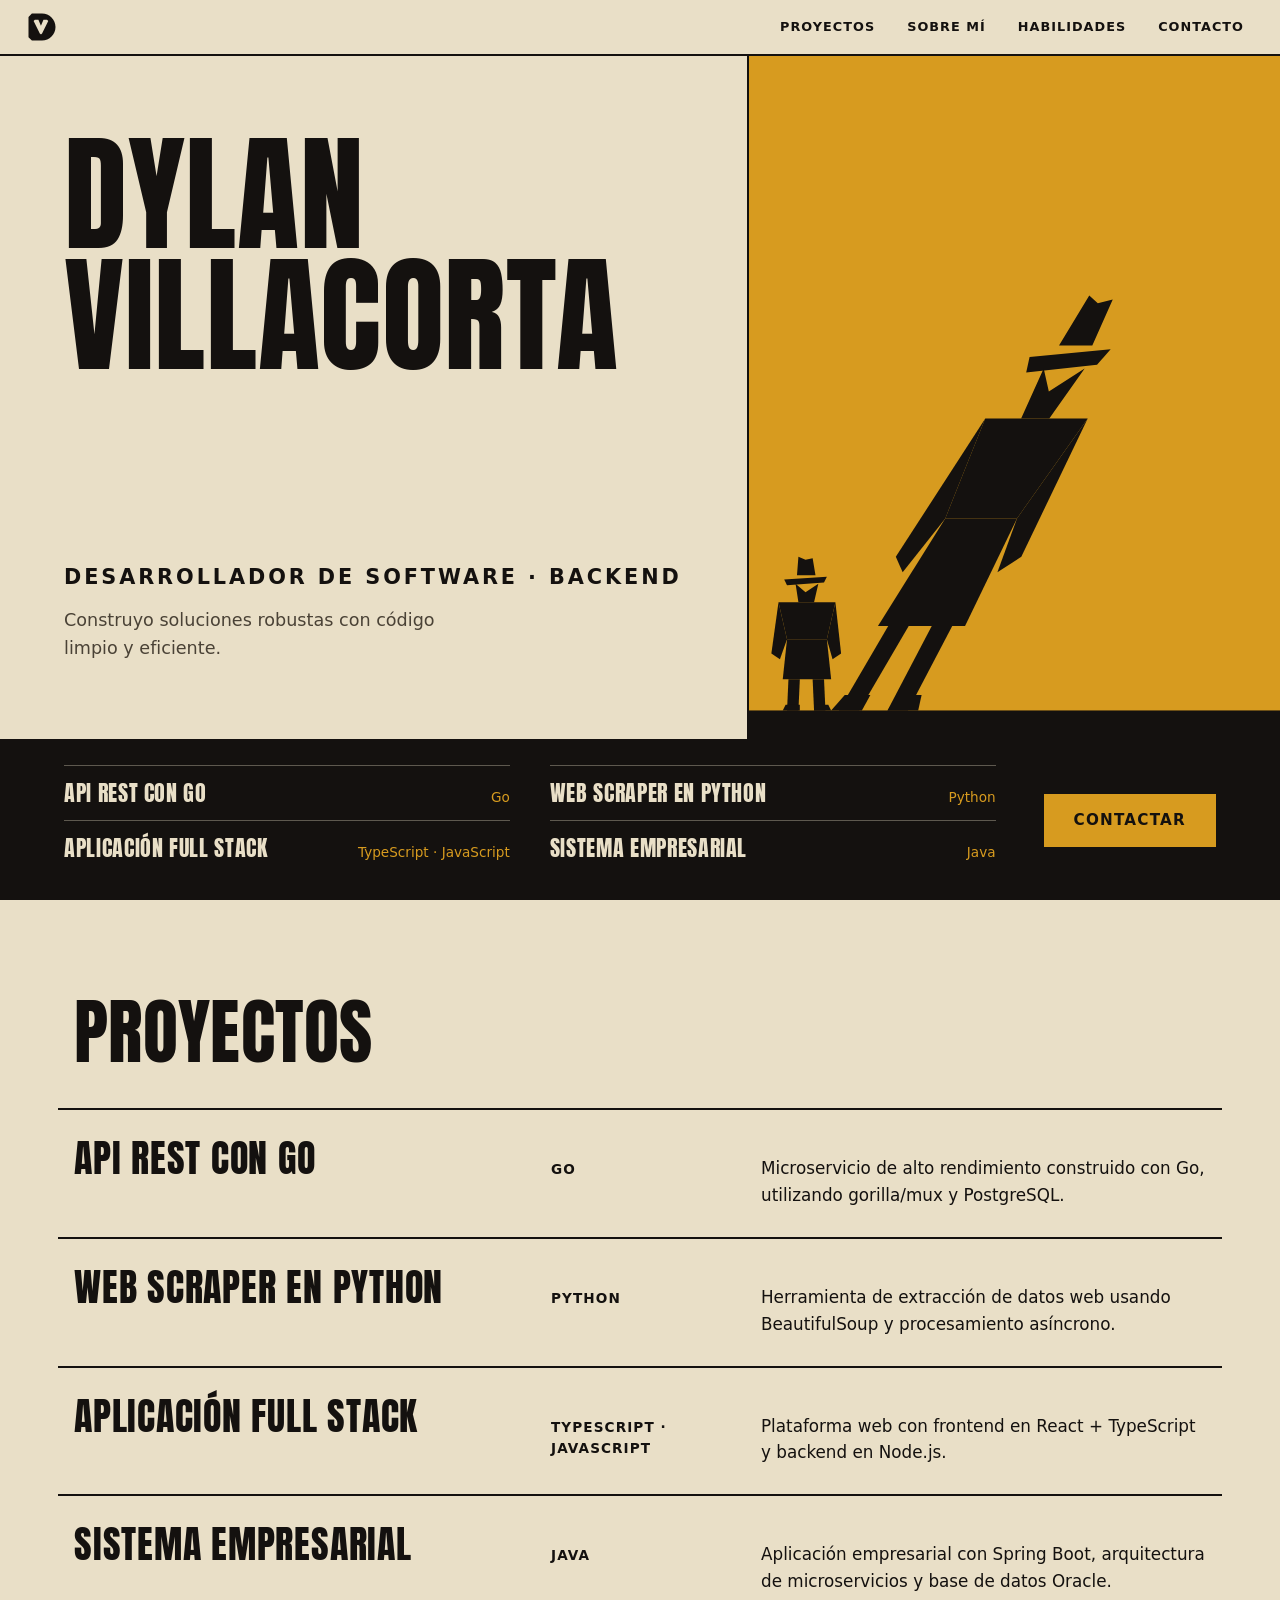
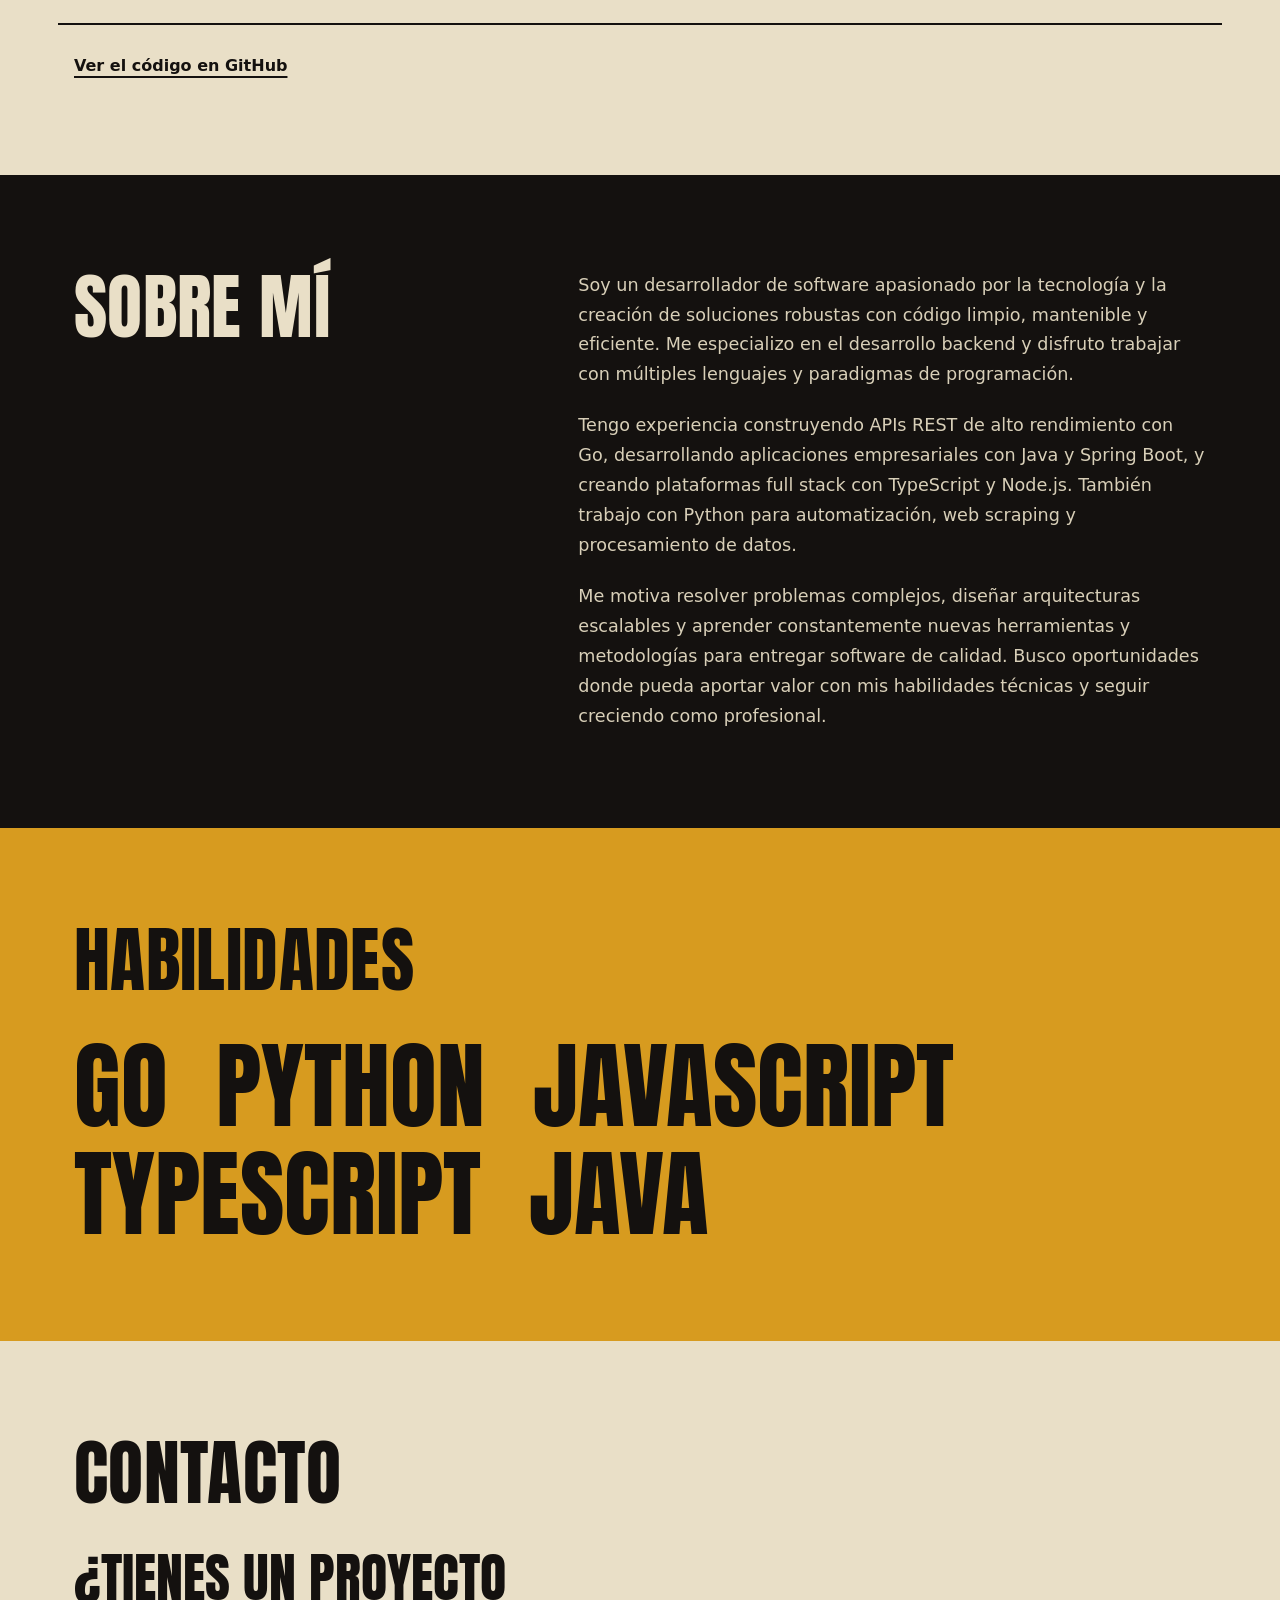
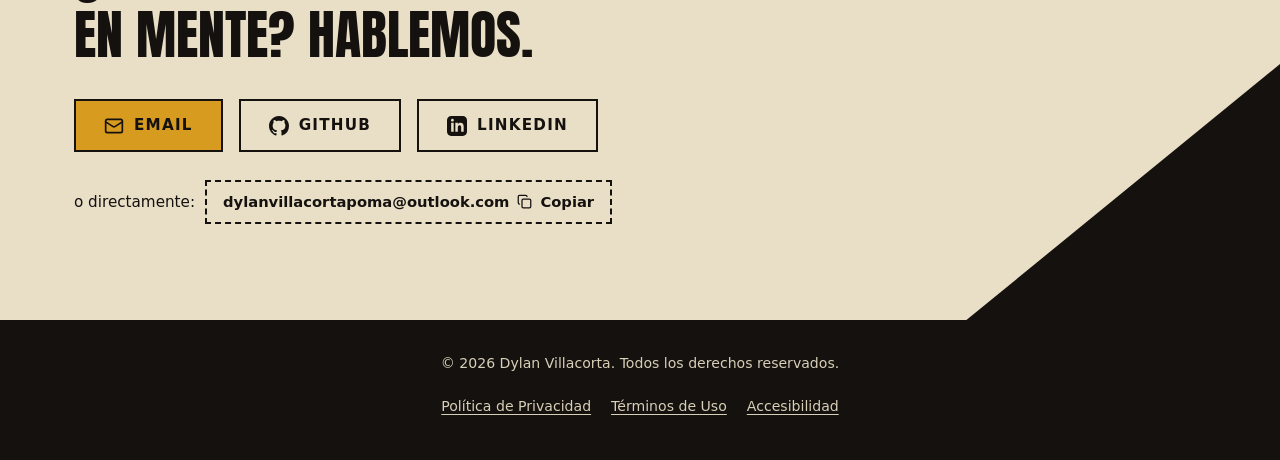
==== commit 5927267b: "fix(frontend): aclara figura y sombra del hero y evita salto de linea en el menu movil" ====
--- a/app/frontend/index.html
+++ b/app/frontend/index.html
@@ -71,27 +71,27 @@
         <defs>
           <g id="figure">
             <!-- Fedora crown -->
-            <polygon points="131,360 133,345 139,348 145,346 148,360"/>
+            <polygon points="57,365 58,352 63,354 68,353 70,365"/>
             <!-- Fedora brim -->
-            <polygon points="120,364 156,361 154,365 122,368"/>
+            <polygon points="48,368 78,366 76,370 50,372"/>
             <!-- Collar / lapels -->
-            <polygon points="130,367 139,373 150,366 147,381 132,381"/>
+            <polygon points="56,371 63,377 72,371 69,384 58,384"/>
             <!-- Shoulders / chest -->
-            <polygon points="114,381 164,381 157,410 121,410"/>
+            <polygon points="44,384 84,384 78,410 50,410"/>
             <!-- Left arm / pocket -->
-            <polygon points="114,381 122,410 115,426 108,422"/>
+            <polygon points="44,384 50,410 45,424 39,420"/>
             <!-- Right arm -->
-            <polygon points="164,381 169,422 162,426 156,410"/>
+            <polygon points="84,384 88,420 82,424 78,410"/>
             <!-- Coat skirt -->
-            <polygon points="121,410 157,410 161,438 117,438"/>
+            <polygon points="50,410 78,410 81,438 47,438"/>
             <!-- Left leg -->
-            <polygon points="123,438 133,438 131,460 121,460"/>
+            <polygon points="51,438 59,438 58,460 50,460"/>
             <!-- Left shoe -->
-            <polygon points="117,460 132,460 132,456 120,456"/>
+            <polygon points="47,460 59,460 59,456 49,456"/>
             <!-- Right leg -->
-            <polygon points="143,438 153,438 155,460 145,460"/>
+            <polygon points="68,438 76,438 77,460 69,460"/>
             <!-- Right shoe -->
-            <polygon points="145,460 159,460 157,456 146,456"/>
+            <polygon points="69,460 81,460 79,456 70,456"/>
           </g>
         </defs>
         <rect class="scene-wall" x="-50" y="0" width="550" height="480"/>
--- a/app/frontend/styles.css
+++ b/app/frontend/styles.css
@@ -100,6 +100,7 @@
   letter-spacing: 0.08em;
   text-transform: uppercase;
   text-decoration: none;
+  white-space: nowrap;
 }
 
 .nav-links a:hover {
@@ -188,8 +189,8 @@
 .scene-shadow {
   fill: var(--ink);
   transform-box: view-box;
-  transform-origin: 139px 460px;
-  transform: skewX(-24deg) scale(2.0, 3.0);
+  transform-origin: 4.5px 460px;
+  transform: skewX(-29deg) scale(1.8, 2.7);
 }
 
 @media (prefers-reduced-motion: no-preference) {
@@ -200,10 +201,10 @@
 
 @keyframes swing {
   from {
-    transform: skewX(-18deg) scale(2.0, 3.0);
+    transform: skewX(-26deg) scale(1.8, 2.8);
   }
   to {
-    transform: skewX(-28deg) scale(2.0, 2.8);
+    transform: skewX(-32deg) scale(1.8, 2.6);
   }
 }
 
@@ -647,7 +648,8 @@
   }
 
   .scene-shadow {
-    transform: skewX(-20deg) scale(1.3, 1.8);
+    transform-origin: 4.5px 460px;
+    transform: skewX(-31deg) scale(1.8, 1.9);
   }
 
   .billing {
@@ -709,10 +711,10 @@
 
 @keyframes swing-mobile {
   from {
-    transform: skewX(-15deg) scale(1.3, 1.8);
+    transform: skewX(-28deg) scale(1.8, 1.95);
   }
   to {
-    transform: skewX(-24deg) scale(1.3, 1.7);
+    transform: skewX(-34deg) scale(1.8, 1.85);
   }
 }
 
@@ -726,18 +728,23 @@
   }
 
   .topbar {
-    padding: 0 12px;
+    padding: 0 8px;
+  }
+
+  .brand {
+    min-width: 36px;
   }
 
   .nav-links {
-    gap: 6px;
+    gap: 4px;
   }
 
   .nav-links a {
     min-height: 44px;
-    padding: 0 6px;
-    font-size: 0.72rem;
-    letter-spacing: 0.04em;
+    padding: 0 4px;
+    font-size: 0.71rem;
+    letter-spacing: 0.02em;
+    white-space: nowrap;
   }
 
   .contact-shadow {
